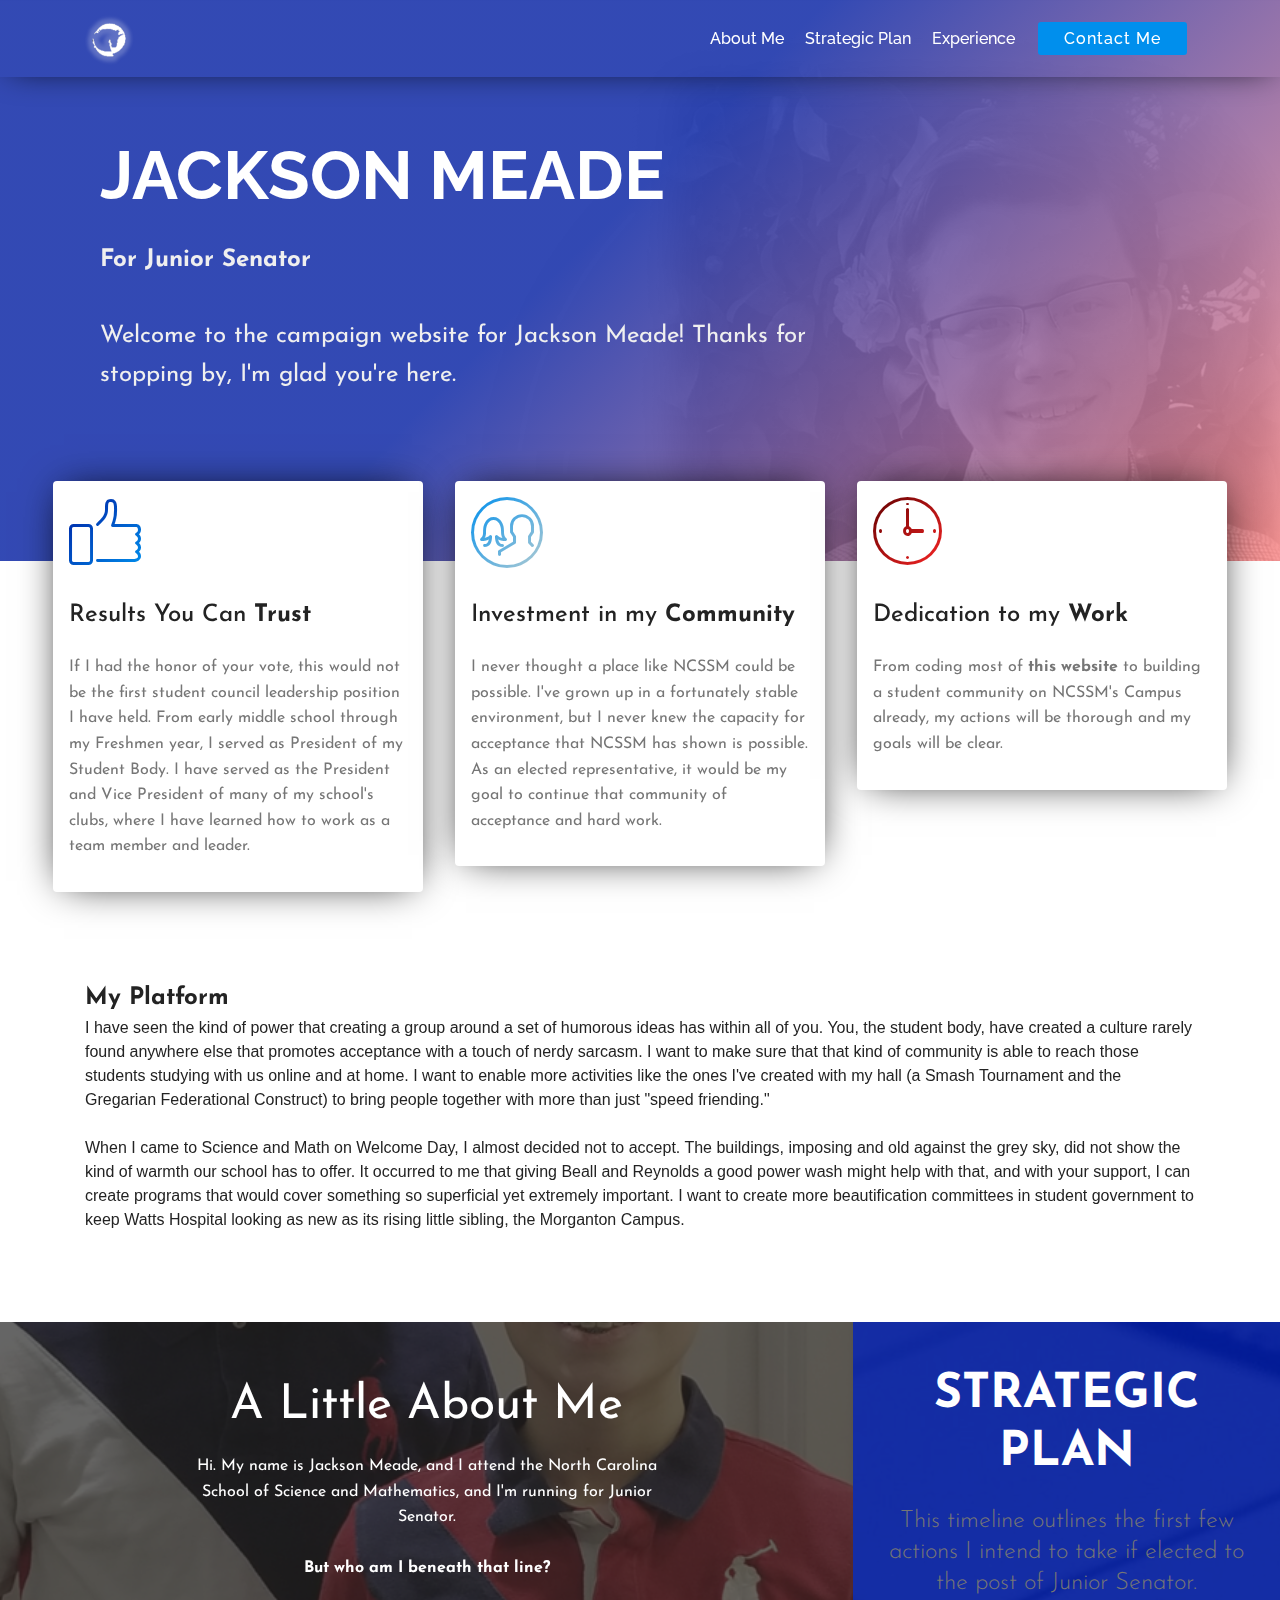
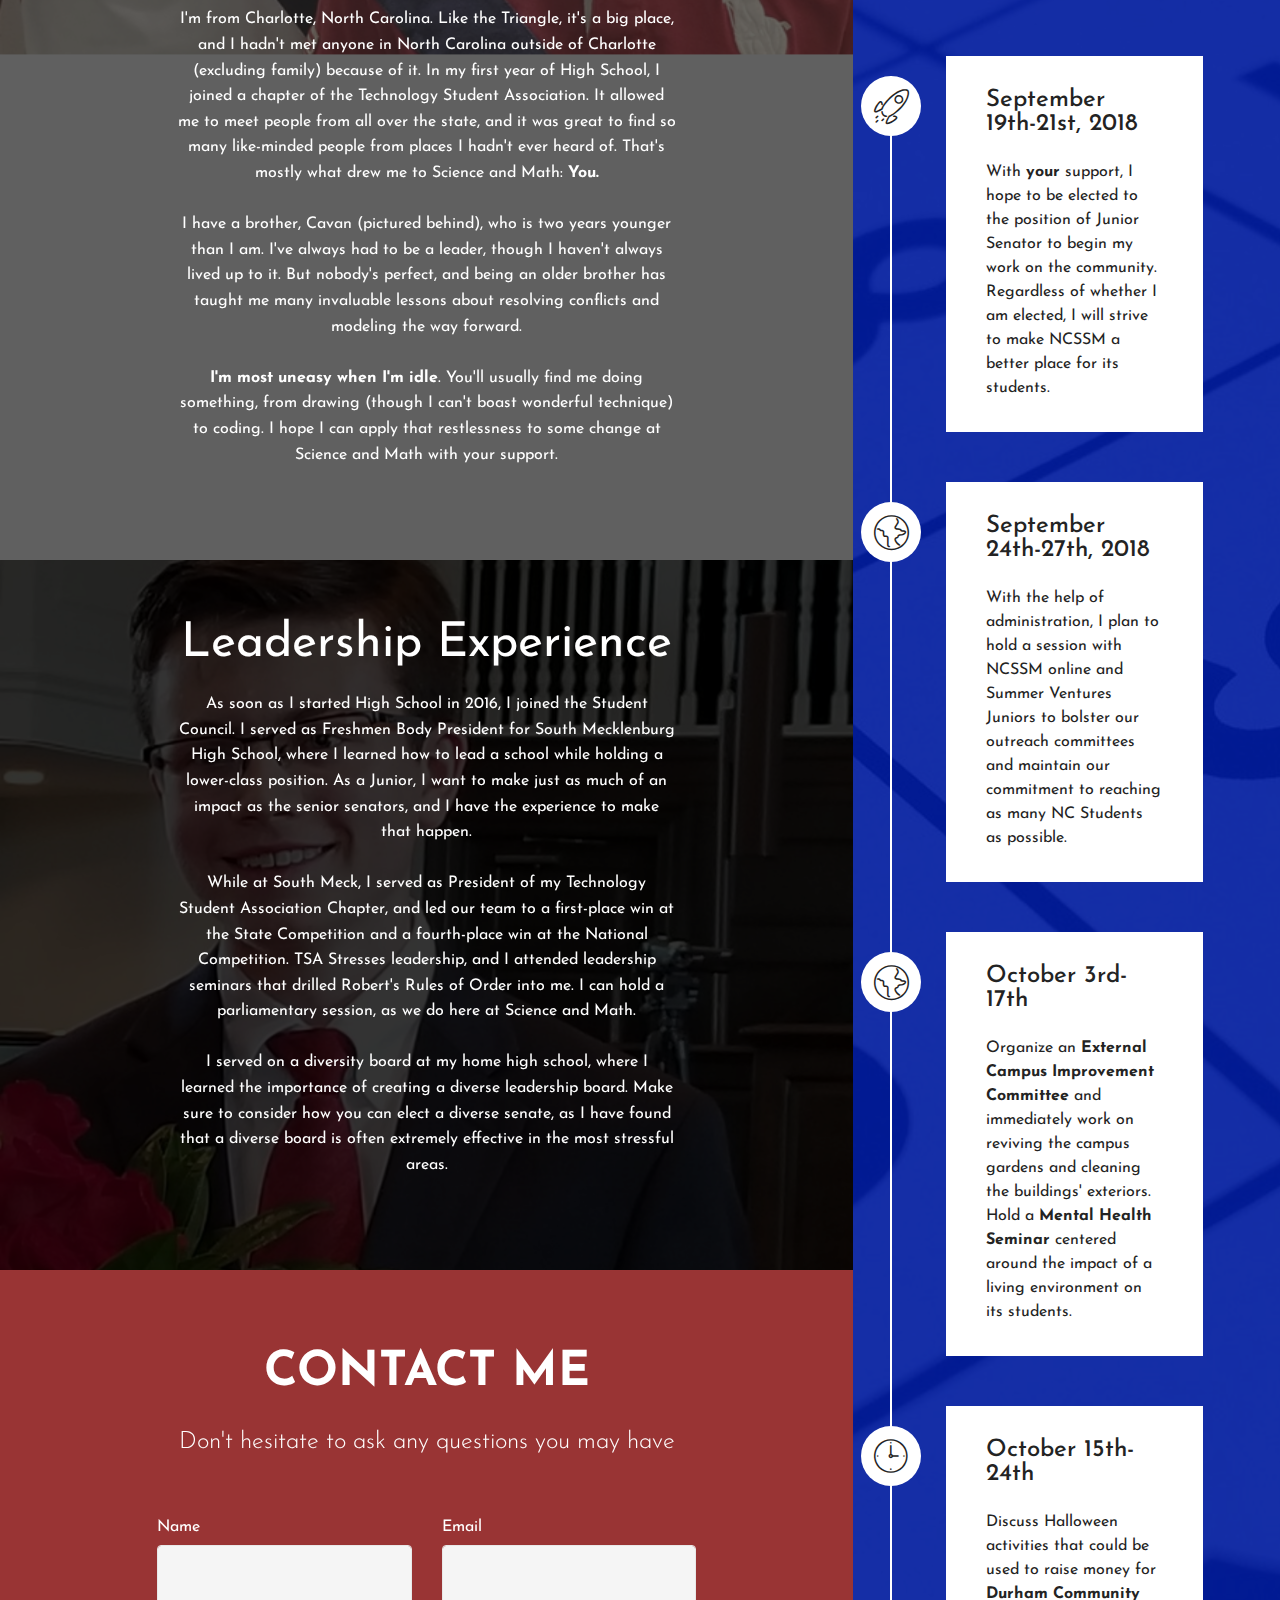
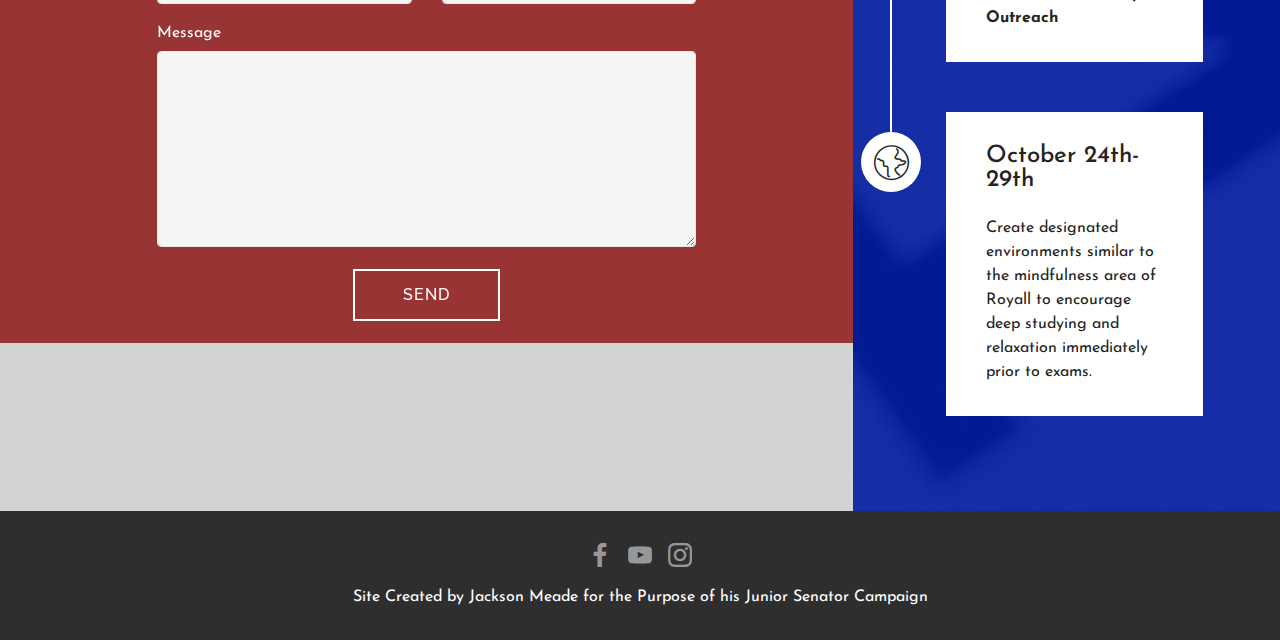
==== Home.html @ d7b5e6e5 "v2.0" ====
<!DOCTYPE html>
<html >
<head>
  <meta charset="UTF-8">
  <meta http-equiv="X-UA-Compatible" content="IE=edge">
  <meta name="viewport" content="width=device-width, initial-scale=1, minimum-scale=1">
  <link rel="shortcut icon" href="assets/images/logo-542x210.png" type="image/x-icon">
  <meta name="description" content="">
  <title>Home</title>
  <link rel="stylesheet" href="assets/web/assets/official-icons-bold/official-icons-bold.css">
  <link rel="stylesheet" href="assets/web/assets/official-icons/official-icons.css">
  <link rel="stylesheet" href="assets/tether/tether.min.css">
  <link rel="stylesheet" href="assets/bootstrap/css/bootstrap.min.css">
  <link rel="stylesheet" href="assets/bootstrap/css/bootstrap-grid.min.css">
  <link rel="stylesheet" href="assets/bootstrap/css/bootstrap-reboot.min.css">
  <link rel="stylesheet" href="assets/dropdown/css/style.css">
    <link rel="stylesheet" href="assets/socicon/css/styles.css">
  <link rel="stylesheet" href="assets/theme/css/style.css">
  <link rel="stylesheet" href="assets/official/css/custom-additional.css" type="text/css">



</head>
<body>
  <section class="menu cid-r3PsNDSDsz" once="menu" id="menu1-1">



    <nav class="navbar navbar-expand beta-menu navbar-dropdown align-items-center navbar-fixed-top navbar-toggleable-sm bg-color transparent">
        <button class="navbar-toggler navbar-toggler-right" type="button" data-toggle="collapse" data-target="#navbarSupportedContent" aria-controls="navbarSupportedContent" aria-expanded="false" aria-label="Toggle navigation">
            <div class="hamburger">
                <span></span>
                <span></span>
                <span></span>
                <span></span>
            </div>
        </button>
        <div class="menu-logo">
            <div class="navbar-brand">
                <span class="navbar-logo">
                    <a href="#header9-2">
                         <img src="assets/images/logo-542x210.png" alt="official" title="" style="height: 3.8rem;">
                    </a>
                </span>

            </div>
        </div>
        <div class="collapse navbar-collapse" id="navbarSupportedContent">
            <ul class="navbar-nav nav-dropdown" data-app-modern-menu="true"><li class="nav-item">
                    <a class="nav-link link display-4" href="#content5-c">

                        About Me</a>
                </li>
                <li class="nav-item">
                    <a class="nav-link link display-4" href="#timeline2-d">

                        Strategic Plan</a>
                </li><li class="nav-item"><a class="nav-link link display-4" href="#content5-i">

                        Experience</a></li></ul>
            <div class="navbar-buttons custom-section-btn"><a class="btn btn-sm btn-warning display-4" href="#form1-t">

                    Contact Me</a></div>
        </div>
    </nav>
</section>

<section class="header9 cid-r3Pu1Hg8G1 custom-parallax-background" id="header9-2">



    <div class="custom-overlay custom-overlay-1" style="opacity: 0.8;">
    </div>

    <div class="container">
        <div class="media-container-column custom-white col-md-8">
            <h1 class="custom-section-title align-left custom-bold pb-3 custom-fonts-style display-1">
                JACKSON MEADE</h1>

            <p class="custom-text align-left pb-3 custom-fonts-style display-5">
                <strong>For Junior Senator</strong><br><br>Welcome to the campaign website for Jackson Meade! Thanks for stopping by, I'm glad you're here.</p>

        </div>
    </div>


</section>

<section class="features5 cid-r3PwPk6s3Q" id="features5-3">




    <div class="container">
        <div class="media-container-row">

            <div class="card p-3 col-12 col-md-6 col-lg-4">
                <div class="card-img pb-3">
                    <span class="gradient-blue custom-iconfont customi-like"></span>
                </div>
                <div class="card-box">
                    <h4 class="card-title py-3 custom-fonts-style display-5">
                      Results You Can <strong>Trust</strong></h4>
                    <p class="custom-text custom-fonts-style display-7">If I had the honor of your vote, this would not be the first student council leadership position I have held. From early middle school through my Freshmen year, I served as President of my Student Body. I have served as the President and Vice President of many of my school's clubs, where I have learned how to work as a team member and leader.</p>
                </div>
            </div>

            <div class="card p-3 col-12 col-md-6 col-lg-4">
                <div class="card-img pb-3">
                    <span class="gradient-lightBlue custom-iconfont customi-users"></span>
                </div>
                <div class="card-box">
                    <h4 class="card-title py-3 custom-fonts-style display-5">
                      Investment in my <strong>Community</strong></h4>
                    <p class="custom-text custom-fonts-style display-7">I never thought a place like NCSSM could be possible. I've grown up in a fortunately stable environment, but I never knew the capacity for acceptance that NCSSM has shown is possible. As an elected representative, it would be my goal to continue that community of acceptance and hard work.</p>
                </div>
            </div>

            <div class="card p-3 col-12 col-md-6 col-lg-4">
                <div class="card-img pb-3">
                    <span class="gradient-red custom-iconfont customi-clock"></span>
                </div>
                <div class="card-box">
                    <h4 class="card-title py-3 custom-fonts-style display-5">Dedication to my <strong>Work</strong></h4>
                    <p class="custom-text custom-fonts-style display-7">From coding most of <strong>this website</strong> to building a student community on NCSSM's Campus already, my actions will be thorough and my goals will be clear.</p>
                </div>
            </div>
        </div>
        <br>
        <br>
        <br>
        <span class="display-5"><strong>My Platform</strong></span><br>
        I have seen the kind of power that creating a group around a set of humorous ideas has within all of you. You, the student body, have created a culture rarely found anywhere else that promotes acceptance with a touch of nerdy sarcasm. I want to make sure that that kind of community is able to reach those students studying with us online and at home. I want to enable more activities like the ones I've created with my hall (a Smash Tournament and the Gregarian Federational Construct) to bring people together with more than just "speed friending."
        <br><br>
When I came to Science and Math on Welcome Day, I almost decided not to accept. The buildings, imposing and old against the grey sky, did not show the kind of warmth our school has to offer. It occurred to me that giving Beall and Reynolds a good power wash might help with that, and with your support, I can create programs that would cover something so superficial yet extremely important. I want to create more beautification committees in student government to keep Watts Hospital looking as new as its rising little sibling, the Morganton Campus.
    </div>

</section>
<div class="container-fluid">
  <div class="row"style="padding:0px !important">
    <div class="col-md-8"style="padding:0px !important; background:lightgrey;">
<section class="col-12 custom-section content5 cid-r3PW5hYK15 custom-parallax-background" id="content5-c">



    <div class="custom-overlay" style="opacity: 0.7; background-color: rgb(35, 35, 35);">
    </div>

    <div class="container">
        <div class="media-container-row">
            <div class="title col-12 col-md-8">
                <h2 class="align-center custom-bold custom-white pb-3 custom-fonts-style display-2"><span style="font-weight: normal;">A Little About Me</span></h2>

                <p class="custom-text align-center custom-white pb-3 custom-fonts-style display-7">
                  Hi. My name is Jackson Meade, and I attend the North Carolina School of Science and Mathematics, and I'm running for Junior Senator.
                  <br><br>
                  <strong>But who am I beneath that line?</strong>
                  <br><br>
                  I'm from Charlotte, North Carolina. Like the Triangle, it's a big place, and I hadn't met anyone in North Carolina outside of Charlotte (excluding family) because of it. In my first year of High School, I joined a chapter of the Technology Student Association. It allowed me to meet people from all over the state, and it was great to find so many like-minded people from places I hadn't ever heard of. That's mostly what drew me to Science and Math: <strong>You.</strong>
                  <br>
                  <br>
                  I have a brother, Cavan (pictured behind), who is two years younger than I am. I've always had to be a leader, though I haven't always lived up to it. But nobody's perfect, and being an older brother has taught me many invaluable lessons about resolving conflicts and modeling the way forward.
                  <br><br>
                  <strong>I'm most uneasy when I'm idle</strong>. You'll usually find me doing something, from drawing (though I can't boast wonderful technique) to coding. I hope I can apply that restlessness to some change at Science and Math with your support.
                </p>
            </div>
        </div>
    </div>
</section>
<section class="col-12 custom-section content5 cid-r3Q4b3JKTt" id="content5-i">



    <div class="custom-overlay" style="opacity: 0.8; background-color: rgb(0, 0, 0);">
    </div>

    <div class="container">
        <div class="media-container-row">
            <div class="title col-12 col-md-8">
                <h2 class="align-center custom-bold custom-white pb-3 custom-fonts-style display-2"><span style="font-weight: normal;">Leadership Experience</span></h2>

                <p class="custom-text align-center custom-white pb-3 custom-fonts-style display-7">
                  As soon as I started High School in 2016, I joined the Student Council. I served as Freshmen Body President for South Mecklenburg High School, where I learned how to lead a school while holding a lower-class position. As a Junior, I want to make just as much of an impact as the senior senators, and I have the experience to make that happen.
                  <br>
                  <br>
                  While at South Meck, I served as President of my Technology Student Association Chapter, and led our team to a first-place win at the State Competition and a fourth-place win at the National Competition. TSA Stresses leadership, and I attended leadership seminars that drilled Robert's Rules of Order into me. I can hold a parliamentary session, as we do here at Science and Math.
                  <br>
                  <br>
                  I served on a diversity board at my home high school, where I learned the importance of creating a diverse leadership board. Make sure to consider how you can elect a diverse senate, as I have found that a diverse board is often extremely effective in the most stressful areas.
                </div>
            </div>
        </div>
      </section>
      <section class="custom-section form1 cid-r3QLMLl5AB" id="form1-t">




          <div class="container">
              <div class="row justify-content-center">
                  <div class="title col-12 col-lg-8">
                      <h2 class="custom-section-title align-center pb-3 custom-fonts-style display-2"><strong>
                          CONTACT ME</strong></h2>
                      <h3 class="custom-section-subtitle align-center custom-light pb-3 custom-fonts-style display-5">
                          Don't hesitate to ask any questions you may have</h3>
                  </div>
              </div>
          </div>
          <div class="container">
              <div class="row justify-content-center">
                  <div class="media-container-column col-lg-8" data-form-type="formoid">
                          <div data-form-alert="" hidden="">Thanks for filling out the form!</div>

                          <form class="custom-form" action="https://mobirise.com/" method="post" data-form-title="Mobirise Form"><input type="hidden" name="email" data-form-email="true" value="nly0s4oRYbdobIfjZiezH60PXOmCwBo6HXaFeFxw3pXVhUcbueJJjcOhKHwHW/87IPSmUHu2YwKt+MqK/f9PVl+bdZy1MzFA0D85CZcSHKjW5mTBRbVblHbEnR4yTn7C" data-form-field="Email">
                              <div class="row row-sm-offset">
                                  <div class="col-md-4 multi-horizontal" data-for="name">
                                      <div class="form-group">
                                          <label class="form-control-label custom-fonts-style display-7" for="name-form1-t">Name</label>
                                          <input type="text" class="form-control" name="name" data-form-field="Name" required="" id="name-form1-t">
                                      </div>
                                  </div>
                                  <div class="col-md-4 multi-horizontal" data-for="email">
                                      <div class="form-group">
                                          <label class="form-control-label custom-fonts-style display-7" for="email-form1-t">Email</label>
                                          <input type="email" class="form-control" name="email" data-form-field="Email" required="" id="email-form1-t">
                                      </div>
                                  </div>

                              </div>
                              <div class="form-group" data-for="message">
                                  <label class="form-control-label custom-fonts-style display-7" for="message-form1-t">Message</label>
                                  <textarea type="text" class="form-control" name="message" rows="7" data-form-field="Message" id="message-form1-t"></textarea>
                              </div>

                              <span class="input-group-btn"><button href="" type="submit" class="btn btn-form btn-white-outline display-4">SEND</button></span>
                          </form>
                  </div>
              </div>
          </div>
      </section>
    </div>

<section class="col-12 col-md-4 timeline2 cid-r3PWBNhg6j" id="timeline2-d">



    <div class="custom-overlay" style="opacity: 0.9; background-color: rgb(0, 28, 161);">
    </div>

    <div class="container align-center">
        <h2 class="custom-section-title pb-3 custom-fonts-style display-2"><strong>
            STRATEGIC PLAN</strong></h2>
        <h3 class="custom-section-subtitle pb-5 custom-fonts-style display-5">
            This timeline outlines the first few actions I intend to take if elected to the post of Junior Senator.</h3>

        <div class="container timelines-container" customi-timelines="">
            <div class="row timeline-element separline">
                <span class="iconsBackground">
                    <span class="custom-iconfont customi-rocket"></span>
                </span>
                <div class="col-12 align-left">
                    <div class="timeline-text-content">
                        <h4 class="custom-timeline-title pb-3 custom-fonts-style display-5">
                            September 19th-21st, 2018</h4>
                        <p class="custom-timeline-text custom-fonts-style display-7">
                            With <strong>your</strong> support, I hope to be elected to the position of Junior Senator to begin my work on the community. Regardless of whether I am elected, I will strive to make NCSSM a better place for its students.
                        </p>
                     </div>
                </div>
            </div>

            <div class="row timeline-element separline">
                <span class="iconsBackground">
                    <span class="custom-iconfont customi-globe"></span>
                </span>
                <div class="col-12 align-left ">
                    <div class="timeline-text-content">
                        <h4 class="custom-timeline-title pb-3 custom-fonts-style display-5">
                            September 24th-27th, 2018</h4>
                        <p class="custom-timeline-text custom-fonts-style display-7">
                             With the help of administration, I plan to hold a session with NCSSM online and Summer Ventures Juniors to bolster our outreach committees and maintain our commitment to reaching as many NC Students as possible.
                        </p>
                    </div>
                </div>
            </div>

            <div class="row timeline-element separline">
                <span class="iconsBackground">
                    <span class="custom-iconfont customi-globe"></span>
                </span>
                <div class="col-12 align-left">
                    <div class="timeline-text-content">
                        <h4 class="custom-timeline-title pb-3 custom-fonts-style display-5">
                            October 3rd-17th</h4>
                        <p class="custom-timeline-text custom-fonts-style display-7">
                            Organize an <strong>External Campus Improvement Committee</strong> and immediately work on reviving the campus gardens and cleaning the buildings' exteriors. Hold a <strong>Mental Health Seminar</strong> centered around the impact of a living environment on its students.
                        </p>
                    </div>
                </div>
            </div>

            <div class="row timeline-element separline">
                <span class="iconsBackground">
                    <span class="custom-iconfont customi-clock"></span>
                </span>
                <div class="col-12 align-left ">
                    <div class="timeline-text-content">
                        <h4 class="custom-timeline-title pb-3 custom-fonts-style display-5">
                            October 15th-24th</h4>
                        <p class="custom-timeline-text custom-fonts-style display-7">
                            Discuss Halloween activities that could be used to raise money for <strong>Durham Community Outreach</strong>
                        </p>
                    </div>
                </div>
            </div>

            <div class="row timeline-element">
                <span class="iconsBackground">
                    <span class="custom-iconfont customi-globe"></span>
                </span>
                <div class="col-12 align-left">
                    <div class="timeline-text-content">
                        <h4 class="custom-timeline-title pb-3 custom-fonts-style display-5">
                            October 24th-29th</h4>
                        <p class="custom-timeline-text custom-fonts-style display-7">
                            Create designated environments similar to the mindfulness area of Royall to encourage deep studying and relaxation immediately prior to exams.
                        </p>
                    </div>
                </div>
            </div>

        </div>
    </div>
</section>
</div>
</div>

<section once="" class="cid-r3QLcFwU88" id="footer7-r">





    <div class="container">
        <div class="media-container-row align-center custom-white">
            <div class="row social-row">
                <div class="social-list align-right pb-2">





<div class="soc-item">
                        <a href="https://www.facebook.com/jackson.meade.1293" target="_blank">
                            <span class="socicon-facebook socicon custom-iconfont custom-iconfont-social"></span>
                        </a>
                    </div><div class="soc-item">
                        <a href="https://www.youtube.com/channel/UCILZnYHGYLoYNYP4RJALUyg" target="_blank">
                            <span class="socicon-youtube socicon custom-iconfont custom-iconfont-social"></span>
                        </a>
                    </div><div class="soc-item">
                        <a href="https://www.instagram.com/jacksonmeade/" target="_blank">
                            <span class="socicon-instagram socicon custom-iconfont custom-iconfont-social"></span>
                        </a>
                    </div></div>
            </div>
            <div class="row row-copirayt">
                <p class="custom-text mb-0 custom-fonts-style custom-white align-center display-7">Site Created by Jackson Meade for the Purpose of his Junior Senator Campaign</p>
            </div>
        </div>
    </div>
</section>


  <script src="assets/web/assets/jquery/jquery.min.js"></script>
  <script src="assets/tether/tether.min.js"></script>
  <script src="assets/popper/popper.min.js"></script>
  <script src="assets/bootstrap/js/bootstrap.min.js"></script>
  <script src="assets/dropdown/js/script.min.js"></script>
  <script src="assets/touchswipe/jquery.touch-swipe.min.js"></script>
  <script src="assets/parallax/jarallax.min.js"></script>
  <script src="assets/smoothscroll/smooth-scroll.js"></script>
  <script src="assets/theme/js/script.js"></script>
    <script src="assets/formoid/formoid.min.js"></script>


</body>
</html>
---- assets/web/assets/official-icons-bold/official-icons-bold.css ----
@font-face {
  font-family: 'official-icons-bold';
  src:  url('official-icons-bold.eot?m1l4yr');
  src:  url('official-icons-bold.eot?m1l4yr#iefix') format('embedded-opentype'),
    url('official-icons-bold.ttf?m1l4yr') format('truetype'),
    url('official-icons-bold.woff?m1l4yr') format('woff'),
    url('official-icons-bold.svg?m1l4yr#official-icons-bold') format('svg');
  font-weight: normal;
  font-style: normal;
}

[class^="customib-"], [class*="customib-"] {
  /* use !important to prevent issues with browser extensions that change fonts */
  font-family: 'official-icons-bold' !important;
  speak: none;
  font-style: normal;
  font-weight: normal;
  font-variant: normal;
  text-transform: none;
  line-height: 1;

  /* Better Font Rendering =========== */
  -webkit-font-smoothing: antialiased;
  -moz-osx-font-smoothing: grayscale;
}

.customib-add-submenu:before {
  content: "\e900";
}
.customib-alert:before {
  content: "\e901";
}
.customib-align-center:before {
  content: "\e902";
}
.customib-align-justify:before {
  content: "\e903";
}
.customib-align-left:before {
  content: "\e904";
}
.customib-align-right:before {
  content: "\e905";
}
.customib-android:before {
  content: "\e906";
}
.customib-apple:before {
  content: "\e907";
}
.customib-arrow-down:before {
  content: "\e908";
}
.customib-arrow-next:before {
  content: "\e909";
}
.customib-arrow-prev:before {
  content: "\e90a";
}
.customib-arrow-up:before {
  content: "\e90b";
}
.customib-bold:before {
  content: "\e90c";
}
.customib-bookmark:before {
  content: "\e90d";
}
.customib-bootstrap:before {
  content: "\e90e";
}
.customib-briefcase:before {
  content: "\e90f";
}
.customib-browse:before {
  content: "\e910";
}
.customib-bulleted-list:before {
  content: "\e911";
}
.customib-calendar:before {
  content: "\e912";
}
.customib-camera:before {
  content: "\e913";
}
.customib-cart-add:before {
  content: "\e914";
}
.customib-cart-full:before {
  content: "\e915";
}
.customib-cash:before {
  content: "\e916";
}
.customib-change-style:before {
  content: "\e917";
}
.customib-chat:before {
  content: "\e918";
}
.customib-clock:before {
  content: "\e919";
}
.customib-close:before {
  content: "\e91a";
}
.customib-cloud:before {
  content: "\e91b";
}
.customib-code:before {
  content: "\e91c";
}
.customib-contact-form:before {
  content: "\e91d";
}
.customib-credit-card:before {
  content: "\e91e";
}
.customib-cursor-click:before {
  content: "\e91f";
}
.customib-cust-feedback:before {
  content: "\e920";
}
.customib-database:before {
  content: "\e921";
}
.customib-delivery:before {
  content: "\e922";
}
.customib-desktop:before {
  content: "\e923";
}
.customib-devices:before {
  content: "\e924";
}
.customib-down:before {
  content: "\e925";
}
.customib-download:before {
  content: "\e926";
}
.customib-drag-n-drop:before {
  content: "\e927";
}
.customib-drag-n-drop2:before {
  content: "\e928";
}
.customib-edit:before {
  content: "\e929";
}
.customib-edit2:before {
  content: "\e92a";
}
.customib-error:before {
  content: "\e92b";
}
.customib-extension:before {
  content: "\e92c";
}
.customib-features:before {
  content: "\e92d";
}
.customib-file:before {
  content: "\e92e";
}
.customib-flag:before {
  content: "\e92f";
}
.customib-folder:before {
  content: "\e930";
}
.customib-gift:before {
  content: "\e931";
}
.customib-github:before {
  content: "\e932";
}
.customib-globe-2:before {
  content: "\e933";
}
.customib-globe:before {
  content: "\e934";
}
.customib-growing-chart:before {
  content: "\e935";
}
.customib-hearth:before {
  content: "\e936";
}
.customib-help:before {
  content: "\e937";
}
.customib-home:before {
  content: "\e938";
}
.customib-hot-cup:before {
  content: "\e939";
}
.customib-idea:before {
  content: "\e93a";
}
.customib-image-gallery:before {
  content: "\e93b";
}
.customib-image-slider:before {
  content: "\e93c";
}
.customib-info:before {
  content: "\e93d";
}
.customib-italic:before {
  content: "\e93e";
}
.customib-key:before {
  content: "\e93f";
}
.customib-laptop:before {
  content: "\e940";
}
.customib-layers:before {
  content: "\e941";
}
.customib-left-right:before {
  content: "\e942";
}
.customib-left:before {
  content: "\e943";
}
.customib-letter:before {
  content: "\e944";
}
.customib-like:before {
  content: "\e945";
}
.customib-link:before {
  content: "\e946";
}
.customib-lock:before {
  content: "\e947";
}
.customib-login:before {
  content: "\e948";
}
.customib-logout:before {
  content: "\e949";
}
.customib-magic-stick:before {
  content: "\e94a";
}
.customib-map-pin:before {
  content: "\e94b";
}
.customib-menu:before {
  content: "\e94c";
}
.customib-mobile:before {
  content: "\e94d";
}
.customib-mobile2:before {
  content: "\e94e";
}
.customib-official:before {
  content: "\e94f";
}
.customib-more-horizontal:before {
  content: "\e950";
}
.customib-more-vertical:before {
  content: "\e951";
}
.customib-music:before {
  content: "\e952";
}
.customib-new-file:before {
  content: "\e953";
}
.customib-numbered-list:before {
  content: "\e954";
}
.customib-opened-folder:before {
  content: "\e955";
}
.customib-pages:before {
  content: "\e956";
}
.customib-paper-plane:before {
  content: "\e957";
}
.customib-paperclip:before {
  content: "\e958";
}
.customib-photo:before {
  content: "\e959";
}
.customib-photos:before {
  content: "\e95a";
}
.customib-pin:before {
  content: "\e95b";
}
.customib-play:before {
  content: "\e95c";
}
.customib-plus:before {
  content: "\e95d";
}
.customib-preview:before {
  content: "\e95e";
}
.customib-print:before {
  content: "\e95f";
}
.customib-protect:before {
  content: "\e960";
}
.customib-question:before {
  content: "\e961";
}
.customib-quote-left:before {
  content: "\e962";
}
.customib-quote-right:before {
  content: "\e963";
}
.customib-redo:before {
  content: "\e964";
}
.customib-refresh:before {
  content: "\e965";
}
.customib-responsive:before {
  content: "\e966";
}
.customib-right:before {
  content: "\e967";
}
.customib-rocket:before {
  content: "\e968";
}
.customib-sad-face:before {
  content: "\e969";
}
.customib-sale:before {
  content: "\e96a";
}
.customib-save:before {
  content: "\e96b";
}
.customib-search:before {
  content: "\e96c";
}
.customib-setting:before {
  content: "\e96d";
}
.customib-setting2:before {
  content: "\e96e";
}
.customib-setting3:before {
  content: "\e96f";
}
.customib-share:before {
  content: "\e970";
}
.customib-shopping-bag:before {
  content: "\e971";
}
.customib-shopping-basket:before {
  content: "\e972";
}
.customib-shopping-cart:before {
  content: "\e973";
}
.customib-sites:before {
  content: "\e974";
}
.customib-smile-face:before {
  content: "\e975";
}
.customib-speed:before {
  content: "\e976";
}
.customib-star:before {
  content: "\e977";
}
.customib-success:before {
  content: "\e978";
}
.customib-sun:before {
  content: "\e979";
}
.customib-sun2:before {
  content: "\e97a";
}
.customib-tablet-vertical:before {
  content: "\e97b";
}
.customib-tablet:before {
  content: "\e97c";
}
.customib-target:before {
  content: "\e97d";
}
.customib-timer:before {
  content: "\e97e";
}
.customib-to-ftp:before {
  content: "\e97f";
}
.customib-to-local-drive:before {
  content: "\e980";
}
.customib-touch-swipe:before {
  content: "\e981";
}
.customib-touch:before {
  content: "\e982";
}
.customib-trash:before {
  content: "\e983";
}
.customib-underline:before {
  content: "\e984";
}
.customib-undo:before {
  content: "\e985";
}
.customib-unlink:before {
  content: "\e986";
}
.customib-unlock:before {
  content: "\e987";
}
.customib-up-down:before {
  content: "\e988";
}
.customib-up:before {
  content: "\e989";
}
.customib-update:before {
  content: "\e98a";
}
.customib-upload:before {
  content: "\e98b";
}
.customib-user:before {
  content: "\e98c";
}
.customib-user2:before {
  content: "\e98d";
}
.customib-users:before {
  content: "\e98e";
}
.customib-video-play:before {
  content: "\e98f";
}
.customib-video:before {
  content: "\e990";
}
.customib-watch:before {
  content: "\e991";
}
.customib-website-theme:before {
  content: "\e992";
}
.customib-wifi:before {
  content: "\e993";
}
.customib-windows:before {
  content: "\e994";
}
.customib-zoom-out:before {
  content: "\e995";
}
---- assets/web/assets/official-icons/official-icons.css ----
@font-face {
  font-family: 'officialIcons';
  src:  url('official-icons.eot?spat4u');
  src:  url('official-icons.eot?spat4u#iefix') format('embedded-opentype'),
    url('official-icons.ttf?spat4u') format('truetype'),
    url('official-icons.woff?spat4u') format('woff'),
    url('official-icons.svg?spat4u#officialIcons') format('svg');
  font-weight: normal;
  font-style: normal;
}

[class^="customi-"], [class*=" customi-"] {
  /* use !important to prevent issues with browser extensions that change fonts */
  font-family: officialIcons !important;
  speak: none;
  font-style: normal;
  font-weight: normal;
  font-variant: normal;
  text-transform: none;
  line-height: 1;

  /* Better Font Rendering =========== */
  -webkit-font-smoothing: antialiased;
  -moz-osx-font-smoothing: grayscale;
}

.customi-add-submenu:before {
  content: "\e900";
}
.customi-alert:before {
  content: "\e901";
}
.customi-align-center:before {
  content: "\e902";
}
.customi-align-justify:before {
  content: "\e903";
}
.customi-align-left:before {
  content: "\e904";
}
.customi-align-right:before {
  content: "\e905";
}
.customi-android:before {
  content: "\e906";
}
.customi-apple:before {
  content: "\e907";
}
.customi-arrow-down:before {
  content: "\e908";
}
.customi-arrow-next:before {
  content: "\e909";
}
.customi-arrow-prev:before {
  content: "\e90a";
}
.customi-arrow-up:before {
  content: "\e90b";
}
.customi-bold:before {
  content: "\e90c";
}
.customi-bookmark:before {
  content: "\e90d";
}
.customi-bootstrap:before {
  content: "\e90e";
}
.customi-briefcase:before {
  content: "\e90f";
}
.customi-browse:before {
  content: "\e910";
}
.customi-bulleted-list:before {
  content: "\e911";
}
.customi-calendar:before {
  content: "\e912";
}
.customi-camera:before {
  content: "\e913";
}
.customi-cart-add:before {
  content: "\e914";
}
.customi-cart-full:before {
  content: "\e915";
}
.customi-cash:before {
  content: "\e916";
}
.customi-change-style:before {
  content: "\e917";
}
.customi-chat:before {
  content: "\e918";
}
.customi-clock:before {
  content: "\e919";
}
.customi-close:before {
  content: "\e91a";
}
.customi-cloud:before {
  content: "\e91b";
}
.customi-code:before {
  content: "\e91c";
}
.customi-contact-form:before {
  content: "\e91d";
}
.customi-credit-card:before {
  content: "\e91e";
}
.customi-cursor-click:before {
  content: "\e91f";
}
.customi-cust-feedback:before {
  content: "\e920";
}
.customi-database:before {
  content: "\e921";
}
.customi-delivery:before {
  content: "\e922";
}
.customi-desktop:before {
  content: "\e923";
}
.customi-devices:before {
  content: "\e924";
}
.customi-down:before {
  content: "\e925";
}
.customi-download:before {
  content: "\e989";
}
.customi-drag-n-drop:before {
  content: "\e927";
}
.customi-drag-n-drop2:before {
  content: "\e928";
}
.customi-edit:before {
  content: "\e929";
}
.customi-edit2:before {
  content: "\e92a";
}
.customi-error:before {
  content: "\e92b";
}
.customi-extension:before {
  content: "\e92c";
}
.customi-features:before {
  content: "\e92d";
}
.customi-file:before {
  content: "\e92e";
}
.customi-flag:before {
  content: "\e92f";
}
.customi-folder:before {
  content: "\e930";
}
.customi-gift:before {
  content: "\e931";
}
.customi-github:before {
  content: "\e932";
}
.customi-globe:before {
  content: "\e933";
}
.customi-globe-2:before {
  content: "\e934";
}
.customi-growing-chart:before {
  content: "\e935";
}
.customi-hearth:before {
  content: "\e936";
}
.customi-help:before {
  content: "\e937";
}
.customi-home:before {
  content: "\e938";
}
.customi-hot-cup:before {
  content: "\e939";
}
.customi-idea:before {
  content: "\e93a";
}
.customi-image-gallery:before {
  content: "\e93b";
}
.customi-image-slider:before {
  content: "\e93c";
}
.customi-info:before {
  content: "\e93d";
}
.customi-italic:before {
  content: "\e93e";
}
.customi-key:before {
  content: "\e93f";
}
.customi-laptop:before {
  content: "\e940";
}
.customi-layers:before {
  content: "\e941";
}
.customi-left-right:before {
  content: "\e942";
}
.customi-left:before {
  content: "\e943";
}
.customi-letter:before {
  content: "\e944";
}
.customi-like:before {
  content: "\e945";
}
.customi-link:before {
  content: "\e946";
}
.customi-lock:before {
  content: "\e947";
}
.customi-login:before {
  content: "\e948";
}
.customi-logout:before {
  content: "\e949";
}
.customi-magic-stick:before {
  content: "\e94a";
}
.customi-map-pin:before {
  content: "\e94b";
}
.customi-menu:before {
  content: "\e94c";
}
.customi-mobile:before {
  content: "\e94d";
}
.customi-mobile2:before {
  content: "\e94e";
}
.customi-official:before {
  content: "\e94f";
}
.customi-more-horizontal:before {
  content: "\e950";
}
.customi-more-vertical:before {
  content: "\e951";
}
.customi-music:before {
  content: "\e952";
}
.customi-new-file:before {
  content: "\e953";
}
.customi-numbered-list:before {
  content: "\e954";
}
.customi-opened-folder:before {
  content: "\e955";
}
.customi-pages:before {
  content: "\e956";
}
.customi-paper-plane:before {
  content: "\e957";
}
.customi-paperclip:before {
  content: "\e958";
}
.customi-photo:before {
  content: "\e959";
}
.customi-photos:before {
  content: "\e95a";
}
.customi-pin:before {
  content: "\e95b";
}
.customi-play:before {
  content: "\e95c";
}
.customi-plus:before {
  content: "\e95d";
}
.customi-preview:before {
  content: "\e95e";
}
.customi-print:before {
  content: "\e95f";
}
.customi-protect:before {
  content: "\e960";
}
.customi-question:before {
  content: "\e961";
}
.customi-quote-left:before {
  content: "\e962";
}
.customi-quote-right:before {
  content: "\e963";
}
.customi-refresh:before {
  content: "\e964";
}
.customi-responsive:before {
  content: "\e965";
}
.customi-right:before {
  content: "\e966";
}
.customi-rocket:before {
  content: "\e967";
}
.customi-sad-face:before {
  content: "\e968";
}
.customi-sale:before {
  content: "\e969";
}
.customi-save:before {
  content: "\e96a";
}
.customi-search:before {
  content: "\e96b";
}
.customi-setting:before {
  content: "\e96c";
}
.customi-setting2:before {
  content: "\e96d";
}
.customi-setting3:before {
  content: "\e96e";
}
.customi-share:before {
  content: "\e96f";
}
.customi-shopping-bag:before {
  content: "\e970";
}
.customi-shopping-basket:before {
  content: "\e971";
}
.customi-shopping-cart:before {
  content: "\e972";
}
.customi-sites:before {
  content: "\e973";
}
.customi-smile-face:before {
  content: "\e974";
}
.customi-speed:before {
  content: "\e975";
}
.customi-star:before {
  content: "\e976";
}
.customi-success:before {
  content: "\e977";
}
.customi-sun:before {
  content: "\e978";
}
.customi-sun2:before {
  content: "\e979";
}
.customi-tablet:before {
  content: "\e97a";
}
.customi-tablet-vertical:before {
  content: "\e97b";
}
.customi-target:before {
  content: "\e97c";
}
.customi-timer:before {
  content: "\e97d";
}
.customi-to-ftp:before {
  content: "\e97e";
}
.customi-to-local-drive:before {
  content: "\e97f";
}
.customi-touch-swipe:before {
  content: "\e980";
}
.customi-touch:before {
  content: "\e981";
}
.customi-trash:before {
  content: "\e982";
}
.customi-underline:before {
  content: "\e983";
}
.customi-unlink:before {
  content: "\e984";
}
.customi-unlock:before {
  content: "\e985";
}
.customi-up-down:before {
  content: "\e986";
}
.customi-up:before {
  content: "\e987";
}
.customi-update:before {
  content: "\e988";
}
.customi-upload:before {
 content: "\e926"; 
}
.customi-user:before {
  content: "\e98a";
}
.customi-user2:before {
  content: "\e98b";
}
.customi-users:before {
  content: "\e98c";
}
.customi-video:before {
  content: "\e98d";
}
.customi-video-play:before {
  content: "\e98e";
}
.customi-watch:before {
  content: "\e98f";
}
.customi-website-theme:before {
  content: "\e990";
}
.customi-wifi:before {
  content: "\e991";
}
.customi-windows:before {
  content: "\e992";
}
.customi-zoom-out:before {
  content: "\e993";
}
.customi-redo:before {
  content: "\e994";
}
.customi-undo:before {
  content: "\e995";
}
---- assets/dropdown/css/style.css ----
.navbar-dropdown {
  left: 0;
  padding: 0;
  position: absolute;
  right: 0;
  top: 0;
  transition: all 0.45s ease;
  z-index: 1030;
  background: #282828; }
  .navbar-dropdown .navbar-logo {
    margin-right: 0.8rem;
    transition: margin 0.3s ease-in-out;
    vertical-align: middle; }
    .navbar-dropdown .navbar-logo img {
      height: 3.125rem;
      transition: all 0.3s ease-in-out, filter 1ms; }
    .navbar-dropdown .navbar-logo.custom-iconfont {
      font-size: 3.125rem;
      line-height: 3.125rem; }
  .navbar-dropdown .navbar-caption {
    font-weight: 700;
    white-space: normal;
    vertical-align: -4px;
    line-height: 3.125rem !important; }
    .navbar-dropdown .navbar-caption, .navbar-dropdown .navbar-caption:hover {
      color: inherit;
      text-decoration: none; }
  .navbar-dropdown .custom-iconfont + .navbar-caption {
    vertical-align: -1px; }
  .navbar-dropdown.navbar-fixed-top {
    position: fixed; }
  .navbar-dropdown .navbar-brand span {
    vertical-align: -4px; }
  .navbar-dropdown.bg-color.transparent {
    background: none; }
  .navbar-dropdown.navbar-short .navbar-brand {
    padding: 0.625rem 0; }
    .navbar-dropdown.navbar-short .navbar-brand span {
      vertical-align: -1px; }
  .navbar-dropdown.navbar-short .navbar-caption {
    line-height: 2.375rem !important;
    vertical-align: -2px; }
  .navbar-dropdown.navbar-short .navbar-logo {
    margin-right: 0.5rem; }
    .navbar-dropdown.navbar-short .navbar-logo img {
      height: 2.375rem; }
    .navbar-dropdown.navbar-short .navbar-logo.custom-iconfont {
      font-size: 2.375rem;
      line-height: 2.375rem; }
  .navbar-dropdown.navbar-short .custom-table-cell {
    height: 3.625rem; }
  .navbar-dropdown .navbar-close {
    left: 0.6875rem;
    position: fixed;
    top: 0.75rem;
    z-index: 1000; }
  .navbar-dropdown .hamburger-icon {
    content: "";
    display: inline-block;
    vertical-align: middle;
    width: 16px;
    -webkit-box-shadow: 0 -6px 0 1px #282828,0 0 0 1px #282828,0 6px 0 1px #282828;
    -moz-box-shadow: 0 -6px 0 1px #282828,0 0 0 1px #282828,0 6px 0 1px #282828;
    box-shadow: 0 -6px 0 1px #282828,0 0 0 1px #282828,0 6px 0 1px #282828; }

.dropdown-menu .dropdown-toggle[data-toggle="dropdown-submenu"]::after {
  border-bottom: 0.35em solid transparent;
  border-left: 0.35em solid;
  border-right: 0;
  border-top: 0.35em solid transparent;
  margin-left: 0.3rem; }

.dropdown-menu .dropdown-item:focus {
  outline: 0; }

.nav-dropdown {
  font-size: 0.75rem;
  font-weight: 500;
  height: auto !important; }
  .nav-dropdown .nav-btn {
    padding-left: 1rem; }
  .nav-dropdown .link {
    margin: .667em 1.667em;
    font-weight: 500;
    padding: 0;
    transition: color .2s ease-in-out; }
    .nav-dropdown .link.dropdown-toggle {
      margin-right: 2.583em; }
      .nav-dropdown .link.dropdown-toggle::after {
        margin-left: .25rem;
        border-top: 0.35em solid;
        border-right: 0.35em solid transparent;
        border-left: 0.35em solid transparent;
        border-bottom: 0; }
      .nav-dropdown .link.dropdown-toggle[aria-expanded="true"] {
        margin: 0;
        padding: 0.667em 3.263em  0.667em 1.667em; }
  .nav-dropdown .link::after,
  .nav-dropdown .dropdown-item::after {
    color: inherit; }
  .nav-dropdown .btn {
    font-size: 0.75rem;
    font-weight: 700;
    letter-spacing: 0;
    margin-bottom: 0;
    padding-left: 1.25rem;
    padding-right: 1.25rem; }
  .nav-dropdown .dropdown-menu {
    border-radius: 0;
    border: 0;
    left: 0;
    margin: 0;
    padding-bottom: 1.25rem;
    padding-top: 1.25rem;
    position: relative; }
  .nav-dropdown .dropdown-submenu {
    margin-left: 0.125rem;
    top: 0; }
  .nav-dropdown .dropdown-item {
    font-weight: 500;
    line-height: 2;
    padding: 0.3846em 4.615em 0.3846em 1.5385em;
    position: relative;
    transition: color .2s ease-in-out, background-color .2s ease-in-out; }
    .nav-dropdown .dropdown-item::after {
      margin-top: -0.3077em;
      position: absolute;
      right: 1.1538em;
      top: 50%; }
    .nav-dropdown .dropdown-item:focus, .nav-dropdown .dropdown-item:hover {
      background: none; }

@media (max-width: 767px) {
  .nav-dropdown.navbar-toggleable-sm {
    bottom: 0;
    display: none;
    left: 0;
    overflow-x: hidden;
    position: fixed;
    top: 0;
    transform: translateX(-100%);
    -ms-transform: translateX(-100%);
    -webkit-transform: translateX(-100%);
    width: 18.75rem;
    z-index: 999; } }
.nav-dropdown.navbar-toggleable-xl {
  bottom: 0;
  display: none;
  left: 0;
  overflow-x: hidden;
  position: fixed;
  top: 0;
  transform: translateX(-100%);
  -ms-transform: translateX(-100%);
  -webkit-transform: translateX(-100%);
  width: 18.75rem;
  z-index: 999; }

.nav-dropdown-sm {
  display: block !important;
  overflow-x: hidden;
  overflow: auto;
  padding-top: 3.875rem; }
  .nav-dropdown-sm::after {
    content: "";
    display: block;
    height: 3rem;
    width: 100%; }
  .nav-dropdown-sm.collapse.in ~ .navbar-close {
    display: block !important; }
  .nav-dropdown-sm.collapsing, .nav-dropdown-sm.collapse.in {
    transform: translateX(0);
    -ms-transform: translateX(0);
    -webkit-transform: translateX(0);
    transition: all 0.25s ease-out;
    -webkit-transition: all 0.25s ease-out;
    background: #282828; }
  .nav-dropdown-sm.collapsing[aria-expanded="false"] {
    transform: translateX(-100%);
    -ms-transform: translateX(-100%);
    -webkit-transform: translateX(-100%); }
  .nav-dropdown-sm .nav-item {
    display: block;
    margin-left: 0 !important;
    padding-left: 0; }
  .nav-dropdown-sm .link,
  .nav-dropdown-sm .dropdown-item {
    border-top: 1px dotted rgba(255, 255, 255, 0.1);
    font-size: 0.8125rem;
    line-height: 1.6;
    margin: 0 !important;
    padding: 0.875rem 2.4rem 0.875rem 1.5625rem !important;
    position: relative;
    white-space: normal; }
    .nav-dropdown-sm .link:focus, .nav-dropdown-sm .link:hover,
    .nav-dropdown-sm .dropdown-item:focus,
    .nav-dropdown-sm .dropdown-item:hover {
      background: rgba(0, 0, 0, 0.2) !important;
      color: #c0a375; }
  .nav-dropdown-sm .nav-btn {
    position: relative;
    padding: 1.5625rem 1.5625rem 0 1.5625rem; }
    .nav-dropdown-sm .nav-btn::before {
      border-top: 1px dotted rgba(255, 255, 255, 0.1);
      content: "";
      left: 0;
      position: absolute;
      top: 0;
      width: 100%; }
    .nav-dropdown-sm .nav-btn + .nav-btn {
      padding-top: 0.625rem; }
      .nav-dropdown-sm .nav-btn + .nav-btn::before {
        display: none; }
  .nav-dropdown-sm .btn {
    padding: 0.625rem 0; }
  .nav-dropdown-sm .dropdown-toggle[data-toggle="dropdown-submenu"]::after {
    margin-left: .25rem;
    border-top: 0.35em solid;
    border-right: 0.35em solid transparent;
    border-left: 0.35em solid transparent;
    border-bottom: 0; }
  .nav-dropdown-sm .dropdown-toggle[data-toggle="dropdown-submenu"][aria-expanded="true"]::after {
    border-top: 0;
    border-right: 0.35em solid transparent;
    border-left: 0.35em solid transparent;
    border-bottom: 0.35em solid; }
  .nav-dropdown-sm .dropdown-menu {
    margin: 0;
    padding: 0;
    position: relative;
    top: 0;
    left: 0;
    width: 100%;
    border: 0;
    float: none;
    border-radius: 0;
    background: none; }
  .nav-dropdown-sm .dropdown-submenu {
    left: 100%;
    margin-left: 0.125rem;
    margin-top: -1.25rem;
    top: 0; }

.navbar-toggleable-sm .nav-dropdown .dropdown-menu {
  position: absolute; }

.navbar-toggleable-sm .nav-dropdown .dropdown-submenu {
  left: 100%;
  margin-left: 0.125rem;
  margin-top: -1.25rem;
  top: 0; }

.navbar-toggleable-sm.opened .nav-dropdown .dropdown-menu {
  position: relative; }

.navbar-toggleable-sm.opened .nav-dropdown .dropdown-submenu {
  left: 0;
  margin-left: 00rem;
  margin-top: 0rem;
  top: 0; }

.is-builder .nav-dropdown.collapsing {
  transition: none !important; }

/*# sourceMappingURL=style.css.map */
---- assets/socicon/css/styles.css ----
@charset "UTF-8";

@font-face {
  font-family: "socicon";
  src:url("../fonts/socicon.eot");
  src:url("../fonts/socicon.eot?#iefix") format("embedded-opentype"),
    url("../fonts/socicon.woff") format("woff"),
    url("../fonts/socicon.ttf") format("truetype"),
    url("../fonts/socicon.svg#socicon") format("svg");
  font-weight: normal;
  font-style: normal;

}

[data-icon]:before {
  font-family: "socicon" !important;
  content: attr(data-icon);
  font-style: normal !important;
  font-weight: normal !important;
  font-variant: normal !important;
  text-transform: none !important;
  speak: none;
  line-height: 1;
  -webkit-font-smoothing: antialiased;
  -moz-osx-font-smoothing: grayscale;
}

[class^="socicon-"]:before,
[class*=" socicon-"]:before {
  font-family: "socicon" !important;
  font-style: normal !important;
  font-weight: normal !important;
  font-variant: normal !important;
  text-transform: none !important;
  speak: none;
  line-height: 1;
  -webkit-font-smoothing: antialiased;
  -moz-osx-font-smoothing: grayscale;
}

.socicon-modelmayhem:before {
  content: "\e000";
}
.socicon-mixcloud:before {
  content: "\e001";
}
.socicon-drupal:before {
  content: "\e002";
}
.socicon-swarm:before {
  content: "\e003";
}
.socicon-istock:before {
  content: "\e004";
}
.socicon-yammer:before {
  content: "\e005";
}
.socicon-ello:before {
  content: "\e006";
}
.socicon-stackoverflow:before {
  content: "\e007";
}
.socicon-persona:before {
  content: "\e008";
}
.socicon-triplej:before {
  content: "\e009";
}
.socicon-houzz:before {
  content: "\e00a";
}
.socicon-rss:before {
  content: "\e00b";
}
.socicon-paypal:before {
  content: "\e00c";
}
.socicon-odnoklassniki:before {
  content: "\e00d";
}
.socicon-airbnb:before {
  content: "\e00e";
}
.socicon-periscope:before {
  content: "\e00f";
}
.socicon-outlook:before {
  content: "\e010";
}
.socicon-coderwall:before {
  content: "\e011";
}
.socicon-tripadvisor:before {
  content: "\e012";
}
.socicon-appnet:before {
  content: "\e013";
}
.socicon-goodreads:before {
  content: "\e014";
}
.socicon-tripit:before {
  content: "\e015";
}
.socicon-lanyrd:before {
  content: "\e016";
}
.socicon-slideshare:before {
  content: "\e017";
}
.socicon-buffer:before {
  content: "\e018";
}
.socicon-disqus:before {
  content: "\e019";
}
.socicon-vkontakte:before {
  content: "\e01a";
}
.socicon-whatsapp:before {
  content: "\e01b";
}
.socicon-patreon:before {
  content: "\e01c";
}
.socicon-storehouse:before {
  content: "\e01d";
}
.socicon-pocket:before {
  content: "\e01e";
}
.socicon-mail:before {
  content: "\e01f";
}
.socicon-blogger:before {
  content: "\e020";
}
.socicon-technorati:before {
  content: "\e021";
}
.socicon-reddit:before {
  content: "\e022";
}
.socicon-dribbble:before {
  content: "\e023";
}
.socicon-stumbleupon:before {
  content: "\e024";
}
.socicon-digg:before {
  content: "\e025";
}
.socicon-envato:before {
  content: "\e026";
}
.socicon-behance:before {
  content: "\e027";
}
.socicon-delicious:before {
  content: "\e028";
}
.socicon-deviantart:before {
  content: "\e029";
}
.socicon-forrst:before {
  content: "\e02a";
}
.socicon-play:before {
  content: "\e02b";
}
.socicon-zerply:before {
  content: "\e02c";
}
.socicon-wikipedia:before {
  content: "\e02d";
}
.socicon-apple:before {
  content: "\e02e";
}
.socicon-flattr:before {
  content: "\e02f";
}
.socicon-github:before {
  content: "\e030";
}
.socicon-renren:before {
  content: "\e031";
}
.socicon-friendfeed:before {
  content: "\e032";
}
.socicon-newsvine:before {
  content: "\e033";
}
.socicon-identica:before {
  content: "\e034";
}
.socicon-bebo:before {
  content: "\e035";
}
.socicon-zynga:before {
  content: "\e036";
}
.socicon-steam:before {
  content: "\e037";
}
.socicon-xbox:before {
  content: "\e038";
}
.socicon-windows:before {
  content: "\e039";
}
.socicon-qq:before {
  content: "\e03a";
}
.socicon-douban:before {
  content: "\e03b";
}
.socicon-meetup:before {
  content: "\e03c";
}
.socicon-playstation:before {
  content: "\e03d";
}
.socicon-android:before {
  content: "\e03e";
}
.socicon-snapchat:before {
  content: "\e03f";
}
.socicon-twitter:before {
  content: "\e040";
}
.socicon-facebook:before {
  content: "\e041";
}
.socicon-googleplus:before {
  content: "\e042";
}
.socicon-pinterest:before {
  content: "\e043";
}
.socicon-foursquare:before {
  content: "\e044";
}
.socicon-yahoo:before {
  content: "\e045";
}
.socicon-skype:before {
  content: "\e046";
}
.socicon-yelp:before {
  content: "\e047";
}
.socicon-feedburner:before {
  content: "\e048";
}
.socicon-linkedin:before {
  content: "\e049";
}
.socicon-viadeo:before {
  content: "\e04a";
}
.socicon-xing:before {
  content: "\e04b";
}
.socicon-myspace:before {
  content: "\e04c";
}
.socicon-soundcloud:before {
  content: "\e04d";
}
.socicon-spotify:before {
  content: "\e04e";
}
.socicon-grooveshark:before {
  content: "\e04f";
}
.socicon-lastfm:before {
  content: "\e050";
}
.socicon-youtube:before {
  content: "\e051";
}
.socicon-vimeo:before {
  content: "\e052";
}
.socicon-dailymotion:before {
  content: "\e053";
}
.socicon-vine:before {
  content: "\e054";
}
.socicon-flickr:before {
  content: "\e055";
}
.socicon-500px:before {
  content: "\e056";
}
.socicon-wordpress:before {
  content: "\e058";
}
.socicon-tumblr:before {
  content: "\e059";
}
.socicon-twitch:before {
  content: "\e05a";
}
.socicon-8tracks:before {
  content: "\e05b";
}
.socicon-amazon:before {
  content: "\e05c";
}
.socicon-icq:before {
  content: "\e05d";
}
.socicon-smugmug:before {
  content: "\e05e";
}
.socicon-ravelry:before {
  content: "\e05f";
}
.socicon-weibo:before {
  content: "\e060";
}
.socicon-baidu:before {
  content: "\e061";
}
.socicon-angellist:before {
  content: "\e062";
}
.socicon-ebay:before {
  content: "\e063";
}
.socicon-imdb:before {
  content: "\e064";
}
.socicon-stayfriends:before {
  content: "\e065";
}
.socicon-residentadvisor:before {
  content: "\e066";
}
.socicon-google:before {
  content: "\e067";
}
.socicon-yandex:before {
  content: "\e068";
}
.socicon-sharethis:before {
  content: "\e069";
}
.socicon-bandcamp:before {
  content: "\e06a";
}
.socicon-itunes:before {
  content: "\e06b";
}
.socicon-deezer:before {
  content: "\e06c";
}
.socicon-telegram:before {
  content: "\e06e";
}
.socicon-openid:before {
  content: "\e06f";
}
.socicon-amplement:before {
  content: "\e070";
}
.socicon-viber:before {
  content: "\e071";
}
.socicon-zomato:before {
  content: "\e072";
}
.socicon-draugiem:before {
  content: "\e074";
}
.socicon-endomodo:before {
  content: "\e075";
}
.socicon-filmweb:before {
  content: "\e076";
}
.socicon-stackexchange:before {
  content: "\e077";
}
.socicon-wykop:before {
  content: "\e078";
}
.socicon-teamspeak:before {
  content: "\e079";
}
.socicon-teamviewer:before {
  content: "\e07a";
}
.socicon-ventrilo:before {
  content: "\e07b";
}
.socicon-younow:before {
  content: "\e07c";
}
.socicon-raidcall:before {
  content: "\e07d";
}
.socicon-mumble:before {
  content: "\e07e";
}
.socicon-medium:before {
  content: "\e06d";
}
.socicon-bebee:before {
  content: "\e07f";
}
.socicon-hitbox:before {
  content: "\e080";
}
.socicon-reverbnation:before {
  content: "\e081";
}
.socicon-formulr:before {
  content: "\e082";
}
.socicon-instagram:before {
  content: "\e057";
}
.socicon-battlenet:before {
  content: "\e083";
}
.socicon-chrome:before {
  content: "\e084";
}
.socicon-discord:before {
  content: "\e086";
}
.socicon-issuu:before {
  content: "\e087";
}
.socicon-macos:before {
  content: "\e088";
}
.socicon-firefox:before {
  content: "\e089";
}
.socicon-opera:before {
  content: "\e08d";
}
.socicon-keybase:before {
  content: "\e090";
}
.socicon-alliance:before {
  content: "\e091";
}
.socicon-livejournal:before {
  content: "\e092";
}
.socicon-googlephotos:before {
  content: "\e093";
}
.socicon-horde:before {
  content: "\e094";
}
.socicon-etsy:before {
  content: "\e095";
}
.socicon-zapier:before {
  content: "\e096";
}
.socicon-google-scholar:before {
  content: "\e097";
}
.socicon-researchgate:before {
  content: "\e098";
}
.socicon-wechat:before {
  content: "\e099";
}
.socicon-strava:before {
  content: "\e09a";
}
.socicon-line:before {
  content: "\e09b";
}
.socicon-lyft:before {
  content: "\e09c";
}
.socicon-uber:before {
  content: "\e09d";
}
.socicon-songkick:before {
  content: "\e09e";
}
.socicon-viewbug:before {
  content: "\e09f";
}
.socicon-googlegroups:before {
  content: "\e0a0";
}
.socicon-quora:before {
  content: "\e073";
}
.socicon-diablo:before {
  content: "\e085";
}
.socicon-blizzard:before {
  content: "\e0a1";
}
.socicon-hearthstone:before {
  content: "\e08b";
}
.socicon-heroes:before {
  content: "\e08a";
}
.socicon-overwatch:before {
  content: "\e08c";
}
.socicon-warcraft:before {
  content: "\e08e";
}
.socicon-starcraft:before {
  content: "\e08f";
}
.socicon-beam:before {
  content: "\e0a2";
}
.socicon-curse:before {
  content: "\e0a3";
}
.socicon-player:before {
  content: "\e0a4";
}
.socicon-streamjar:before {
  content: "\e0a5";
}
.socicon-nintendo:before {
  content: "\e0a6";
}
.socicon-hellocoton:before {
  content: "\e0a7";
}
---- assets/theme/css/style.css ----
/*!
 * official v4 theme (https://official.com/)
 * Copyright 2017 official
 */
section {
  background-color: #eeeeee; }

section,
.container,
.container-fluid {
  position: relative;
  word-wrap: break-word; }

a.custom-iconfont:hover {
  text-decoration: none; }

.article .lead p, .article .lead ul, .article .lead ol, .article .lead pre, .article .lead blockquote {
  margin-bottom: 0; }

a {
  font-style: normal;
  font-weight: 400;
  cursor: pointer; }
  a, a:hover {
    text-decoration: none; }

figure {
  margin-bottom: 0; }

body {
  color: #232323; }

h1, h2, h3, h4, h5, h6,
.h1, .h2, .h3, .h4, .h5, .h6,
.display-1, .display-2, .display-3, .display-4 {
  line-height: 1;
  word-break: break-word;
  word-wrap: break-word; }

b, strong {
  font-weight: bold; }

blockquote {
  padding: 10px 0 10px 20px;
  position: relative;
  border-left: 2px solid;
  border-color: #ff3366; }

input:-webkit-autofill, input:-webkit-autofill:hover, input:-webkit-autofill:focus, input:-webkit-autofill:active {
  transition-delay: 9999s;
  transition-property: background-color, color; }

textarea[type="hidden"] {
  display: none; }

body {
  position: relative; }

section {
  background-position: 50% 50%;
  background-repeat: no-repeat;
  background-size: cover; }
  section .custom-background-video,
  section .custom-background-video-preview {
    position: absolute;
    bottom: 0;
    left: 0;
    right: 0;
    top: 0; }

.hidden {
  visibility: hidden; }

.custom-z-index20 {
  z-index: 20; }

/*! Base colors */
.custom-white {
  color: #ffffff; }

.custom-black {
  color: #000000; }

.custom-bg-white {
  background-color: #ffffff; }

.custom-bg-black {
  background-color: #000000; }

/*! Text-aligns */
.align-left {
  text-align: left; }

.align-center {
  text-align: center; }

.align-right {
  text-align: right; }

@media (max-width: 767px) {
  .align-left, .align-center, .align-right, .custom-section-btn, .custom-section-title {
    text-align: center; } }
/*! Font-weight  */
.custom-light {
  font-weight: 300; }

.custom-regular {
  font-weight: 400; }

.custom-semibold {
  font-weight: 500; }

.custom-bold {
  font-weight: 700; }

/*! Media  */
.media-size-item {
  -webkit-flex: 1 1 auto;
  -moz-flex: 1 1 auto;
  -ms-flex: 1 1 auto;
  -o-flex: 1 1 auto;
  flex: 1 1 auto; }

.media-content {
  -webkit-flex-basis: 100%;
  flex-basis: 100%; }

.media-container-row {
  display: -ms-flexbox;
  display: -webkit-flex;
  display: flex;
  -webkit-flex-direction: row;
  -ms-flex-direction: row;
  flex-direction: row;
  -webkit-flex-wrap: wrap;
  -ms-flex-wrap: wrap;
  flex-wrap: wrap;
  -webkit-justify-content: center;
  -ms-flex-pack: center;
  justify-content: center;
  -webkit-align-content: center;
  -ms-flex-line-pack: center;
  align-content: center;
  -webkit-align-items: start;
  -ms-flex-align: start;
  align-items: start; }
  .media-container-row .media-size-item {
    width: 400px; }

.media-container-column {
  display: -ms-flexbox;
  display: -webkit-flex;
  display: flex;
  -webkit-flex-direction: column;
  -ms-flex-direction: column;
  flex-direction: column;
  -webkit-flex-wrap: wrap;
  -ms-flex-wrap: wrap;
  flex-wrap: wrap;
  -webkit-justify-content: center;
  -ms-flex-pack: center;
  justify-content: center;
  -webkit-align-content: center;
  -ms-flex-line-pack: center;
  align-content: center;
  -webkit-align-items: stretch;
  -ms-flex-align: stretch;
  align-items: stretch; }
  .media-container-column > * {
    width: 100%; }

@media (min-width: 992px) {
  .media-container-row {
    -webkit-flex-wrap: nowrap;
    -ms-flex-wrap: nowrap;
    flex-wrap: nowrap; } }
figure {
  overflow: hidden; }

figure[custom-media-size] {
  transition: width 0.1s; }

.custom-figure img, .custom-figure iframe {
  display: block;
  width: 100%; }

.card {
  background-color: white;
  border: none;
  -webkit-box-shadow: 0px 0px 39px -11px rgba(0,0,0,1);
-moz-box-shadow: 0px 0px 39px -11px rgba(0,0,0,1);
box-shadow: 0px 0px 39px -11px rgba(0,0,0,1);
margin: 1rem;
}

.card-img {
  text-align: center;
  flex-shrink: 0; }

.media {
  max-width: 100%;
  margin: 0 auto; }

.custom-figure {
  -ms-flex-item-align: center;
  -ms-grid-row-align: center;
  -webkit-align-self: center;
  align-self: center; }

.media-container > div {
  max-width: 100%; }

.custom-figure img, .card-img img {
  width: 100%; }

@media (max-width: 991px) {
  .media-size-item {
    width: auto !important; }

  .media {
    width: auto; }

  .custom-figure {
    width: 100% !important; } }
/*! Buttons */
.custom-section-btn {
  margin-left: -.25rem;
  margin-right: -.25rem;
  font-size: 0; }

nav .custom-section-btn {
  margin-left: 0rem;
  margin-right: 0rem; }

/*! Btn icon margin */
.btn .custom-iconfont, .btn.btn-sm .custom-iconfont {
  cursor: pointer;
  margin-right: 0.5rem; }

.btn.btn-md .custom-iconfont, .btn.btn-md .custom-iconfont {
  margin-right: 0.8rem; }

.custom-regular {
  font-weight: 400; }

.custom-semibold {
  font-weight: 500; }

.custom-bold {
  font-weight: 700; }

[type="submit"] {
  -webkit-appearance: none; }

/*! Full-screen */
.custom-fullscreen .custom-overlay {
  min-height: 100vh; }

.custom-fullscreen {
  display: flex;
  display: -webkit-flex;
  display: -moz-flex;
  display: -ms-flex;
  display: -o-flex;
  align-items: center;
  -webkit-align-items: center;
  min-height: 100vh;
  padding-top: 3rem;
  padding-bottom: 3rem; }

/*! Map */
.map {
  height: 25rem;
  position: relative; }
  .map iframe {
    width: 100%;
    height: 100%; }

/* Form */
.form-asterisk {
  font-family: initial;
  position: absolute;
  top: -2px;
  font-weight: normal; }

/*! Scroll to top arrow */
.custom-arrow-up {
  bottom: 25px;
  right: 90px;
  position: fixed;
  text-align: right;
  z-index: 5000;
  color: #ffffff;
  font-size: 32px;
  transform: rotate(180deg);
  -webkit-transform: rotate(180deg); }

.custom-arrow-up a {
  background: rgba(0, 0, 0, 0.2);
  border-radius: 3px;
  color: #fff;
  display: inline-block;
  height: 60px;
  width: 60px;
  outline-style: none !important;
  position: relative;
  text-decoration: none;
  transition: all .3s ease-in-out;
  cursor: pointer;
  text-align: center; }
  .custom-arrow-up a:hover {
    background-color: rgba(0, 0, 0, 0.4); }
  .custom-arrow-up a i {
    line-height: 60px; }

.custom-arrow-up-icon {
  display: block;
  color: #fff; }

.custom-arrow-up-icon::before {
  content: "\203a";
  display: inline-block;
  font-family: serif;
  font-size: 32px;
  line-height: 1;
  font-style: normal;
  position: relative;
  top: 6px;
  left: -4px;
  -webkit-transform: rotate(-90deg);
  transform: rotate(-90deg); }

/*! Arrow Down */
.custom-arrow {
  position: absolute;
  bottom: 45px;
  left: 50%;
  width: 60px;
  height: 60px;
  cursor: pointer;
  background-color: rgba(80, 80, 80, 0.5);
  border-radius: 50%;
  -webkit-transform: translateX(-50%);
  transform: translateX(-50%); }
  .custom-arrow > a {
    display: inline-block;
    text-decoration: none;
    outline-style: none;
    -webkit-animation: arrowdown 1.7s ease-in-out infinite;
    animation: arrowdown 1.7s ease-in-out infinite; }
    .custom-arrow > a > i {
      position: absolute;
      top: -2px;
      left: 15px;
      font-size: 2rem; }

@keyframes arrowdown {
  0% {
    transform: translateY(0px);
    -webkit-transform: translateY(0px); }
  50% {
    transform: translateY(-5px);
    -webkit-transform: translateY(-5px); }
  100% {
    transform: translateY(0px);
    -webkit-transform: translateY(0px); } }
@-webkit-keyframes arrowdown {
  0% {
    transform: translateY(0px);
    -webkit-transform: translateY(0px); }
  50% {
    transform: translateY(-5px);
    -webkit-transform: translateY(-5px); }
  100% {
    transform: translateY(0px);
    -webkit-transform: translateY(0px); } }
@media (max-width: 500px) {
  .custom-arrow-up {
    left: 50%;
    right: auto;
    transform: translateX(-50%) rotate(180deg);
    -webkit-transform: translateX(-50%) rotate(180deg); } }
/*Gradients animation*/
@keyframes gradient-animation {
  from {
    background-position: 0% 100%;
    animation-timing-function: ease-in-out; }
  to {
    background-position: 100% 0%;
    animation-timing-function: ease-in-out; } }
@-webkit-keyframes gradient-animation {
  from {
    background-position: 0% 100%;
    animation-timing-function: ease-in-out; }
  to {
    background-position: 100% 0%;
    animation-timing-function: ease-in-out; } }
.bg-gradient {
  background-size: 200% 200%;
  animation: gradient-animation 5s infinite alternate;
  -webkit-animation: gradient-animation 5s infinite alternate; }

.menu .navbar-brand {
  display: -webkit-flex; }
  .menu .navbar-brand span {
    display: flex;
    display: -webkit-flex; }
  .menu .navbar-brand .navbar-caption-wrap {
    display: -webkit-flex; }
  .menu .navbar-brand .navbar-logo img {
    display: -webkit-flex; }
@media (min-width: 768px) and (max-width: 991px) {
  .menu .navbar-toggleable-sm .navbar-nav {
    display: -webkit-box;
    display: -webkit-flex;
    display: -ms-flexbox; } }
@media (min-width: 992px) {
  .menu .navbar-nav.nav-dropdown {
    display: -webkit-flex; }
  .menu .navbar-toggleable-sm .navbar-collapse {
    display: -webkit-flex !important; } }

/*# sourceMappingURL=style.css.map */
.engine {
	position: absolute;
	text-indent: -2400px;
	text-align: center;
	padding: 0;
	top: 0;
	left: -2400px;
}
---- assets/official/css/custom-additional.css ----
@import url(https://fonts.googleapis.com/css?family=Raleway:100,100i,200,200i,300,300i,400,400i,500,500i,600,600i,700,700i,800,800i,900,900i);
@import url(https://fonts.googleapis.com/css?family=Josefin+Sans:100,100i,300,300i,400,400i,600,600i,700,700i);


.gradient-blue {
  background: -webkit-linear-gradient(-45deg, #001ca1, #008fed);
  -webkit-background-clip: text;
  -webkit-text-fill-color: transparent;
}

.gradient-red {
  background: -webkit-linear-gradient(-45deg, #620000, #fe2626);
  -webkit-background-clip: text;
  -webkit-text-fill-color: transparent;
}

.gradient-lightBlue {
    background: -webkit-linear-gradient(-45deg, #008fed, #b2ccd2);
    -webkit-background-clip: text;
    -webkit-text-fill-color: transparent;
}


body {
  font-style: normal;
  line-height: 1.5;
}
.custom-section-title {
  font-style: normal;
  line-height: 1.2;
}
.custom-section-subtitle {
  line-height: 1.3;
}
.custom-text {
  font-style: normal;
  line-height: 1.6;
}
.display-1 {
  font-family: 'Raleway', sans-serif;
  font-size: 4.25rem;
}
.display-1 > .custom-iconfont {
  font-size: 6.8rem;
}
.display-2 {
  font-family: 'Josefin Sans', sans-serif;
  font-size: 3rem;
}
.display-2 > .custom-iconfont {
  font-size: 4.8rem;
}
.display-4 {
  font-family: 'Raleway', sans-serif;
  font-size: 1rem;
}
.display-4 > .custom-iconfont {
  font-size: 1.6rem;
}
.display-5 {
  font-family: 'Josefin Sans', sans-serif;
  font-size: 1.5rem;
}
.display-5 > .custom-iconfont {
  font-size: 2.4rem;
}
.display-7 {
  font-family: 'Josefin Sans', sans-serif;
  font-size: 1rem;
}
.display-7 > .custom-iconfont {
  font-size: 1.6rem;
}
/* ---- Fluid typography for mobile devices ---- */
/* 1.4 - font scale ratio ( bootstrap == 1.42857 ) */
/* 100vw - current viewport width */
/* (48 - 20)  48 == 48rem == 768px, 20 == 20rem == 320px(minimal supported viewport) */
/* 0.65 - min scale variable, may vary */
@media (max-width: 768px) {
  .display-1 {
    font-size: 3.4rem;
    font-size: calc( 2.1374999999999997rem + (4.25 - 2.1374999999999997) * ((100vw - 20rem) / (48 - 20)));
    line-height: calc( 1.4 * (2.1374999999999997rem + (4.25 - 2.1374999999999997) * ((100vw - 20rem) / (48 - 20))));
  }
  .display-2 {
    font-size: 2.4rem;
    font-size: calc( 1.7rem + (3 - 1.7) * ((100vw - 20rem) / (48 - 20)));
    line-height: calc( 1.4 * (1.7rem + (3 - 1.7) * ((100vw - 20rem) / (48 - 20))));
  }
  .display-4 {
    font-size: 0.8rem;
    font-size: calc( 1rem + (1 - 1) * ((100vw - 20rem) / (48 - 20)));
    line-height: calc( 1.4 * (1rem + (1 - 1) * ((100vw - 20rem) / (48 - 20))));
  }
  .display-5 {
    font-size: 1.2rem;
    font-size: calc( 1.175rem + (1.5 - 1.175) * ((100vw - 20rem) / (48 - 20)));
    line-height: calc( 1.4 * (1.175rem + (1.5 - 1.175) * ((100vw - 20rem) / (48 - 20))));
  }
}
/* Buttons */
.btn {
  font-weight: 500;
  border-width: 2px;
  font-style: normal;
  letter-spacing: 1px;
  margin: .4rem .8rem;
  white-space: normal;
  -webkit-transition: all 0.3s ease-in-out;
  -moz-transition: all 0.3s ease-in-out;
  transition: all 0.3s ease-in-out;
  padding: 1rem 3rem;
  border-radius: 3px;
  display: inline-flex;
  align-items: center;
  justify-content: center;
  word-break: break-word;
}
.btn-sm {
  font-weight: 500;
  letter-spacing: 1px;
  -webkit-transition: all 0.3s ease-in-out;
  -moz-transition: all 0.3s ease-in-out;
  transition: all 0.3s ease-in-out;
  padding: 0.6rem 1.5rem;
  border-radius: 3px;
}
.btn-md {
  font-weight: 500;
  letter-spacing: 1px;
  margin: .4rem .8rem !important;
  -webkit-transition: all 0.3s ease-in-out;
  -moz-transition: all 0.3s ease-in-out;
  transition: all 0.3s ease-in-out;
  padding: 1rem 3rem;
  border-radius: 3px;
}
.btn-lg {
  font-weight: 500;
  letter-spacing: 1px;
  margin: .4rem .8rem !important;
  -webkit-transition: all 0.3s ease-in-out;
  -moz-transition: all 0.3s ease-in-out;
  transition: all 0.3s ease-in-out;
  padding: 1.2rem 3.2rem;
  border-radius: 3px;
}
.bg-primary {
  background-color: #001ca1 !important;
}
.bg-success {
  background-color: #232323 !important;
}
.bg-info {
  background-color: #ffffff !important;
}
.bg-warning {
  background-color: #008fed !important;
}
.bg-danger {
  background-color: #b2ccd2 !important;
}
.btn-primary,
.btn-primary:active {
  background-color: #001ca1 !important;
  border-color: #001ca1 !important;
  color: #ffffff !important;
}
.btn-primary:hover,
.btn-primary:focus,
.btn-primary.focus,
.btn-primary.active {
  color: #ffffff !important;
  background-color: #000f55 !important;
  border-color: #000f55 !important;
}
.btn-primary.disabled,
.btn-primary:disabled {
  color: #ffffff !important;
  background-color: #000f55 !important;
  border-color: #000f55 !important;
}
.cid-r3QLMLl5AB {
  padding-top: 75px;
  padding-bottom: 15px;
  background-color: #993434;
}
.cid-r3QLMLl5AB .title {
  margin-bottom: 2rem;
}
.cid-r3QLMLl5AB .custom-section-subtitle {
  color: #ffffff;
}
.cid-r3QLMLl5AB a:not([href]):not([tabindex]) {
  color: #fff;
  border-radius: 3px;
}
.cid-r3QLMLl5AB a.btn-white:not([href]):not([tabindex]) {
  color: #333;
}
.cid-r3QLMLl5AB .multi-horizontal {
  flex-grow: 1;
  -webkit-flex-grow: 1;
  max-width: 100%;
}
.cid-r3QLcFwU88 {
  padding-top: 30px;
  padding-bottom: 30px;
  background-color: #2e2e2e;
}
.cid-r3QLcFwU88 .row-links {
  width: 100%;
  justify-content: center;
}
.cid-r3QLcFwU88 .social-row {
  width: 100%;
  justify-content: center;
}
.cid-r3QLcFwU88 .media-container-row {
  flex-direction: column;
  justify-content: center;
  align-items: center;
}
.cid-r3QLcFwU88 .media-container-row .foot-menu {
  list-style: none;
  display: flex;
  justify-content: center;
  flex-wrap: wrap;
  padding: 0;
  margin-bottom: 0;
}
.cid-r3QLcFwU88 .media-container-row .foot-menu li {
  padding: 0 1rem 1rem 1rem;
}
.cid-r3QLcFwU88 .media-container-row .foot-menu li p {
  margin: 0;
}
.cid-r3QLcFwU88 .media-container-row .social-list {
  padding-left: 0;
  margin-bottom: 0;
  list-style: none;
  display: flex;
  flex-wrap: wrap;
  justify-content: flex-end;
  -webkit-justify-content: flex-end;
}
.cid-r3QLcFwU88 .media-container-row .social-list .custom-iconfont-social {
  font-size: 1.5rem;
  color: #ffffff;
}
.cid-r3QLcFwU88 .media-container-row .social-list .soc-item {
  margin: 0 .5rem;
}
.cid-r3QLcFwU88 .media-container-row .social-list a {
  margin: 0;
  opacity: .5;
  -webkit-transition: .2s linear;
  transition: .2s linear;
}
.cid-r3QLcFwU88 .media-container-row .social-list a:hover {
  opacity: 1;
}
@media (max-width: 767px) {
  .cid-r3QLcFwU88 .media-container-row .social-list {
    justify-content: center;
    -webkit-justify-content: center;
  }
}
.cid-r3QLcFwU88 .media-container-row .row-copirayt {
  word-break: break-word;
  width: 100%;
}
.cid-r3QLcFwU88 .media-container-row .row-copirayt p {
  width: 100%;
}

.cid-r3QLMLl5AB .input-group-btn {
  display: block;
  text-align: center;
}
.cid-r3QLMLl5AB H2 {
  color: #ffffff;
}
.cid-r3QLMLl5AB LABEL {
  color: #ffffff;
}
.btn-secondary,
.btn-secondary:active {
  background-color: #fe2626 !important;
  border-color: #fe2626 !important;
  color: #ffffff !important;
}
.btn-secondary:hover,
.btn-secondary:focus,
.btn-secondary.focus,
.btn-secondary.active {
  color: #ffffff !important;
  background-color: #d70101 !important;
  border-color: #d70101 !important;
}
.btn-secondary.disabled,
.btn-secondary:disabled {
  color: #ffffff !important;
  background-color: #d70101 !important;
  border-color: #d70101 !important;
}
.btn-info,
.btn-info:active {
  background-color: #ffffff !important;
  border-color: #ffffff !important;
  color: #808080 !important;
}
.btn-info:hover,
.btn-info:focus,
.btn-info.focus,
.btn-info.active {
  color: #808080 !important;
  background-color: #d9d9d9 !important;
  border-color: #d9d9d9 !important;
}
.btn-info.disabled,
.btn-info:disabled {
  color: #808080 !important;
  background-color: #d9d9d9 !important;
  border-color: #d9d9d9 !important;
}
.btn-success,
.btn-success:active {
  background-color: #232323 !important;
  border-color: #232323 !important;
  color: #ffffff !important;
}
.btn-success:hover,
.btn-success:focus,
.btn-success.focus,
.btn-success.active {
  color: #ffffff !important;
  background-color: #000000 !important;
  border-color: #000000 !important;
}
.btn-success.disabled,
.btn-success:disabled {
  color: #ffffff !important;
  background-color: #000000 !important;
  border-color: #000000 !important;
}
.btn-warning,
.btn-warning:active {
  background-color: #008fed !important;
  border-color: #008fed !important;
  color: #ffffff !important;
}
.btn-warning:hover,
.btn-warning:focus,
.btn-warning.focus,
.btn-warning.active {
  color: #ffffff !important;
  background-color: #0061a1 !important;
  border-color: #0061a1 !important;
}
.btn-warning.disabled,
.btn-warning:disabled {
  color: #ffffff !important;
  background-color: #0061a1 !important;
  border-color: #0061a1 !important;
}
.btn-danger,
.btn-danger:active {
  background-color: #b2ccd2 !important;
  border-color: #b2ccd2 !important;
  color: #ffffff !important;
}
.btn-danger:hover,
.btn-danger:focus,
.btn-danger.focus,
.btn-danger.active {
  color: #ffffff !important;
  background-color: #82acb6 !important;
  border-color: #82acb6 !important;
}
.btn-danger.disabled,
.btn-danger:disabled {
  color: #ffffff !important;
  background-color: #82acb6 !important;
  border-color: #82acb6 !important;
}
.btn-white {
  color: #333333 !important;
}
.btn-white,
.btn-white:active {
  background-color: #ffffff !important;
  border-color: #ffffff !important;
  color: #808080 !important;
}
.btn-white:hover,
.btn-white:focus,
.btn-white.focus,
.btn-white.active {
  color: #808080 !important;
  background-color: #d9d9d9 !important;
  border-color: #d9d9d9 !important;
}
.btn-white.disabled,
.btn-white:disabled {
  color: #808080 !important;
  background-color: #d9d9d9 !important;
  border-color: #d9d9d9 !important;
}
.btn-black,
.btn-black:active {
  background-color: #333333 !important;
  border-color: #333333 !important;
  color: #ffffff !important;
}
.btn-black:hover,
.btn-black:focus,
.btn-black.focus,
.btn-black.active {
  color: #ffffff !important;
  background-color: #0d0d0d !important;
  border-color: #0d0d0d !important;
}
.btn-black.disabled,
.btn-black:disabled {
  color: #ffffff !important;
  background-color: #0d0d0d !important;
  border-color: #0d0d0d !important;
}
.btn-primary-outline,
.btn-primary-outline:active {
  background: none;
  border-color: #000a3b;
  color: #000a3b;
}
.btn-primary-outline:hover,
.btn-primary-outline:focus,
.btn-primary-outline.focus,
.btn-primary-outline.active {
  color: #ffffff;
  background-color: #001ca1;
  border-color: #001ca1;
}
.btn-primary-outline.disabled,
.btn-primary-outline:disabled {
  color: #ffffff !important;
  background-color: #001ca1 !important;
  border-color: #001ca1 !important;
}
.btn-secondary-outline,
.btn-secondary-outline:active {
  background: none;
  border-color: #bd0101;
  color: #bd0101;
}
.btn-secondary-outline:hover,
.btn-secondary-outline:focus,
.btn-secondary-outline.focus,
.btn-secondary-outline.active {
  color: #ffffff;
  background-color: #fe2626;
  border-color: #fe2626;
}
.btn-secondary-outline.disabled,
.btn-secondary-outline:disabled {
  color: #ffffff !important;
  background-color: #fe2626 !important;
  border-color: #fe2626 !important;
}
.btn-info-outline,
.btn-info-outline:active {
  background: none;
  border-color: #cccccc;
  color: #cccccc;
}
.btn-info-outline:hover,
.btn-info-outline:focus,
.btn-info-outline.focus,
.btn-info-outline.active {
  color: #808080;
  background-color: #ffffff;
  border-color: #ffffff;
}
.btn-info-outline.disabled,
.btn-info-outline:disabled {
  color: #808080 !important;
  background-color: #ffffff !important;
  border-color: #ffffff !important;
}
.btn-success-outline,
.btn-success-outline:active {
  background: none;
  border-color: #000000;
  color: #000000;
}
.btn-success-outline:hover,
.btn-success-outline:focus,
.btn-success-outline.focus,
.btn-success-outline.active {
  color: #ffffff;
  background-color: #232323;
  border-color: #232323;
}
.btn-success-outline.disabled,
.btn-success-outline:disabled {
  color: #ffffff !important;
  background-color: #232323 !important;
  border-color: #232323 !important;
}
.btn-warning-outline,
.btn-warning-outline:active {
  background: none;
  border-color: #005187;
  color: #005187;
}
.btn-warning-outline:hover,
.btn-warning-outline:focus,
.btn-warning-outline.focus,
.btn-warning-outline.active {
  color: #ffffff;
  background-color: #008fed;
  border-color: #008fed;
}
.btn-warning-outline.disabled,
.btn-warning-outline:disabled {
  color: #ffffff !important;
  background-color: #008fed !important;
  border-color: #008fed !important;
}
.btn-danger-outline,
.btn-danger-outline:active {
  background: none;
  border-color: #72a1ac;
  color: #72a1ac;
}
.btn-danger-outline:hover,
.btn-danger-outline:focus,
.btn-danger-outline.focus,
.btn-danger-outline.active {
  color: #ffffff;
  background-color: #b2ccd2;
  border-color: #b2ccd2;
}
.btn-danger-outline.disabled,
.btn-danger-outline:disabled {
  color: #ffffff !important;
  background-color: #b2ccd2 !important;
  border-color: #b2ccd2 !important;
}
.btn-black-outline,
.btn-black-outline:active {
  background: none;
  border-color: #000000;
  color: #000000;
}
.btn-black-outline:hover,
.btn-black-outline:focus,
.btn-black-outline.focus,
.btn-black-outline.active {
  color: #ffffff;
  background-color: #333333;
  border-color: #333333;
}
.btn-black-outline.disabled,
.btn-black-outline:disabled {
  color: #ffffff !important;
  background-color: #333333 !important;
  border-color: #333333 !important;
}
.btn-white-outline,
.btn-white-outline:active,
.btn-white-outline.active {
  background: none;
  border-color: #ffffff;
  color: #ffffff;
}
.btn-white-outline:hover,
.btn-white-outline:focus,
.btn-white-outline.focus {
  color: #333333;
  background-color: #ffffff;
  border-color: #ffffff;
}
.text-primary {
  color: #001ca1 !important;
}
.text-secondary {
  color: #fe2626 !important;
}
.text-success {
  color: #232323 !important;
}
.text-info {
  color: #ffffff !important;
}
.text-warning {
  color: #008fed !important;
}
.text-danger {
  color: #b2ccd2 !important;
}
.text-white {
  color: #ffffff !important;
}
.text-black {
  color: #000000 !important;
}
a.text-primary:hover,
a.text-primary:focus {
  color: #000a3b !important;
}
a.text-secondary:hover,
a.text-secondary:focus {
  color: #bd0101 !important;
}
a.text-success:hover,
a.text-success:focus {
  color: #000000 !important;
}
a.text-info:hover,
a.text-info:focus {
  color: #cccccc !important;
}
a.text-warning:hover,
a.text-warning:focus {
  color: #005187 !important;
}
a.text-danger:hover,
a.text-danger:focus {
  color: #72a1ac !important;
}
a.text-white:hover,
a.text-white:focus {
  color: #b3b3b3 !important;
}
a.text-black:hover,
a.text-black:focus {
  color: #4d4d4d !important;
}
.alert-success {
  background-color: #70c770;
}
.alert-info {
  background-color: #ffffff;
}
.alert-warning {
  background-color: #008fed;
}
.alert-danger {
  background-color: #b2ccd2;
}
.custom-section-btn a.btn:not(.btn-form):hover,
.custom-section-btn a.btn:not(.btn-form):focus {
  box-shadow: none !important;
}
.custom-gallery-filter li.active .btn {
  background-color: #001ca1;
  border-color: #001ca1;
  color: #ffffff;
}
.custom-gallery-filter li.active .btn:focus {
  box-shadow: none;
}
.btn-form {
  border-radius: 0;
}
.btn-form:hover {
  cursor: pointer;
}
a,
a:hover {
  color: #001ca1;
}
.transparent > .navbar-collapse > .navbar-nav > .nav-item > a {
  color:white;
}

.opened > .navbar-collapse > .navbar-nav > .nav-item > a {
  color:#001ca1;
}

.navbar-short > .navbar-collapse > .navbar-nav > .nav-item > a {
  color:#001ca1;
}

.show > ul > li > a {
      color: #001ca1;
}

.custom-plan-header.bg-primary .custom-plan-subtitle,
.custom-plan-header.bg-primary .custom-plan-price-desc {
  color: #2148ff;
}
.custom-plan-header.bg-success .custom-plan-subtitle,
.custom-plan-header.bg-success .custom-plan-price-desc {
  color: #d5d5d5;
}
.custom-plan-header.bg-info .custom-plan-subtitle,
.custom-plan-header.bg-info .custom-plan-price-desc {
  color: #ffffff;
}
.custom-plan-header.bg-warning .custom-plan-subtitle,
.custom-plan-header.bg-warning .custom-plan-price-desc {
  color: #bae4ff;
}
.custom-plan-header.bg-danger .custom-plan-subtitle,
.custom-plan-header.bg-danger .custom-plan-price-desc {
  color: #ffffff;
}
/* Scroll to top button*/
.scrollToTop_wraper {
  display: none;
}
#scrollToTop a i:before {
  content: '';
  position: absolute;
  height: 40%;
  top: 25%;
  background: #fff;
  width: 2px;
  left: calc(50% - 1px);
}
#scrollToTop a i:after {
  content: '';
  position: absolute;
  display: block;
  border-top: 2px solid #fff;
  border-right: 2px solid #fff;
  width: 40%;
  height: 40%;
  left: 30%;
  bottom: 30%;
  transform: rotate(135deg);
}
/* Others*/
.note-check a[data-value=Rubik] {
  font-style: normal;
}
.custom-arrow a {
  color: #ffffff;
}
@media (max-width: 767px) {
  .custom-arrow {
    display: none;
  }
}
.form-control-label {
  position: relative;
  cursor: pointer;
  margin-bottom: .357em;
  padding: 0;
}
.alert {
  color: #ffffff;
  border-radius: 0;
  border: 0;
  font-size: .875rem;
  line-height: 1.5;
  margin-bottom: 1.875rem;
  padding: 1.25rem;
  position: relative;
}
.alert.alert-form::after {
  background-color: inherit;
  bottom: -7px;
  content: "";
  display: block;
  height: 14px;
  left: 50%;
  margin-left: -7px;
  position: absolute;
  transform: rotate(45deg);
  width: 14px;
}
.form-control {
  background-color: #f5f5f5;
  box-shadow: none;
  color: #565656;
  font-family: 'Josefin Sans', sans-serif;
  font-size: 1rem;
  line-height: 1.43;
  min-height: 3.5em;
  padding: 1.07em .5em;
}
.form-control > .custom-iconfont {
  font-size: 1.6rem;
}
.form-control,
.form-control:focus {
  border: 1px solid #e8e8e8;
}
.form-active .form-control:invalid {
  border-color: red;
}
.custom-overlay {
  background-color: #000;
  bottom: 0;
  left: 0;
  opacity: .5;
  position: absolute;
  right: 0;
  top: 0;
  z-index: 0;
}
blockquote {
  font-style: italic;
  padding: 10px 0 10px 20px;
  font-size: 1.09rem;
  position: relative;
  border-color: #001ca1;
  border-width: 3px;
}
ul,
ol,
pre,
blockquote {
  margin-bottom: 2.3125rem;
}
pre {
  background: #f4f4f4;
  padding: 10px 24px;
  white-space: pre-wrap;
}
.inactive {
  -webkit-user-select: none;
  -moz-user-select: none;
  -ms-user-select: none;
  user-select: none;
  pointer-events: none;
  -webkit-user-drag: none;
  user-drag: none;
}
.custom-section__comments .row {
  justify-content: center;
}
/* Forms */
.custom-form .btn {
  margin: .4rem 0;
}
@media (max-width: 767px) {
  .btn {
    font-size: .75rem !important;
  }
  .btn .custom-iconfont {
    font-size: 1rem !important;
  }
}
/* Social block */
.btn-social {
  font-size: 20px;
  border-radius: 50%;
  padding: 0;
  width: 44px;
  height: 44px;
  line-height: 44px;
  text-align: center;
  position: relative;
  border: 2px solid #c0a375;
  border-color: #001ca1;
  color: #232323;
  cursor: pointer;
}
.btn-social i {
  top: 0;
  line-height: 44px;
  width: 44px;
}
.btn-social:hover {
  color: #fff;
  background: #001ca1;
}
.btn-social + .btn {
  margin-left: .1rem;
}
/* Footer */
.custom-footer-content li::before,
.custom-footer .custom-contacts li::before {
  background: #001ca1;
}
.custom-footer-content li a:hover,
.custom-footer .custom-contacts li a:hover {
  color: #001ca1;
}
/* Headers*/
.offset-1 {
  margin-left: 8.33333%;
}
.offset-2 {
  margin-left: 16.66667%;
}
.offset-3 {
  margin-left: 25%;
}
.offset-4 {
  margin-left: 33.33333%;
}
.offset-5 {
  margin-left: 41.66667%;
}
.offset-6 {
  margin-left: 50%;
}
.offset-7 {
  margin-left: 58.33333%;
}
.offset-8 {
  margin-left: 66.66667%;
}
.offset-9 {
  margin-left: 75%;
}
.offset-10 {
  margin-left: 83.33333%;
}
.offset-11 {
  margin-left: 91.66667%;
}
@media (min-width: 576px) {
  .offset-sm-0 {
    margin-left: 0%;
  }
  .offset-sm-1 {
    margin-left: 8.33333%;
  }
  .offset-sm-2 {
    margin-left: 16.66667%;
  }
  .offset-sm-3 {
    margin-left: 25%;
  }
  .offset-sm-4 {
    margin-left: 33.33333%;
  }
  .offset-sm-5 {
    margin-left: 41.66667%;
  }
  .offset-sm-6 {
    margin-left: 50%;
  }
  .offset-sm-7 {
    margin-left: 58.33333%;
  }
  .offset-sm-8 {
    margin-left: 66.66667%;
  }
  .offset-sm-9 {
    margin-left: 75%;
  }
  .offset-sm-10 {
    margin-left: 83.33333%;
  }
  .offset-sm-11 {
    margin-left: 91.66667%;
  }
}
@media (min-width: 768px) {
  .offset-md-0 {
    margin-left: 0%;
  }
  .offset-md-1 {
    margin-left: 8.33333%;
  }
  .offset-md-2 {
    margin-left: 16.66667%;
  }
  .offset-md-3 {
    margin-left: 25%;
  }
  .offset-md-4 {
    margin-left: 33.33333%;
  }
  .offset-md-5 {
    margin-left: 41.66667%;
  }
  .offset-md-6 {
    margin-left: 50%;
  }
  .offset-md-7 {
    margin-left: 58.33333%;
  }
  .offset-md-8 {
    margin-left: 66.66667%;
  }
  .offset-md-9 {
    margin-left: 75%;
  }
  .offset-md-10 {
    margin-left: 83.33333%;
  }
  .offset-md-11 {
    margin-left: 91.66667%;
  }
}
@media (min-width: 992px) {
  .offset-lg-0 {
    margin-left: 0%;
  }
  .offset-lg-1 {
    margin-left: 8.33333%;
  }
  .offset-lg-2 {
    margin-left: 16.66667%;
  }
  .offset-lg-3 {
    margin-left: 25%;
  }
  .offset-lg-4 {
    margin-left: 33.33333%;
  }
  .offset-lg-5 {
    margin-left: 41.66667%;
  }
  .offset-lg-6 {
    margin-left: 50%;
  }
  .offset-lg-7 {
    margin-left: 58.33333%;
  }
  .offset-lg-8 {
    margin-left: 66.66667%;
  }
  .offset-lg-9 {
    margin-left: 75%;
  }
  .offset-lg-10 {
    margin-left: 83.33333%;
  }
  .offset-lg-11 {
    margin-left: 91.66667%;
  }
}
@media (min-width: 1200px) {
  .offset-xl-0 {
    margin-left: 0%;
  }
  .offset-xl-1 {
    margin-left: 8.33333%;
  }
  .offset-xl-2 {
    margin-left: 16.66667%;
  }
  .offset-xl-3 {
    margin-left: 25%;
  }
  .offset-xl-4 {
    margin-left: 33.33333%;
  }
  .offset-xl-5 {
    margin-left: 41.66667%;
  }
  .offset-xl-6 {
    margin-left: 50%;
  }
  .offset-xl-7 {
    margin-left: 58.33333%;
  }
  .offset-xl-8 {
    margin-left: 66.66667%;
  }
  .offset-xl-9 {
    margin-left: 75%;
  }
  .offset-xl-10 {
    margin-left: 83.33333%;
  }
  .offset-xl-11 {
    margin-left: 91.66667%;
  }
}
.navbar-toggler {
  -webkit-align-self: flex-start;
  -ms-flex-item-align: start;
  align-self: flex-start;
  padding: 0.25rem 0.75rem;
  font-size: 1.25rem;
  line-height: 1;
  background: transparent;
  border: 1px solid transparent;
  -webkit-border-radius: 0.25rem;
  border-radius: 0.25rem;
}
.navbar-toggler:focus,
.navbar-toggler:hover {
  text-decoration: none;
}
.navbar-toggler-icon {
  display: inline-block;
  width: 1.5em;
  height: 1.5em;
  vertical-align: middle;
  content: "";
  background: no-repeat center center;
  -webkit-background-size: 100% 100%;
  -o-background-size: 100% 100%;
  background-size: 100% 100%;
}
.navbar-toggler-left {
  position: absolute;
  left: 1rem;
}
.navbar-toggler-right {
  position: absolute;
  right: 1rem;
}
@media (max-width: 575px) {
  .navbar-toggleable .navbar-nav .dropdown-menu {
    position: static;
    float: none;
  }
  .navbar-toggleable > .container {
    padding-right: 0;
    padding-left: 0;
  }
}
@media (min-width: 576px) {
  .navbar-toggleable {
    -webkit-box-orient: horizontal;
    -webkit-box-direction: normal;
    -webkit-flex-direction: row;
    -ms-flex-direction: row;
    flex-direction: row;
    -webkit-flex-wrap: nowrap;
    -ms-flex-wrap: nowrap;
    flex-wrap: nowrap;
    -webkit-box-align: center;
    -webkit-align-items: center;
    -ms-flex-align: center;
    align-items: center;
  }
  .navbar-toggleable .navbar-nav {
    -webkit-box-orient: horizontal;
    -webkit-box-direction: normal;
    -webkit-flex-direction: row;
    -ms-flex-direction: row;
    flex-direction: row;
  }
  .navbar-toggleable .navbar-nav .nav-link {
    padding-right: .5rem;
    padding-left: .5rem;
  }
  .navbar-toggleable > .container {
    display: -webkit-box;
    display: -webkit-flex;
    display: -ms-flexbox;
    display: flex;
    -webkit-flex-wrap: nowrap;
    -ms-flex-wrap: nowrap;
    flex-wrap: nowrap;
    -webkit-box-align: center;
    -webkit-align-items: center;
    -ms-flex-align: center;
    align-items: center;
  }
  .navbar-toggleable .navbar-collapse {
    display: -webkit-box !important;
    display: -webkit-flex !important;
    display: -ms-flexbox !important;
    display: flex !important;
    width: 100%;
  }
  .navbar-toggleable .navbar-toggler {
    display: none;
  }
}
@media (max-width: 767px) {
  .navbar-toggleable-sm .navbar-nav .dropdown-menu {
    position: static;
    float: none;
  }
  .navbar-toggleable-sm > .container {
    padding-right: 0;
    padding-left: 0;
  }
}
@media (min-width: 768px) {
  .navbar-toggleable-sm {
    -webkit-box-orient: horizontal;
    -webkit-box-direction: normal;
    -webkit-flex-direction: row;
    -ms-flex-direction: row;
    flex-direction: row;
    -webkit-flex-wrap: nowrap;
    -ms-flex-wrap: nowrap;
    flex-wrap: nowrap;
    -webkit-box-align: center;
    -webkit-align-items: center;
    -ms-flex-align: center;
    align-items: center;
  }
  .navbar-toggleable-sm .navbar-nav {
    -webkit-box-orient: horizontal;
    -webkit-box-direction: normal;
    -webkit-flex-direction: row;
    -ms-flex-direction: row;
    flex-direction: row;
  }
  .navbar-toggleable-sm .navbar-nav .nav-link {
    padding-right: .5rem;
    padding-left: .5rem;
  }
  .navbar-toggleable-sm > .container {
    display: -webkit-box;
    display: -webkit-flex;
    display: -ms-flexbox;
    display: flex;
    -webkit-flex-wrap: nowrap;
    -ms-flex-wrap: nowrap;
    flex-wrap: nowrap;
    -webkit-box-align: center;
    -webkit-align-items: center;
    -ms-flex-align: center;
    align-items: center;
  }
  .navbar-toggleable-sm .navbar-collapse {
    display: -webkit-box !important;
    display: -webkit-flex !important;
    display: -ms-flexbox !important;
    display: flex !important;
    width: 100%;
  }
  .navbar-toggleable-sm .navbar-toggler {
    display: none;
  }
}
@media (max-width: 991px) {
  .navbar-toggleable-md .navbar-nav .dropdown-menu {
    position: static;
    float: none;
  }
  .navbar-toggleable-md > .container {
    padding-right: 0;
    padding-left: 0;
  }
}
@media (min-width: 992px) {
  .navbar-toggleable-md {
    -webkit-box-orient: horizontal;
    -webkit-box-direction: normal;
    -webkit-flex-direction: row;
    -ms-flex-direction: row;
    flex-direction: row;
    -webkit-flex-wrap: nowrap;
    -ms-flex-wrap: nowrap;
    flex-wrap: nowrap;
    -webkit-box-align: center;
    -webkit-align-items: center;
    -ms-flex-align: center;
    align-items: center;
  }
  .navbar-toggleable-md .navbar-nav {
    -webkit-box-orient: horizontal;
    -webkit-box-direction: normal;
    -webkit-flex-direction: row;
    -ms-flex-direction: row;
    flex-direction: row;
  }
  .navbar-toggleable-md .navbar-nav .nav-link {
    padding-right: .5rem;
    padding-left: .5rem;
  }
  .navbar-toggleable-md > .container {
    display: -webkit-box;
    display: -webkit-flex;
    display: -ms-flexbox;
    display: flex;
    -webkit-flex-wrap: nowrap;
    -ms-flex-wrap: nowrap;
    flex-wrap: nowrap;
    -webkit-box-align: center;
    -webkit-align-items: center;
    -ms-flex-align: center;
    align-items: center;
  }
  .navbar-toggleable-md .navbar-collapse {
    display: -webkit-box !important;
    display: -webkit-flex !important;
    display: -ms-flexbox !important;
    display: flex !important;
    width: 100%;
  }
  .navbar-toggleable-md .navbar-toggler {
    display: none;
  }
}
@media (max-width: 1199px) {
  .navbar-toggleable-lg .navbar-nav .dropdown-menu {
    position: static;
    float: none;
  }
  .navbar-toggleable-lg > .container {
    padding-right: 0;
    padding-left: 0;
  }
}
@media (min-width: 1200px) {
  .navbar-toggleable-lg {
    -webkit-box-orient: horizontal;
    -webkit-box-direction: normal;
    -webkit-flex-direction: row;
    -ms-flex-direction: row;
    flex-direction: row;
    -webkit-flex-wrap: nowrap;
    -ms-flex-wrap: nowrap;
    flex-wrap: nowrap;
    -webkit-box-align: center;
    -webkit-align-items: center;
    -ms-flex-align: center;
    align-items: center;
  }
  .navbar-toggleable-lg .navbar-nav {
    -webkit-box-orient: horizontal;
    -webkit-box-direction: normal;
    -webkit-flex-direction: row;
    -ms-flex-direction: row;
    flex-direction: row;
  }
  .navbar-toggleable-lg .navbar-nav .nav-link {
    padding-right: .5rem;
    padding-left: .5rem;
  }
  .navbar-toggleable-lg > .container {
    display: -webkit-box;
    display: -webkit-flex;
    display: -ms-flexbox;
    display: flex;
    -webkit-flex-wrap: nowrap;
    -ms-flex-wrap: nowrap;
    flex-wrap: nowrap;
    -webkit-box-align: center;
    -webkit-align-items: center;
    -ms-flex-align: center;
    align-items: center;
  }
  .navbar-toggleable-lg .navbar-collapse {
    display: -webkit-box !important;
    display: -webkit-flex !important;
    display: -ms-flexbox !important;
    display: flex !important;
    width: 100%;
  }
  .navbar-toggleable-lg .navbar-toggler {
    display: none;
  }
}
.navbar-toggleable-xl {
  -webkit-box-orient: horizontal;
  -webkit-box-direction: normal;
  -webkit-flex-direction: row;
  -ms-flex-direction: row;
  flex-direction: row;
  -webkit-flex-wrap: nowrap;
  -ms-flex-wrap: nowrap;
  flex-wrap: nowrap;
  -webkit-box-align: center;
  -webkit-align-items: center;
  -ms-flex-align: center;
  align-items: center;
}
.navbar-toggleable-xl .navbar-nav .dropdown-menu {
  position: static;
  float: none;
}
.navbar-toggleable-xl > .container {
  padding-right: 0;
  padding-left: 0;
}
.navbar-toggleable-xl .navbar-nav {
  -webkit-box-orient: horizontal;
  -webkit-box-direction: normal;
  -webkit-flex-direction: row;
  -ms-flex-direction: row;
  flex-direction: row;
}
.navbar-toggleable-xl .navbar-nav .nav-link {
  padding-right: .5rem;
  padding-left: .5rem;
}
.navbar-toggleable-xl > .container {
  display: -webkit-box;
  display: -webkit-flex;
  display: -ms-flexbox;
  display: flex;
  -webkit-flex-wrap: nowrap;
  -ms-flex-wrap: nowrap;
  flex-wrap: nowrap;
  -webkit-box-align: center;
  -webkit-align-items: center;
  -ms-flex-align: center;
  align-items: center;
}
.navbar-toggleable-xl .navbar-collapse {
  display: -webkit-box !important;
  display: -webkit-flex !important;
  display: -ms-flexbox !important;
  display: flex !important;
  width: 100%;
}
.navbar-toggleable-xl .navbar-toggler {
  display: none;
}
.card-img {
  width: auto;
}
.menu .navbar.collapsed:not(.beta-menu) {
  flex-direction: column;
}
.carousel-item.active,
.carousel-item-next,
.carousel-item-prev {
  display: -webkit-box;
  display: -webkit-flex;
  display: -ms-flexbox;
  display: flex;
}
.note-air-layout .dropup .dropdown-menu,
.note-air-layout .navbar-fixed-bottom .dropdown .dropdown-menu {
  bottom: initial !important;
}
html,
body {
  height: auto;
  min-height: 100vh;
}
.cid-r3PW5hYK15 {
  padding-top: 60px;
  padding-bottom: 60px;
  background-image: url("../../../assets/images/backtoschool-760x565.png");
}
.cid-r3PWBNhg6j {
  padding-top: 45px;
  padding-bottom: 45px;
  background-image: url("../../../assets/images/custom-1920x1440.jpg");
}
.cid-r3PWBNhg6j .custom-section-subtitle {
  color: #767676;
  text-align: center;
  font-weight: 300;
}
.cid-r3PWBNhg6j .timeline-text-content {
  padding: 2rem 2.5rem;
  background: #ffffff;
  margin-right: 2rem;
  margin-left: 3rem;
  transition: all .4s;
}
.cid-r3PWBNhg6j .timeline-text-content p {
  margin-bottom: 0;
}
.cid-r3PWBNhg6j .timeline-element {
  margin-bottom: 50px;
  position: relative;
  word-wrap: break-word;
  word-break: break-word;
  display: -webkit-flex;
  flex-direction: row;
  -webkit-flex-direction: row;
}
.cid-r3Qc3IkVL1 {
  padding-top: 60px;
  padding-bottom: 60px;
  background-color: lightgrey;
}
.cid-r3Q88Htxnk .main {
  flex-direction: row-reverse;
}
.cid-r3Q88Htxnk .main .custom-section-btn {
  text-align: right;
}
.cid-r3Q88Htxnk .btn {
  margin: 0 0 .5rem 0;
}
.cid-r3PWBNhg6j .timeline-element:hover .timeline-text-content {
  box-shadow: 0 7px 20px 0px rgba(0, 0, 0, 0.08);
  transition: all .4s;
}
.cid-r3Q4b3JKTt {
  padding-top: 60px;
  padding-bottom: 60px;
  background-image: url("../../../assets/images/sample-2000x747.jpg");
}
.cid-r3PWBNhg6j .reverse {
  flex-direction: row-reverse;
  -webkit-flex-direction: row-reverse;
}
.cid-r3PWBNhg6j .reverse .timeline-text-content {
  margin-left: 2rem;
  margin-right: 0;
}
.cid-r3PWBNhg6j .iconsBackground {
  position: absolute;
  left: 2%;
  width: 60px;
  height: 60px;
  line-height: 30px;
  text-align: center;
  border-radius: 50%;
  display: inline-block;
  background-color: #ffffff;
  top: 20px;
  margin-left: -30px;
}
.cid-r3PWBNhg6j .custom-iconfont {
  position: absolute;
  text-align: center;
  font-size: 35px;
  display: inline-block;
  z-index: 3;
  top: 13px;
  left: 13px;
}
.cid-r3PWBNhg6j .separline:before {
  top: 20px;
  bottom: 0;
  position: absolute;
  content: "";
  width: 2px;
  background-color: #ffffff;
  left: calc(2% - 1px);
  height: calc(100% + 4rem);
}
@media (max-width: 768px) {
  .cid-r3PWBNhg6j .iconsBackground {
    left: 1.5rem;
  }
  .cid-r3PWBNhg6j .separline:before {
    left: calc(1.5rem - 1px);
  }
  .cid-r3PWBNhg6j .timeline-text-content {
    margin-left: 3rem !important;
    margin-right: 0 !important;
  }
  .cid-r3PWBNhg6j .reverse .timeline-text-content {
    margin-right: 0 !important;
  }
}
.cid-r3PWBNhg6j .custom-section-title {
  color: #ffffff;
}

.dropup .dropdown-toggle::after {
  display: none;
}
.cid-r3PsNDSDsz .navbar {
  padding: .5rem 0;
  background: #ffffff;
  -webkit-box-shadow: 0px 0px 34px -11px rgba(0,0,0,1);
-moz-box-shadow: 0px 0px 34px -11px rgba(0,0,0,1);
box-shadow: 0px 0px 34px -11px rgba(0,0,0,1);
  color:black !important;
  transition: none;
  min-height: 77px;
}
.cid-r3PsNDSDsz .navbar-dropdown.bg-color.transparent.opened {
  background: #ffffff;
    color:black !important;
}
.cid-r3PsNDSDsz a {
  font-style: normal;
}
.cid-r3PsNDSDsz .nav-item span {
  padding-right: 0.4em;
  line-height: 0.5em;
  vertical-align: text-bottom;
  position: relative;
  text-decoration: none;
}
.cid-r3PsNDSDsz .nav-item a {
  display: flex;
  align-items: center;
  justify-content: center;
  padding: 0.7rem 0 !important;
  margin: 0rem .65rem !important;
}
.cid-r3PsNDSDsz .nav-item:focus,
.cid-r3PsNDSDsz .nav-link:focus {
  outline: none;
}
.cid-r3PsNDSDsz .btn {
  padding: 0.4rem 1.5rem;
  display: inline-flex;
  align-items: center;
}
.cid-r3PsNDSDsz .btn .custom-iconfont {
  font-size: 1.6rem;
}
.cid-r3PsNDSDsz .menu-logo {
  margin-right: auto;
}
.cid-r3PsNDSDsz .menu-logo .navbar-brand {
  display: flex;
  margin-left: 5rem;
  padding: 0;
  transition: padding .2s;
  min-height: 3.8rem;
  align-items: center;
}
.cid-r3PsNDSDsz .menu-logo .navbar-brand .navbar-caption-wrap {
  display: -webkit-flex;
  -webkit-align-items: center;
  align-items: center;
  word-break: break-word;
  min-width: 7rem;
  margin: .3rem 0;
}
.cid-r3PsNDSDsz .menu-logo .navbar-brand .navbar-caption-wrap .navbar-caption {
  line-height: 1.2rem !important;
  padding-right: 2rem;
}
.cid-r3PsNDSDsz .menu-logo .navbar-brand .navbar-logo {
  font-size: 4rem;
  transition: font-size 0.25s;
}
.cid-r3PsNDSDsz .menu-logo .navbar-brand .navbar-logo img {
  display: flex;
}
.cid-r3PsNDSDsz .menu-logo .navbar-brand .navbar-logo .custom-iconfont {
  transition: font-size 0.25s;
}
.cid-r3PsNDSDsz .navbar-toggleable-sm .navbar-collapse {
  justify-content: flex-end;
  -webkit-justify-content: flex-end;
  padding-right: 5rem;
  width: auto;
}
.cid-r3PsNDSDsz .navbar-toggleable-sm .navbar-collapse .navbar-nav {
  flex-wrap: wrap;
  -webkit-flex-wrap: wrap;
  padding-left: 0;
}
.cid-r3PsNDSDsz .navbar-toggleable-sm .navbar-collapse .navbar-nav .nav-item {
  -webkit-align-self: center;
  align-self: center;
}
.cid-r3PsNDSDsz .navbar-toggleable-sm .navbar-collapse .navbar-buttons {
  padding-left: 0;
  padding-bottom: 0;
}
.cid-r3PsNDSDsz .dropdown .dropdown-menu {
  background: #ffffff;
  display: none;
  position: absolute;
  min-width: 5rem;
  padding-top: 1.4rem;
  padding-bottom: 1.4rem;
  text-align: left;
}
.cid-r3PsNDSDsz .dropdown .dropdown-menu .dropdown-item {
  width: auto;
  padding: 0.235em 1.5385em 0.235em 1.5385em !important;
}
.cid-r3PsNDSDsz .dropdown .dropdown-menu .dropdown-item::after {
  right: 0.5rem;
}
.cid-r3PsNDSDsz .dropdown .dropdown-menu .dropdown-submenu {
  margin: 0;
}
.cid-r3PsNDSDsz .dropdown.open > .dropdown-menu {
  display: block;
}
.cid-r3PsNDSDsz .navbar-toggleable-sm.opened:after {
  position: absolute;
  width: 100vw;
  height: 100vh;
  content: '';
  background-color: rgba(0, 0, 0, 0.1);
  left: 0;
  bottom: 0;
  transform: translateY(100%);
  -webkit-transform: translateY(100%);
  z-index: 1000;
}
.cid-r3PsNDSDsz .navbar.navbar-short {
  min-height: 60px;
  transition: all .2s;
}
.cid-r3PsNDSDsz .navbar.navbar-short .navbar-toggler-right {
  top: 20px;
}
.cid-r3PsNDSDsz .navbar.navbar-short .navbar-logo a {
  font-size: 2.5rem !important;
  color:black !important;
  line-height: 2.5rem;
  transition: font-size 0.25s;
}
.cid-r3PsNDSDsz .navbar.navbar-short .navbar-logo a .custom-iconfont {
  font-size: 2.5rem !important;
}
.opened > .menu-logo > .navbar-brand > span > a > img {
    filter: invert(70%) sepia(100%) hue-rotate(190deg) saturate(400%);
}
.cid-r3PsNDSDsz .navbar.navbar-short .navbar-logo a img {
  height: 3rem !important;
    filter: invert(70%) sepia(100%) hue-rotate(190deg) saturate(400%);
}
.cid-r3PsNDSDsz .navbar.navbar-short .navbar-brand {
  min-height: 3rem;
}
.cid-r3PsNDSDsz button.navbar-toggler {
  width: 31px;
  height: 18px;
  cursor: pointer;
  transition: all .2s;
  top: 1.5rem;
  right: 1rem;
}
.cid-r3PsNDSDsz button.navbar-toggler:focus {
  outline: none;
}
.cid-r3Qe3yhmZ9 {
  padding-top: 30px;
  padding-bottom: 0px;
  background-color: white;
}
.cid-r3Qe3yhmZ9 .custom-section-subtitle {
  color: #767676;
}
.cid-r3Qe3yhmZ9 .media-row {
  display: flex;
  justify-content: center;
}
.cid-r3Qe3yhmZ9 .team-item {
  transition: all .2s;
  margin-bottom: 2rem;
  padding:0px;
  margin-right:7.5px;
  margin-left:7.5px;
  border-radius:5px;
}
.cid-r3Qe3yhmZ9 .team-item:hover {
  -webkit-box-shadow: 0px 0px 58px -3px rgba(0,0,0,0.75);
  -moz-box-shadow: 0px 0px 58px -3px rgba(0,0,0,0.75);
  box-shadow: 0px 0px 58px -3px rgba(0,0,0,0.75);
}
.cid-r3Qe3yhmZ9 .team-item .item-image img {
  width: 100%;
  border-radius:5px 5px 0px 0px;
}
.cid-r3Qe3yhmZ9 .team-item .item-name p {
  margin-bottom: 0;
}
.cid-r3Qe3yhmZ9 .team-item .item-role p {
  margin-bottom: 0;
}
.cid-r3Qe3yhmZ9 .team-item .item-social {
  display: flex;
  flex-wrap: wrap;
  justify-content: center;
}
.cid-r3Qe3yhmZ9 .team-item .item-social .socicon {
  color: #232323;
  font-size: 17px;
}
.cid-r3Qe3yhmZ9 .team-item .item-caption {
  background: #3248ad;
  border-radius: 0px 0px 5px 5px;

}
@media(min-width:798px) {
.cid-r3Qe3yhmZ9 .team-item .item-caption {
  height:50%;
  margin-bottom:2rem;
}
}
.cid-r3Qe3yhmZ9 .item-name {
  color: #ffffff;
}
.cid-r3Qe3yhmZ9 .item-role P {
  color: #ffffff;
}
.cid-r3QdixmzC9 {
  padding-top: 0px;
  padding-bottom: 90px;
  background-color: #ffffff;
}
.cid-r3QdixmzC9 .custom-section-subtitle {
  color: #767676;
}
.cid-r3QdixmzC9 .media-row {
  display: flex;
  justify-content: center;
}
.cid-r3QdixmzC9 .team-item {
  transition: all .2s;
  margin-bottom: 2rem;
}
.cid-r3QdixmzC9 .team-item .item-image img {
  width: 100%;
}
.cid-r3QdixmzC9 .team-item .item-name p {
  margin-bottom: 0;
}
.cid-r3QdixmzC9 .team-item .item-role p {
  margin-bottom: 0;
}
.cid-r3QdixmzC9 .team-item .item-social {
  display: flex;
  flex-wrap: wrap;
  justify-content: center;
}
.cid-r3QdixmzC9 .team-item .item-social .socicon {
  color: #232323;
  font-size: 17px;
}
.cid-r3QdixmzC9 .team-item .item-caption {
  background: #3248ad;
}
.cid-r3QdixmzC9 .item-name {
  color: #ffffff;
}
.cid-r3QdixmzC9 .item-role P {
  color: #ffffff;
}
.cid-r3PsNDSDsz button.navbar-toggler .hamburger span {
  position: absolute;
  right: 0;
  width: 30px;
  height: 2px;
  border-right: 5px;
  background-color: #ffffff;
}
.opened button.navbar-toggler .hamburger span {
background-color: #001ca1;
}
.navbar-short button.navbar-toggler .hamburger span {
background-color: #001ca1;
}
.cid-r3PsNDSDsz button.navbar-toggler .hamburger span:nth-child(1) {
  top: 0;
  transition: all .2s;
}
.cid-r3PsNDSDsz button.navbar-toggler .hamburger span:nth-child(2) {
  top: 8px;
  transition: all .15s;
}
.cid-r3PsNDSDsz button.navbar-toggler .hamburger span:nth-child(3) {
  top: 8px;
  transition: all .15s;
}
.cid-r3PsNDSDsz button.navbar-toggler .hamburger span:nth-child(4) {
  top: 16px;
  transition: all .2s;
}
.cid-r3PsNDSDsz nav.opened .hamburger span:nth-child(1) {
  top: 8px;
  width: 0;
  opacity: 0;
  right: 50%;
  transition: all .2s;
}
.cid-r3PsNDSDsz nav.opened .hamburger span:nth-child(2) {
  -webkit-transform: rotate(45deg);
  transform: rotate(45deg);
  transition: all .25s;
}
.cid-r3PsNDSDsz nav.opened .hamburger span:nth-child(3) {
  -webkit-transform: rotate(-45deg);
  transform: rotate(-45deg);
  transition: all .25s;
}
.cid-r3PsNDSDsz nav.opened .hamburger span:nth-child(4) {
  top: 8px;
  width: 0;
  opacity: 0;
  right: 50%;
  transition: all .2s;
}
.cid-r3PsNDSDsz .collapsed.navbar-expand {
  flex-direction: column;
}
.cid-r3PsNDSDsz .collapsed .btn {
  display: flex;
}
.cid-r3PsNDSDsz .collapsed .navbar-collapse {
  display: none !important;
  padding-right: 0 !important;
}
.cid-r3PsNDSDsz .collapsed .navbar-collapse.collapsing,
.cid-r3PsNDSDsz .collapsed .navbar-collapse.show {
  display: block !important;
}
.cid-r3PsNDSDsz .collapsed .navbar-collapse.collapsing .navbar-nav,
.cid-r3PsNDSDsz .collapsed .navbar-collapse.show .navbar-nav {
  display: block;
  text-align: center;
}
.cid-r3PsNDSDsz .collapsed .navbar-collapse.collapsing .navbar-nav .nav-item,
.cid-r3PsNDSDsz .collapsed .navbar-collapse.show .navbar-nav .nav-item {
  clear: both;
}
.cid-r3PsNDSDsz .collapsed .navbar-collapse.collapsing .navbar-buttons,
.cid-r3PsNDSDsz .collapsed .navbar-collapse.show .navbar-buttons {
  text-align: center;
}
.cid-r3PsNDSDsz .collapsed .navbar-collapse.collapsing .navbar-buttons:last-child,
.cid-r3PsNDSDsz .collapsed .navbar-collapse.show .navbar-buttons:last-child {
  margin-bottom: 1rem;
}
.cid-r3PsNDSDsz .collapsed button.navbar-toggler {
  display: block;
}
.cid-r3PsNDSDsz .collapsed .navbar-brand {
  margin-left: 1rem !important;
}
.cid-r3PsNDSDsz .collapsed .navbar-toggleable-sm {
  flex-direction: column;
  -webkit-flex-direction: column;
}
.cid-r3PsNDSDsz .collapsed .dropdown .dropdown-menu {
  width: 100%;
  text-align: center;
  position: relative;
  opacity: 0;
  display: block;
  height: 0;
  visibility: hidden;
  padding: 0;
  transition-duration: .5s;
  transition-property: opacity,padding,height;
}
.cid-r3PsNDSDsz .collapsed .dropdown.open > .dropdown-menu {
  position: relative;
  opacity: 1;
  height: auto;
  padding: 1.4rem 0;
  visibility: visible;
}
.cid-r3PsNDSDsz .collapsed .dropdown .dropdown-submenu {
  left: 0;
  text-align: center;
  width: 100%;
}
.cid-r3PsNDSDsz .collapsed .dropdown .dropdown-toggle[data-toggle="dropdown-submenu"]::after {
  margin-top: 0;
  position: inherit;
  right: 0;
  top: 50%;
  display: inline-block;
  width: 0;
  height: 0;
  margin-left: .3em;
  vertical-align: middle;
  content: "";
  border-top: .30em solid;
  border-right: .30em solid transparent;
  border-left: .30em solid transparent;
}
@media (max-width: 991px) {
  .cid-r3PsNDSDsz .navbar-expand {
    flex-direction: column;
  }
  .cid-r3PsNDSDsz img {
    height: 3.8rem !important;
  }
  .cid-r3PsNDSDsz .btn {
    display: flex;
  }
  .cid-r3PsNDSDsz button.navbar-toggler {
    display: block;
  }
  .cid-r3PsNDSDsz .navbar-brand {
    margin-left: 1rem !important;
  }
  .cid-r3PsNDSDsz .navbar-toggleable-sm {
    flex-direction: column;
    -webkit-flex-direction: column;
  }
  .cid-r3PsNDSDsz .navbar-collapse {
    display: none !important;
    padding-right: 0 !important;
  }
  .cid-r3PsNDSDsz .navbar-collapse.collapsing,
  .cid-r3PsNDSDsz .navbar-collapse.show {
    display: block !important;
  }
  .cid-r3PsNDSDsz .navbar-collapse.collapsing .navbar-nav,
  .cid-r3PsNDSDsz .navbar-collapse.show .navbar-nav {
    display: block;
    text-align: center;
  }
  .cid-r3PsNDSDsz .navbar-collapse.collapsing .navbar-nav .nav-item,
  .cid-r3PsNDSDsz .navbar-collapse.show .navbar-nav .nav-item {
    clear: both;
  }
  .cid-r3PsNDSDsz .navbar-collapse.collapsing .navbar-buttons,
  .cid-r3PsNDSDsz .navbar-collapse.show .navbar-buttons {
    text-align: center;
  }
  .cid-r3PsNDSDsz .navbar-collapse.collapsing .navbar-buttons:last-child,
  .cid-r3PsNDSDsz .navbar-collapse.show .navbar-buttons:last-child {
    margin-bottom: 1rem;
  }
  .cid-r3PsNDSDsz .dropdown .dropdown-menu {
    width: 100%;
    text-align: center;
    position: relative;
    opacity: 0;
    display: block;
    height: 0;
    visibility: hidden;
    padding: 0;
    transition-duration: .5s;
    transition-property: opacity,padding,height;
  }
  .cid-r3PsNDSDsz .dropdown.open > .dropdown-menu {
    position: relative;
    opacity: 1;
    height: auto;
    padding: 1.4rem 0;
    visibility: visible;
  }
  .cid-r3PsNDSDsz .dropdown .dropdown-submenu {
    left: 0;
    text-align: center;
    width: 100%;
  }
  .cid-r3PsNDSDsz .dropdown .dropdown-toggle[data-toggle="dropdown-submenu"]::after {
    margin-top: 0;
    position: inherit;
    right: 0;
    top: 50%;
    display: inline-block;
    width: 0;
    height: 0;
    margin-left: .3em;
    vertical-align: middle;
    content: "";
    border-top: .30em solid;
    border-right: .30em solid transparent;
    border-left: .30em solid transparent;
  }
}
@media (min-width: 767px) {
  .cid-r3PsNDSDsz .menu-logo {
    flex-shrink: 0;
  }
}
.cid-r3PsNDSDsz .navbar-collapse {
  flex-basis: auto;
}
.cid-r3PsNDSDsz .nav-link:hover,
.cid-r3PsNDSDsz .dropdown-item:hover {
  color: #c1c1c1 !important;
}
.cid-r3Pu1Hg8G1 {
  padding-top: 135px;
  padding-bottom: 135px;
  background-image: url("../../../assets/images/bkgd-2000x896.png");
}
.cid-r3Pu1Hg8G1 h1 {
  color: #616161;
}
.cid-r3Pu1Hg8G1 h2,
.cid-r3Pu1Hg8G1 h3,
.cid-r3Pu1Hg8G1 p {
  color: #767676;
}
.cid-r3Pu1Hg8G1 .custom-section-subtitle {
  font-style: italic;
}
.cid-r3Pu1Hg8G1 H1 {
  color: #ffffff;
}
.cid-r3Pu1Hg8G1 P {
  color: #efefef;
}
.cid-r3PwPk6s3Q {
  padding-bottom: 90px;
  background-color: #ffffff;
}
.cid-r3PwPk6s3Q h4 {
  text-align: left;
  font-weight: 500;
}
.cid-r3PwPk6s3Q p {
  color: #767676;
  text-align: left;
}
.cid-r3PwPk6s3Q a {
  padding: 0.7rem 1.5rem 0.7rem 1.5rem;
  margin: 0.2rem;
  border-radius: 3px;
  transition: 0.2s ease-in-out;
  background: #f5f5f5;
}
.cid-r3PwPk6s3Q a:hover {
  -ms-transform: scale(1.5,1.5); /* IE 9 */
  -webkit-transform: scale(1.5, 1.5); /* Safari */
  transform: scale(1.5,1.5);
  background:#f2f2f2;
  -webkit-box-shadow: 0px 0px 5px -1px rgba(0,0,0,1);
-moz-box-shadow: 0px 0px 5px -1px rgba(0,0,0,1);
box-shadow: 0px 0px 5px -1px rgba(0,0,0,1);
  text-align: left;
  z-index: 2000;
}
.cid-r3PwPk6s3Q .card-img {
  text-align: left;
}

.custom-overlay-1 {
  /* Permalink - use to edit and share this gradient: http://colorzilla.com/gradient-editor/#001ca1+45,001ca1+45,ff8989+99 */
  background: #001ca1; /* Old browsers */
  background: -moz-linear-gradient(-45deg,  #001ca1 45%, #001ca1 45%, #ff8989 99%); /* FF3.6-15 */
  background: -webkit-linear-gradient(-45deg,  #001ca1 45%,#001ca1 45%,#ff8989 99%); /* Chrome10-25,Safari5.1-6 */
  background: linear-gradient(135deg,  #001ca1 45%,#001ca1 45%,#ff8989 99%); /* W3C, IE10+, FF16+, Chrome26+, Opera12+, Safari7+ */
  filter: progid:DXImageTransform.Microsoft.gradient( startColorstr='#001ca1', endColorstr='#ff8989',GradientType=1 ); /* IE6-9 fallback on horizontal gradient */

}
.cid-r3PwPk6s3Q .card-img span {
  font-size: 72px;
  color: #707070;
}
@media(min-width:1008px) {
.cid-r3PwPk6s3Q .card {
  margin-top: -5rem;
}
}
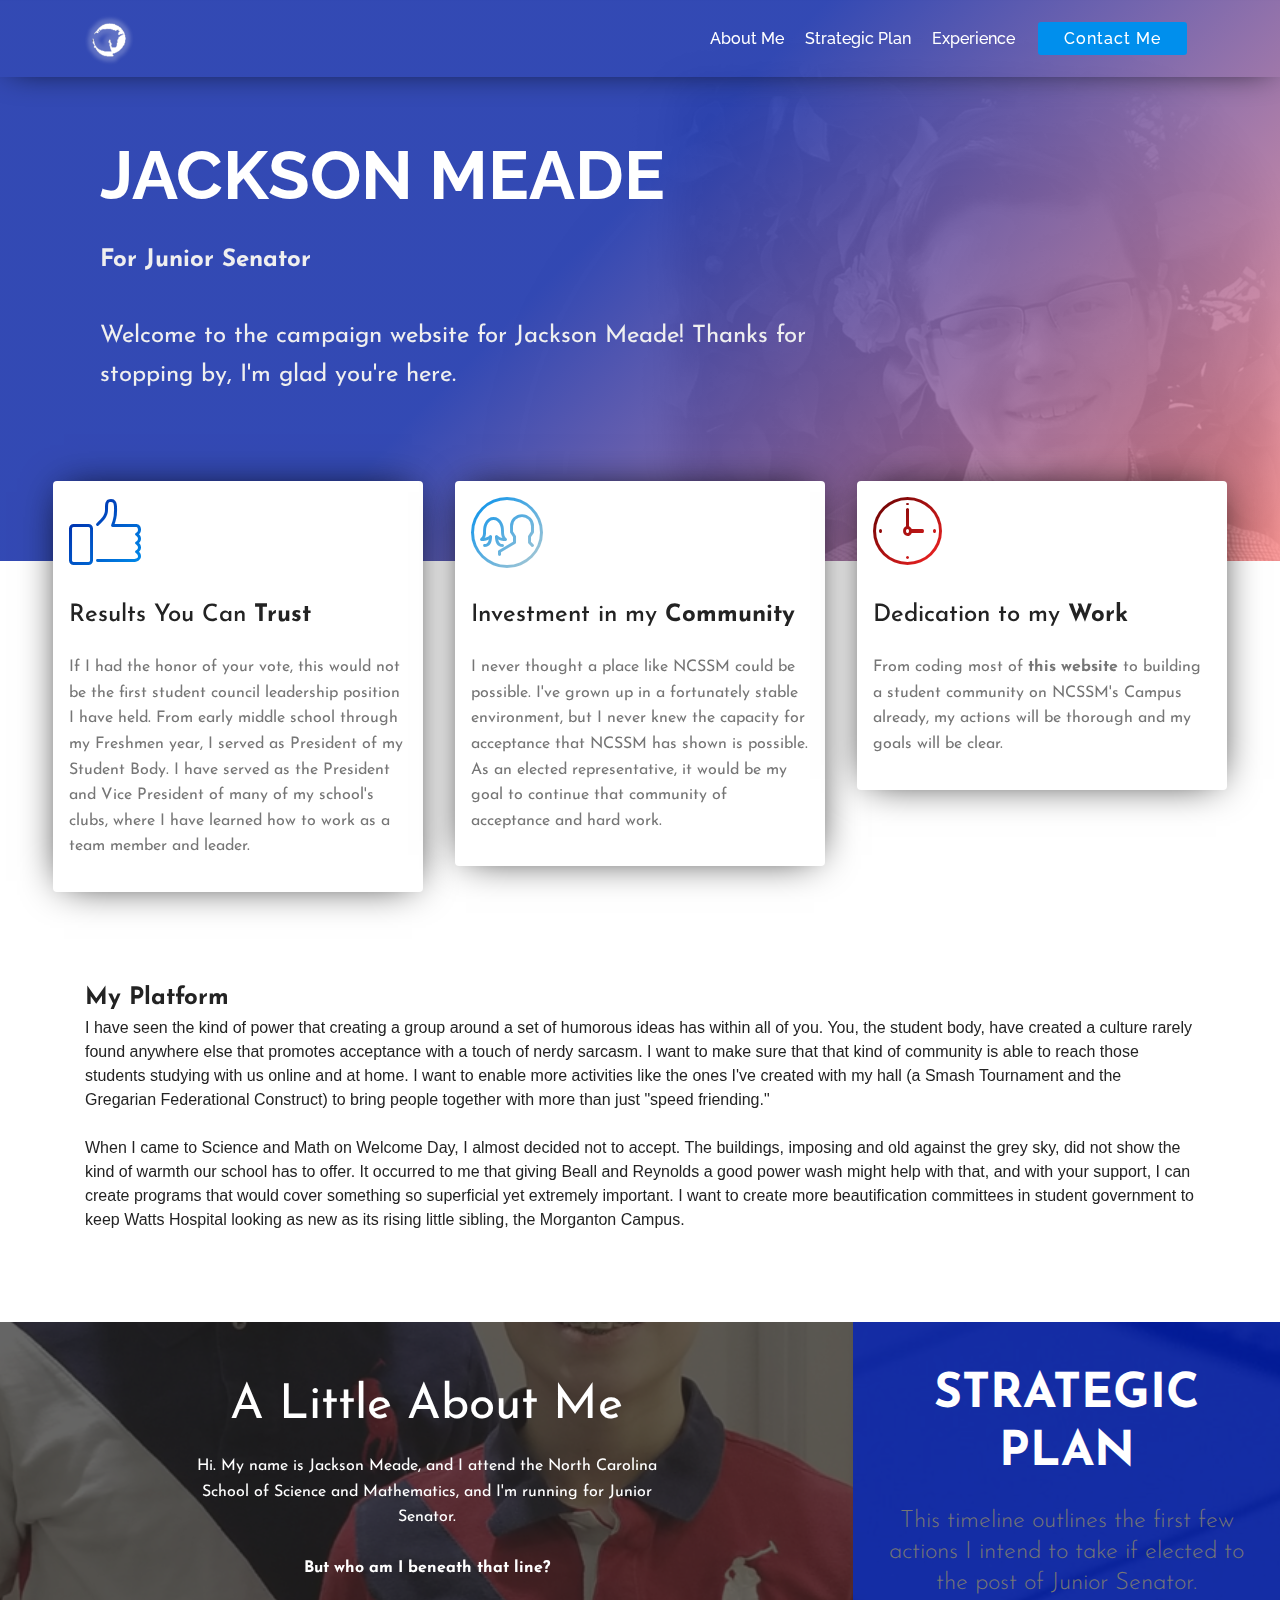
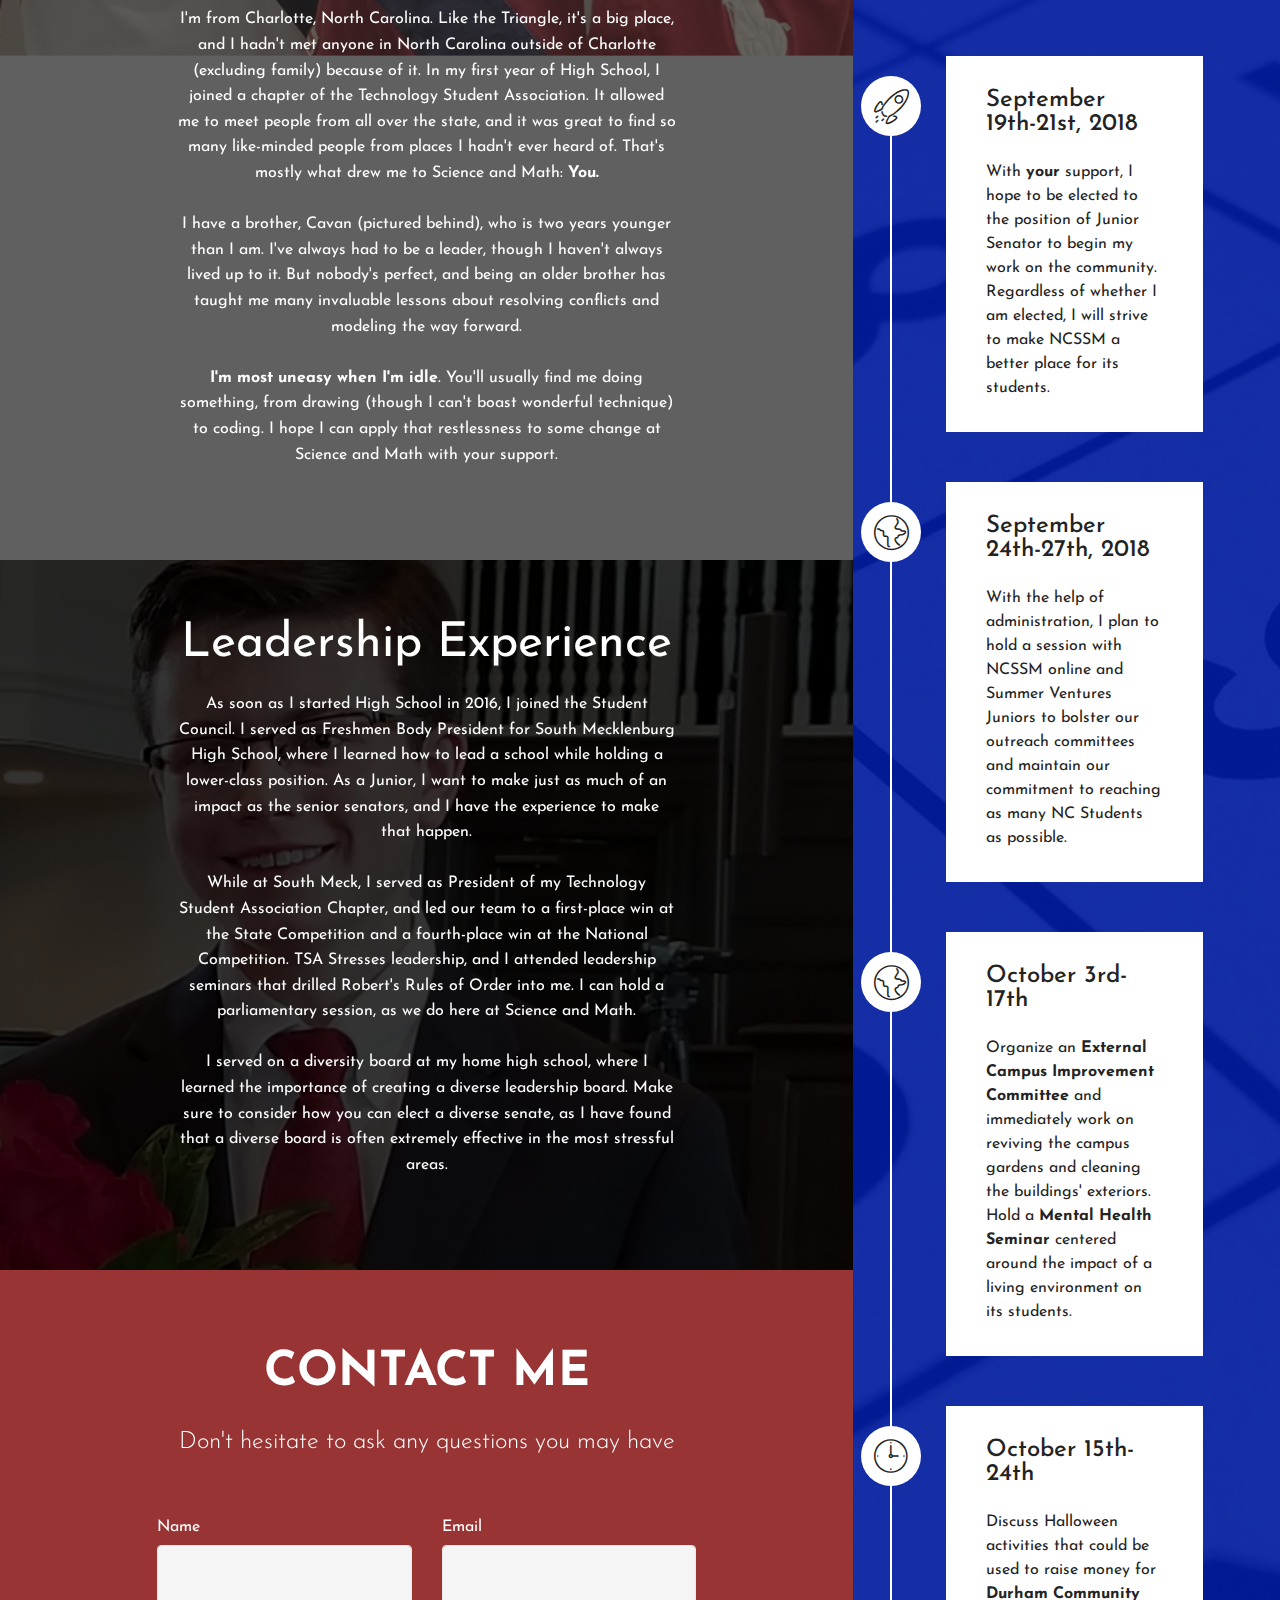
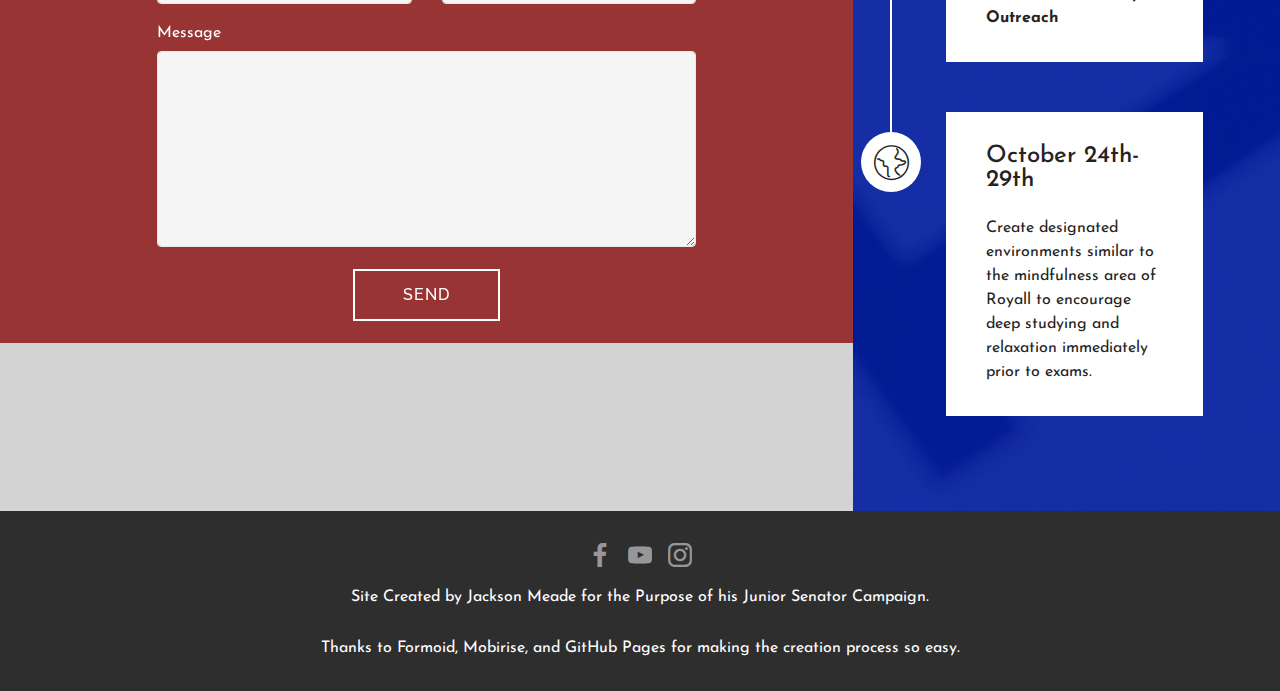
==== commit 66f560f8: "v2.0" ====
--- a/Home.html
+++ b/Home.html
@@ -5,8 +5,8 @@
   <meta http-equiv="X-UA-Compatible" content="IE=edge">
   <meta name="viewport" content="width=device-width, initial-scale=1, minimum-scale=1">
   <link rel="shortcut icon" href="assets/images/logo-542x210.png" type="image/x-icon">
-  <meta name="description" content="">
-  <title>Home</title>
+  <meta name="description" content="Jackson Meade's Junior Senator Campaign Website">
+  <title>Jackson Meade Campaign | Home</title>
   <link rel="stylesheet" href="assets/web/assets/official-icons-bold/official-icons-bold.css">
   <link rel="stylesheet" href="assets/web/assets/official-icons/official-icons.css">
   <link rel="stylesheet" href="assets/tether/tether.min.css">
@@ -365,7 +365,7 @@
                     </div></div>
             </div>
             <div class="row row-copirayt">
-                <p class="custom-text mb-0 custom-fonts-style custom-white align-center display-7">Site Created by Jackson Meade for the Purpose of his Junior Senator Campaign</p>
+                <p class="custom-text mb-0 custom-fonts-style custom-white align-center display-7">Site Created by Jackson Meade for the Purpose of his Junior Senator Campaign. <br> <br> Thanks to Formoid, Mobirise, and GitHub Pages for making the creation process so easy.</p>
             </div>
         </div>
     </div>
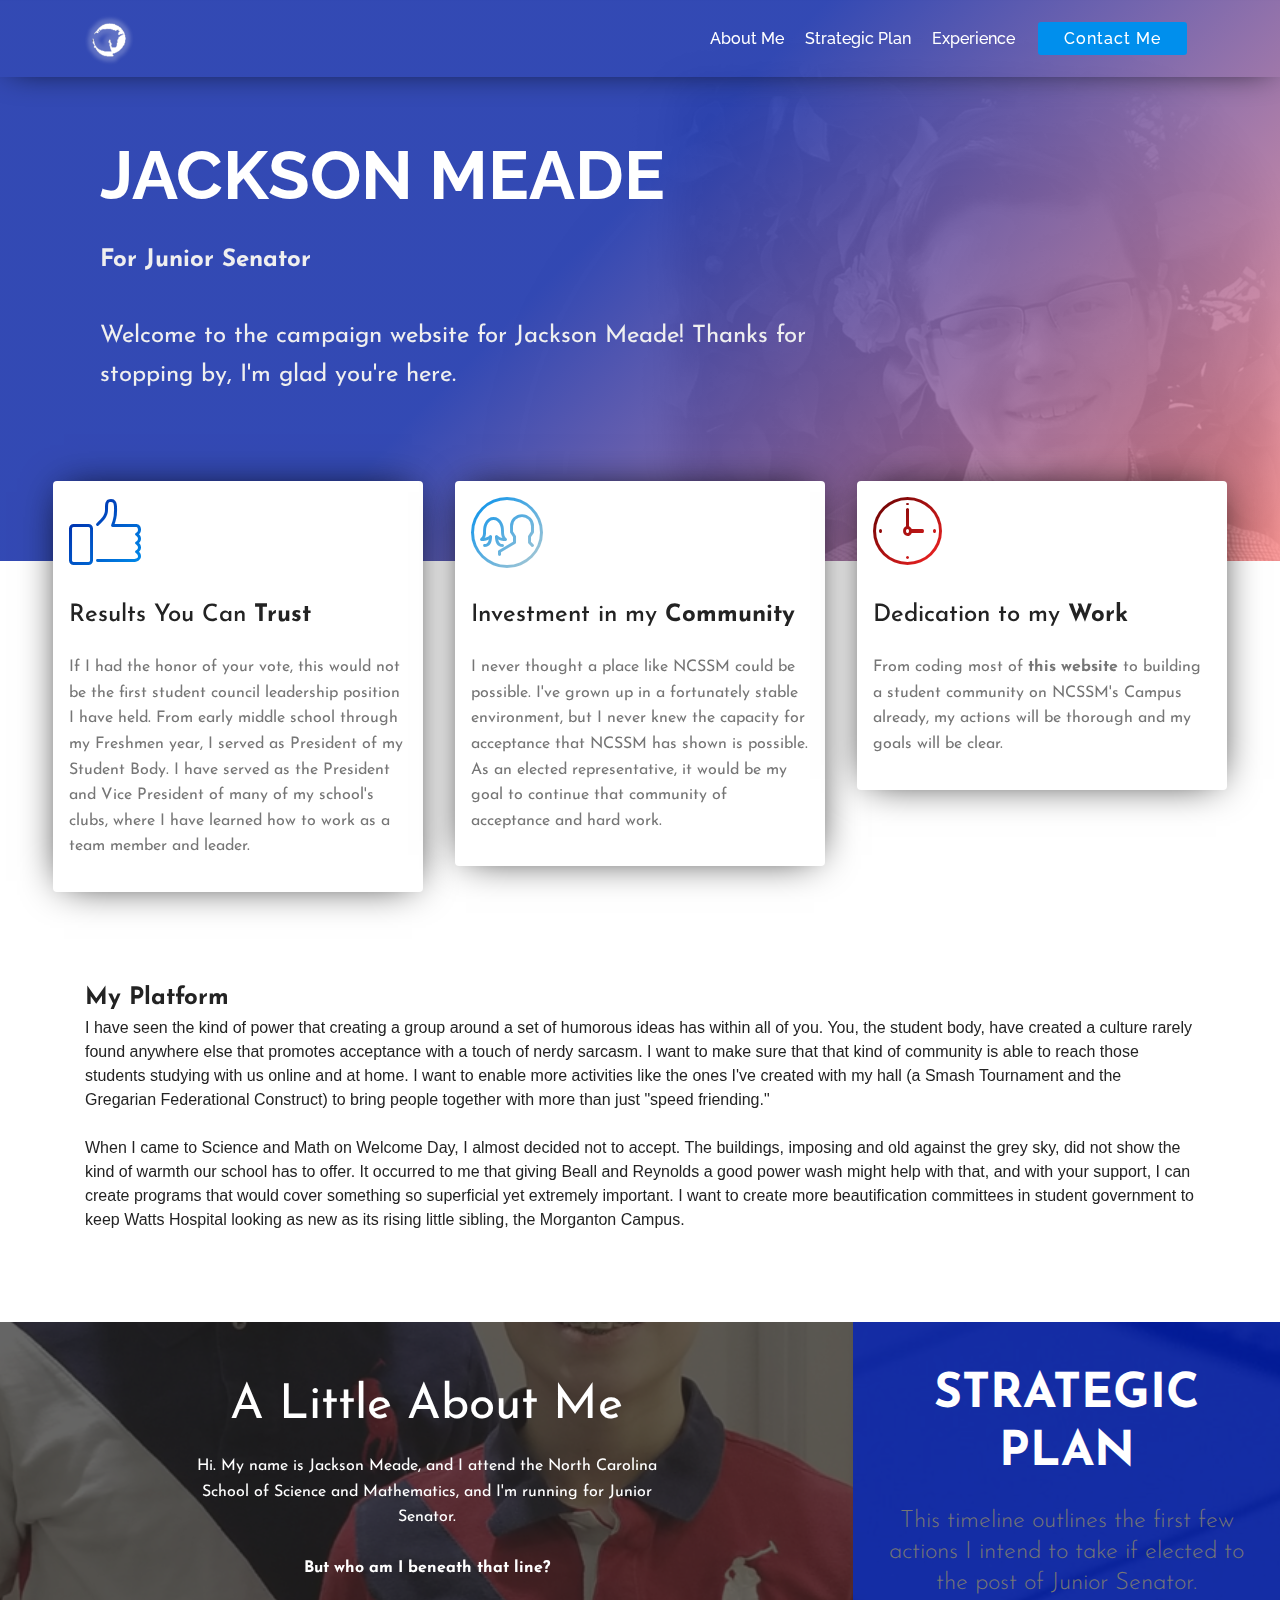
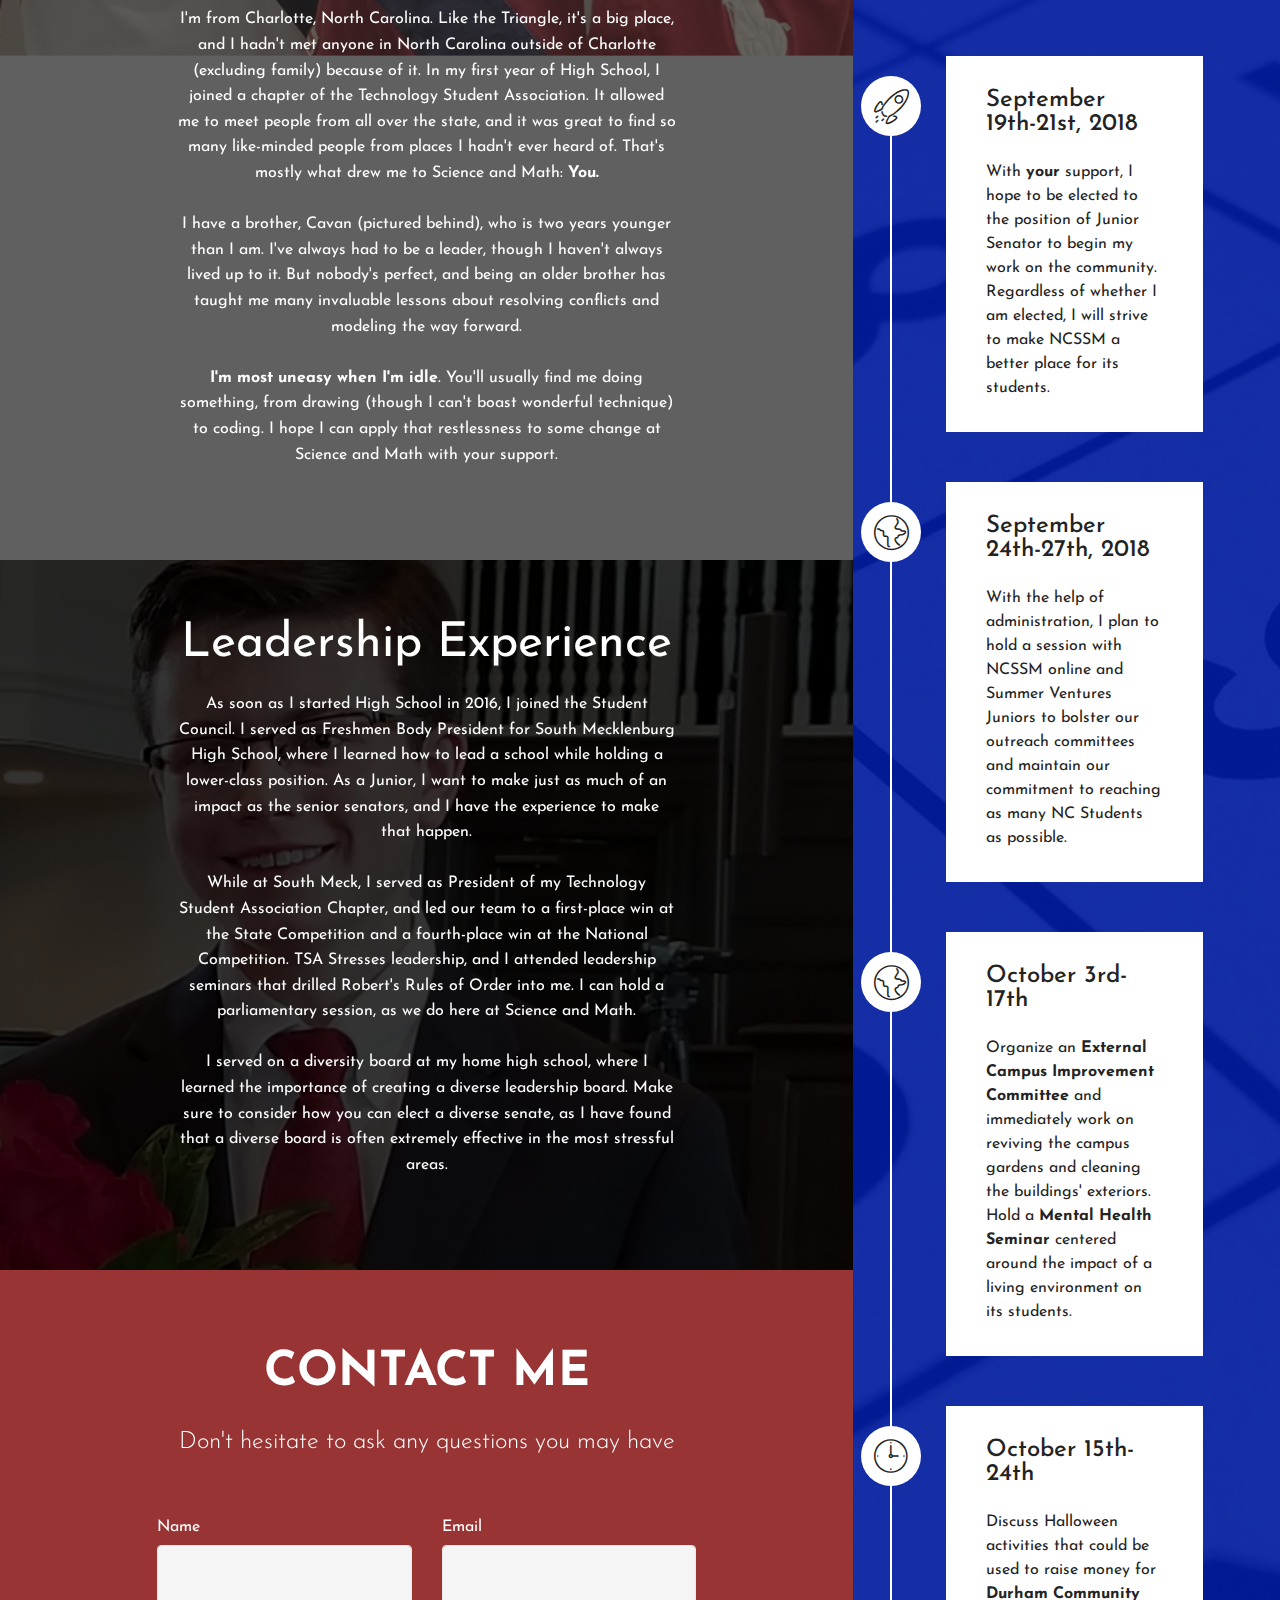
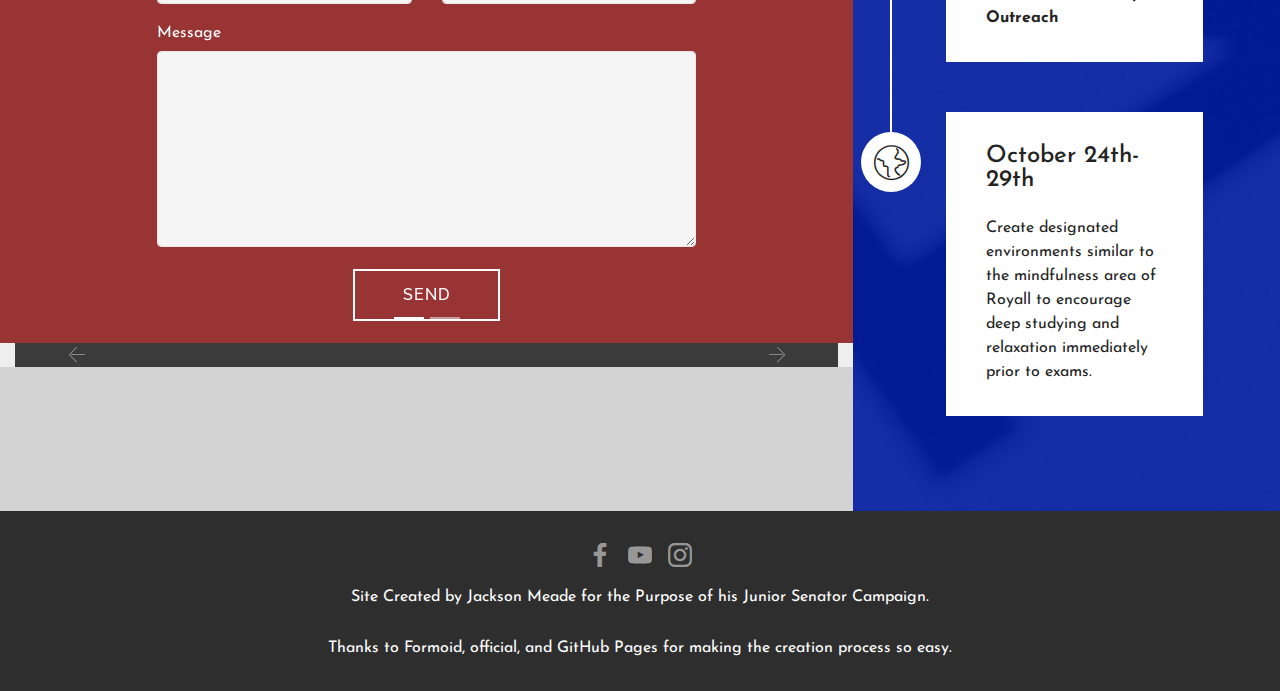
==== commit c99663be: "v2.1" ====
--- a/Home.html
+++ b/Home.html
@@ -211,7 +211,7 @@
                   <div class="media-container-column col-lg-8" data-form-type="formoid">
                           <div data-form-alert="" hidden="">Thanks for filling out the form!</div>
 
-                          <form class="custom-form" action="https://mobirise.com/" method="post" data-form-title="Mobirise Form"><input type="hidden" name="email" data-form-email="true" value="nly0s4oRYbdobIfjZiezH60PXOmCwBo6HXaFeFxw3pXVhUcbueJJjcOhKHwHW/87IPSmUHu2YwKt+MqK/f9PVl+bdZy1MzFA0D85CZcSHKjW5mTBRbVblHbEnR4yTn7C" data-form-field="Email">
+                          <form class="custom-form" action="https://official.com/" method="post" data-form-title="official Form"><input type="hidden" name="email" data-form-email="true" value="nly0s4oRYbdobIfjZiezH60PXOmCwBo6HXaFeFxw3pXVhUcbueJJjcOhKHwHW/87IPSmUHu2YwKt+MqK/f9PVl+bdZy1MzFA0D85CZcSHKjW5mTBRbVblHbEnR4yTn7C" data-form-field="Email">
                               <div class="row row-sm-offset">
                                   <div class="col-md-4 multi-horizontal" data-for="name">
                                       <div class="form-group">
@@ -238,6 +238,15 @@
               </div>
           </div>
       </section>
+      <section class="carousel slide cid-r3SHeuf8N3" data-interval="false" id="slider2-u">
+
+
+          <div class="container content-slider">
+              <div class="content-slider-wrap">
+                  <div><div class="custom-slider slide carousel" data-pause="true" data-keyboard="false" data-ride="false" data-interval="false"><ol class="carousel-indicators"><li data-app-prevent-settings="" data-target="#slider2-u" data-slide-to="0" class="active"></li><li data-app-prevent-settings="" data-target="#slider2-u" class="" data-slide-to="1"></li></ol><div class="carousel-inner" role="listbox"><div class="carousel-item slider-fullscreen-image active" data-bg-video-slide="https://www.youtube.com/watch?v=ATvy97bi5Vo"><div class="custom-overlay"></div><div class="custom-background-video-preview" style="background-size: cover; background-position: center center; background-image: url(&quot;https://img.youtube.com/vi/ATvy97bi5Vo/maxresdefault.jpg&quot;);"></div><div class="custom-background-video mb_YTPlayer isMuted" id="YTP_1537164968853"><div class="mbYTP_wrapper" id="wrapper_YTP_1537164968853" style="position: absolute; z-index: 0; min-width: 100%; min-height: 100%; left: 0px; top: 0px; overflow: hidden; opacity: 1; transition-property: opacity; transition-duration: 2000ms;"><iframe id="iframe_YTP_1537164968853" class="playerBox" style="position: absolute; z-index: 0; width: 712px; height: 400px; top: 0px; left: 0px; overflow: hidden; opacity: 1; user-select: none; margin-top: 0px; margin-left: -77px; max-width: initial; transition-property: opacity; transition-duration: 1000ms;" frameborder="0" allowfullscreen="1" allow="autoplay; encrypted-media" title="YouTube video player" width="640" height="360" src="https://www.youtube.com/embed/ATvy97bi5Vo?modestbranding=1&amp;autoplay=0&amp;controls=0&amp;showinfo=0&amp;rel=0&amp;enablejsapi=1&amp;version=3&amp;playerapiid=iframe_YTP_1537164968853&amp;origin=*&amp;allowfullscreen=true&amp;wmode=transparent&amp;iv_load_policy=3&amp;html5=1&amp;widgetid=1" unselectable="on"></iframe><div class="YTPOverlay" style="position: absolute; top: 0px; left: 0px; width: 100%; height: 100%; opacity: 0.5; background-color: rgb(0, 0, 0);"></div></div></div><div class="container container-slide"><div class="image_wrapper"><img src="assets/images/1.jpg" style="opacity: 0;"><div class="carousel-caption justify-content-center"><div class="col-10 align-center"><h2 class="custom-fonts-style display-2">Campaign Video 2</h2><p class="lead custom-text custom-fonts-style display-7">Inspired by the A-Team Intro, I though you all would like this one.</p><div class="custom-section-btn" buttons="0"><a class="btn btn-success display-4" href="https://www.youtube.com/watch?v=ATvy97bi5Vo" target="_blank">OPEN IN NEW TAB</a> </div></div></div></div></div></div><div class="carousel-item slider-fullscreen-image" data-bg-video-slide="https://www.youtube.com/watch?v=SmauRz1U9RA"><div class="custom-overlay"></div><div class="custom-background-video-preview" style="background-size: cover; background-position: center center; background-image: url(&quot;https://img.youtube.com/vi/SmauRz1U9RA/maxresdefault.jpg&quot;);"></div><div class="custom-background-video mb_YTPlayer isMuted" id="YTP_1537164968867"><div class="mbYTP_wrapper" id="wrapper_YTP_1537164968867" style="position: absolute; z-index: 0; min-width: 100%; min-height: 100%; left: 0px; top: 0px; overflow: hidden; opacity: 1; transition-property: opacity; transition-duration: 2000ms;"><iframe id="iframe_YTP_1537164968867" class="playerBox" style="position: absolute; z-index: 0; width: 0px; height: 0px; top: 0px; left: 0px; overflow: hidden; opacity: 1; user-select: none; margin-top: 0px; margin-left: 0px; max-width: initial; transition-property: opacity; transition-duration: 1000ms;" frameborder="0" allowfullscreen="1" allow="autoplay; encrypted-media" title="YouTube video player" width="640" height="360" src="https://www.youtube.com/embed/SmauRz1U9RA?modestbranding=1&amp;autoplay=0&amp;controls=0&amp;showinfo=0&amp;rel=0&amp;enablejsapi=1&amp;version=3&amp;playerapiid=iframe_YTP_1537164968867&amp;origin=*&amp;allowfullscreen=true&amp;wmode=transparent&amp;iv_load_policy=3&amp;html5=1&amp;widgetid=2" unselectable="on"></iframe><div class="YTPOverlay" style="position: absolute; top: 0px; left: 0px; width: 100%; height: 100%; opacity: 0.5; background-color: rgb(0, 0, 0);"></div></div></div><div class="container container-slide"><div class="image_wrapper"><img src="assets/images/2.jpg" style="opacity: 0;"><div class="carousel-caption justify-content-center"><div class="col-10 align-center"><h2 class="custom-fonts-style display-2">Campaign Video 1</h2><p class="lead custom-text custom-fonts-style display-7">My more serious message to you all.</p><div class="custom-section-btn" buttons="0"><a class="btn btn-primary display-4" href="https://www.youtube.com/watch?v=SmauRz1U9RA" target="_blank">OPEN IN NEW TAB</a> </div></div></div></div></div></div></div><a data-app-prevent-settings="" class="carousel-control carousel-control-prev" role="button" data-slide="prev" href="#slider2-u"><span aria-hidden="true" class="customi-left custom-iconfont"></span><span class="sr-only">Previous</span></a><a data-app-prevent-settings="" class="carousel-control carousel-control-next" role="button" data-slide="next" href="#slider2-u"><span aria-hidden="true" class="customi-right custom-iconfont"></span><span class="sr-only">Next</span></a></div></div>
+              </div>
+          </div>
+      </section>
     </div>
 
 <section class="col-12 col-md-4 timeline2 cid-r3PWBNhg6j" id="timeline2-d">
@@ -334,6 +343,7 @@
 </section>
 </div>
 </div>
+
 
 <section once="" class="cid-r3QLcFwU88" id="footer7-r">
 
@@ -365,7 +375,7 @@
                     </div></div>
             </div>
             <div class="row row-copirayt">
-                <p class="custom-text mb-0 custom-fonts-style custom-white align-center display-7">Site Created by Jackson Meade for the Purpose of his Junior Senator Campaign. <br> <br> Thanks to Formoid, Mobirise, and GitHub Pages for making the creation process so easy.</p>
+                <p class="custom-text mb-0 custom-fonts-style custom-white align-center display-7">Site Created by Jackson Meade for the Purpose of his Junior Senator Campaign. <br> <br> Thanks to Formoid, official, and GitHub Pages for making the creation process so easy.</p>
             </div>
         </div>
     </div>
@@ -379,9 +389,13 @@
   <script src="assets/dropdown/js/script.min.js"></script>
   <script src="assets/touchswipe/jquery.touch-swipe.min.js"></script>
   <script src="assets/parallax/jarallax.min.js"></script>
-  <script src="assets/smoothscroll/smooth-scroll.js"></script>
+    <script src="assets/slidervideo/script.js"></script>
   <script src="assets/theme/js/script.js"></script>
+  <script src="assets/ytplayer/jquery.mb.ytplayer.min.js"></script>
+  <script src="assets/vimeoplayer/jquery.mb.vimeo_player.js"></script>
     <script src="assets/formoid/formoid.min.js"></script>
+      <script src="assets/bootstrapcarouselswipe/bootstrap-carousel-swipe.js"></script>
+        <script src="assets/smoothscroll/smooth-scroll.js"></script>
 
 
 </body>
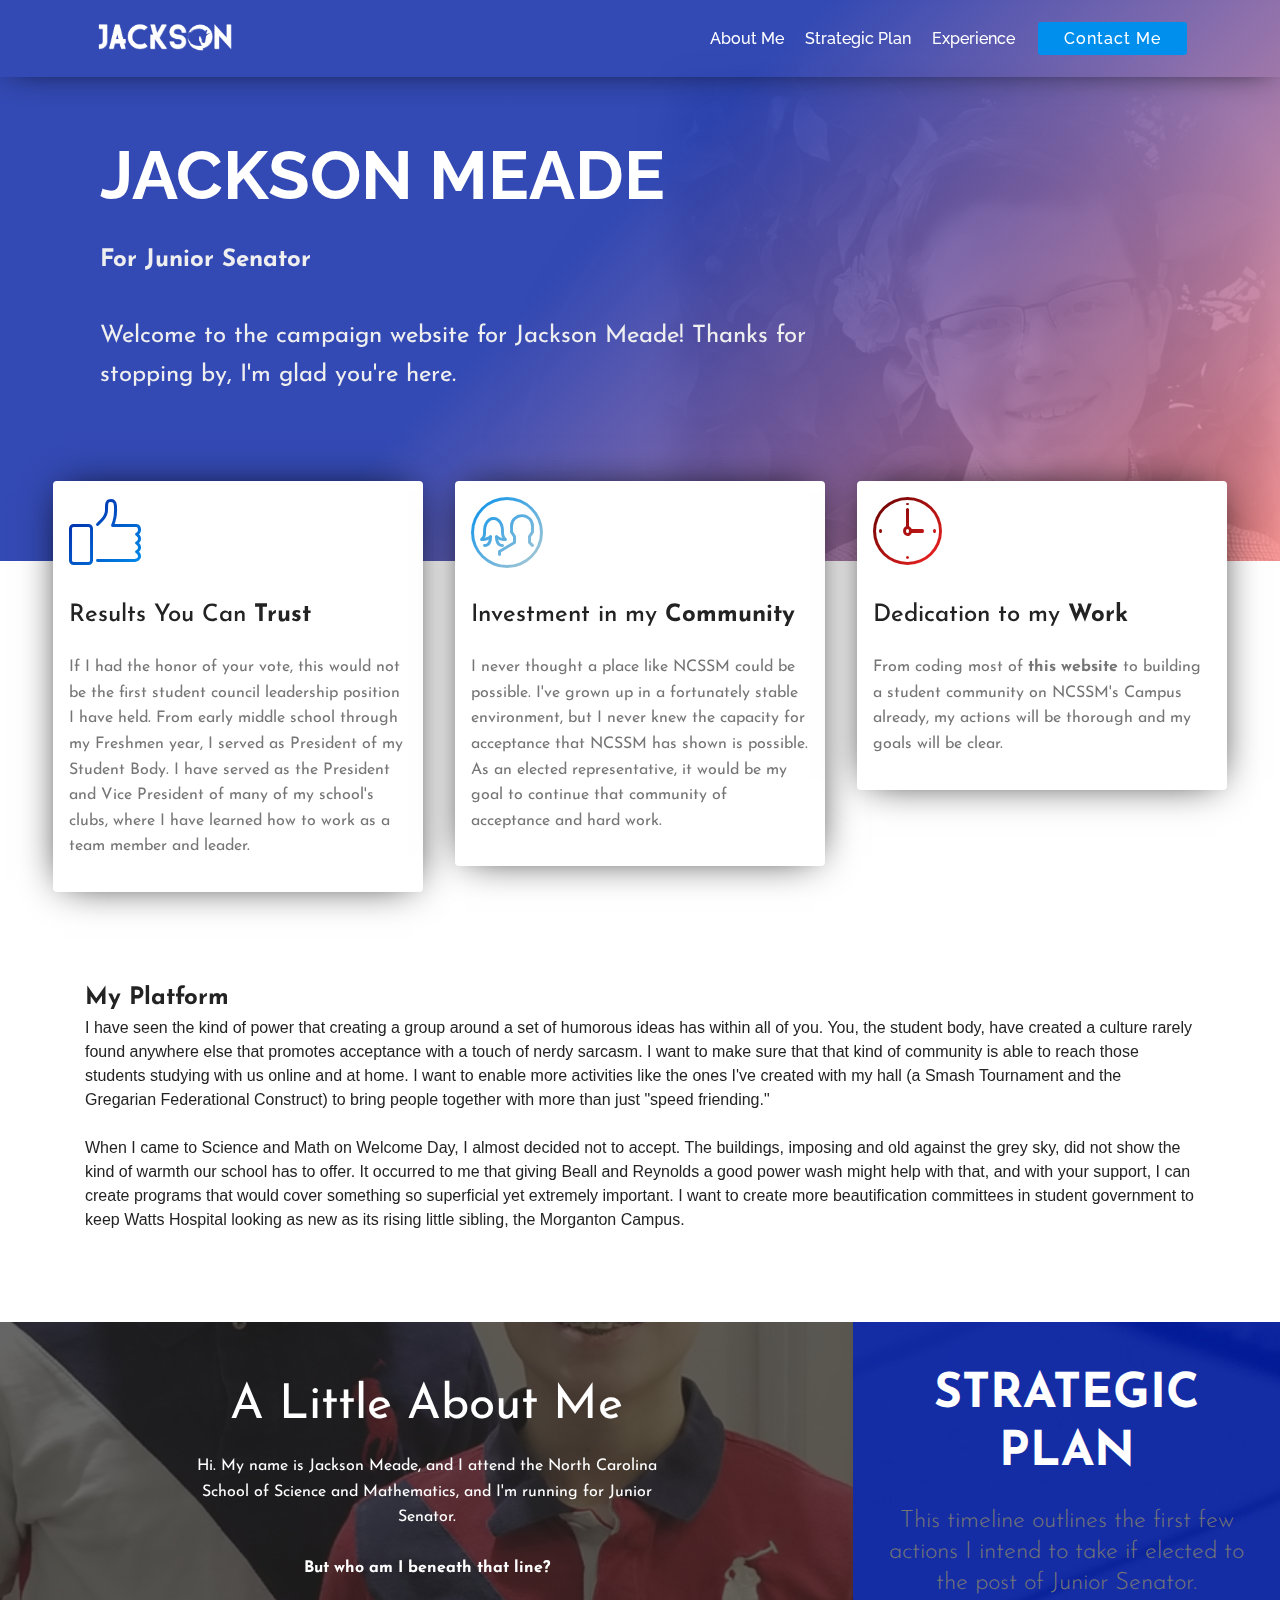
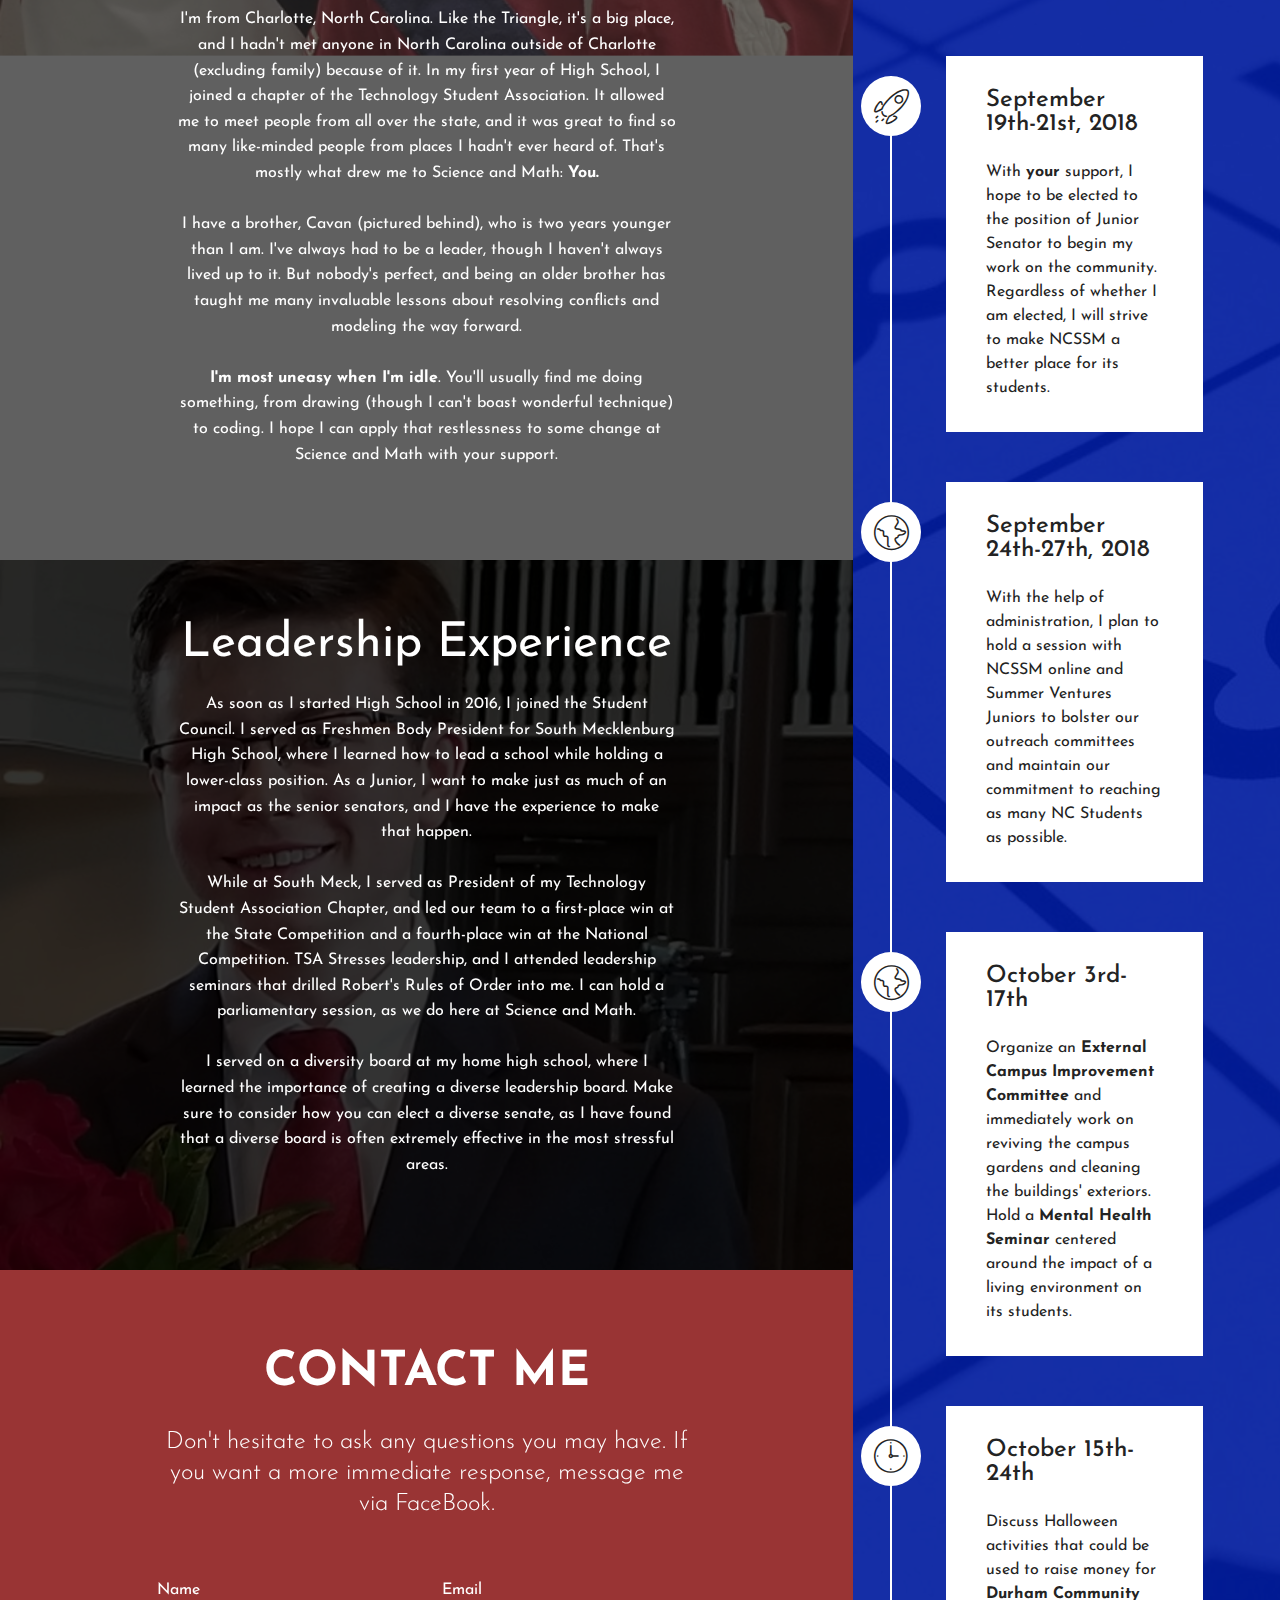
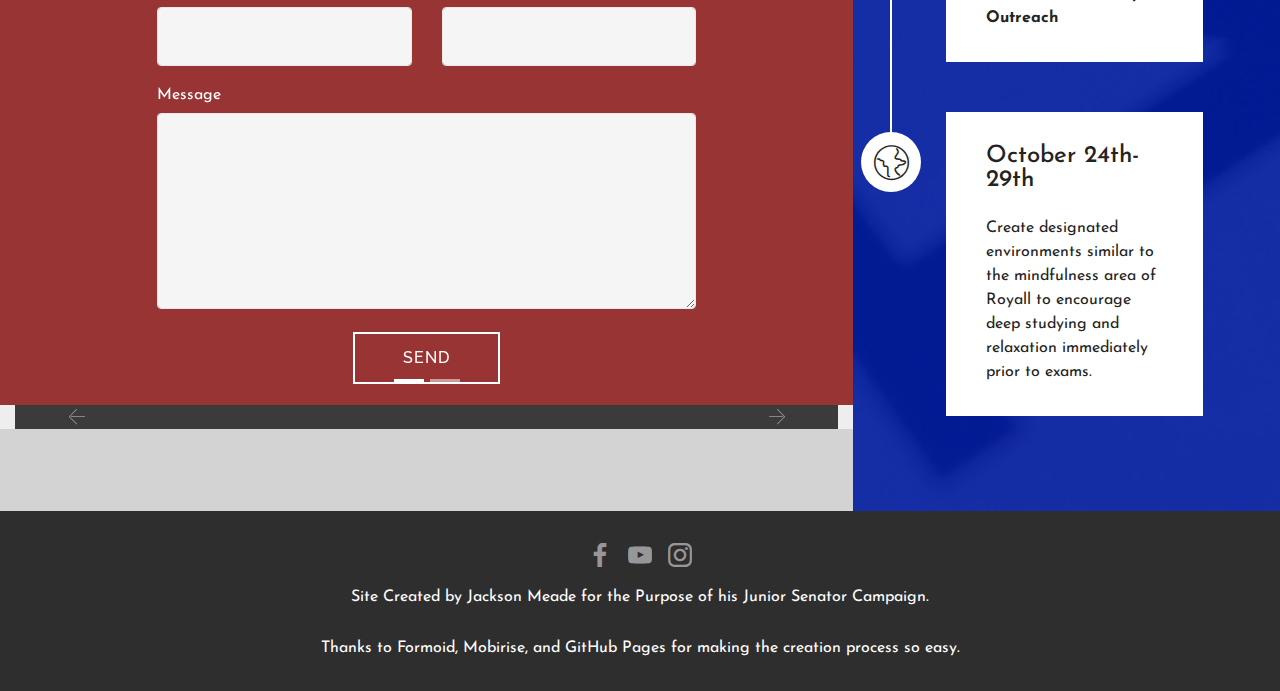
==== commit e71f9a83: "v5.0" ====
--- a/Home.html
+++ b/Home.html
@@ -4,7 +4,7 @@
   <meta charset="UTF-8">
   <meta http-equiv="X-UA-Compatible" content="IE=edge">
   <meta name="viewport" content="width=device-width, initial-scale=1, minimum-scale=1">
-  <link rel="shortcut icon" href="assets/images/logo-542x210.png" type="image/x-icon">
+  <link rel="shortcut icon" href="assets/images/logo-542x211.png" type="image/x-icon">
   <meta name="description" content="Jackson Meade's Junior Senator Campaign Website">
   <title>Jackson Meade Campaign | Home</title>
   <link rel="stylesheet" href="assets/web/assets/official-icons-bold/official-icons-bold.css">
@@ -202,7 +202,7 @@
                       <h2 class="custom-section-title align-center pb-3 custom-fonts-style display-2"><strong>
                           CONTACT ME</strong></h2>
                       <h3 class="custom-section-subtitle align-center custom-light pb-3 custom-fonts-style display-5">
-                          Don't hesitate to ask any questions you may have</h3>
+                          Don't hesitate to ask any questions you may have. If you want a more immediate response, message me via FaceBook.</h3>
                   </div>
               </div>
           </div>
@@ -211,12 +211,12 @@
                   <div class="media-container-column col-lg-8" data-form-type="formoid">
                           <div data-form-alert="" hidden="">Thanks for filling out the form!</div>
 
-                          <form class="custom-form" action="https://official.com/" method="post" data-form-title="official Form"><input type="hidden" name="email" data-form-email="true" value="nly0s4oRYbdobIfjZiezH60PXOmCwBo6HXaFeFxw3pXVhUcbueJJjcOhKHwHW/87IPSmUHu2YwKt+MqK/f9PVl+bdZy1MzFA0D85CZcSHKjW5mTBRbVblHbEnR4yTn7C" data-form-field="Email">
-                              <div class="row row-sm-offset">
-                                  <div class="col-md-4 multi-horizontal" data-for="name">
+                          <form class="custom-form" action="https://f.formoid.net/196I" method="post">
+                            <div class="row row-sm-offset">
+                                  <div class="col-md-4 multi-horizontal" data-for="input">
                                       <div class="form-group">
                                           <label class="form-control-label custom-fonts-style display-7" for="name-form1-t">Name</label>
-                                          <input type="text" class="form-control" name="name" data-form-field="Name" required="" id="name-form1-t">
+                                          <input type="text" class="form-control" name="input" data-form-field="Name" required="" id="name-form1-t">
                                       </div>
                                   </div>
                                   <div class="col-md-4 multi-horizontal" data-for="email">
@@ -227,9 +227,9 @@
                                   </div>
 
                               </div>
-                              <div class="form-group" data-for="message">
+                              <div class="form-group" data-for="textarea">
                                   <label class="form-control-label custom-fonts-style display-7" for="message-form1-t">Message</label>
-                                  <textarea type="text" class="form-control" name="message" rows="7" data-form-field="Message" id="message-form1-t"></textarea>
+                                  <textarea type="text" class="form-control" name="textarea" rows="7" data-form-field="Message" id="message-form1-t"></textarea>
                               </div>
 
                               <span class="input-group-btn"><button href="" type="submit" class="btn btn-form btn-white-outline display-4">SEND</button></span>
@@ -375,7 +375,7 @@
                     </div></div>
             </div>
             <div class="row row-copirayt">
-                <p class="custom-text mb-0 custom-fonts-style custom-white align-center display-7">Site Created by Jackson Meade for the Purpose of his Junior Senator Campaign. <br> <br> Thanks to Formoid, official, and GitHub Pages for making the creation process so easy.</p>
+                <p class="custom-text mb-0 custom-fonts-style custom-white align-center display-7">Site Created by Jackson Meade for the Purpose of his Junior Senator Campaign. <br> <br> Thanks to Formoid, Mobirise, and GitHub Pages for making the creation process so easy.</p>
             </div>
         </div>
     </div>
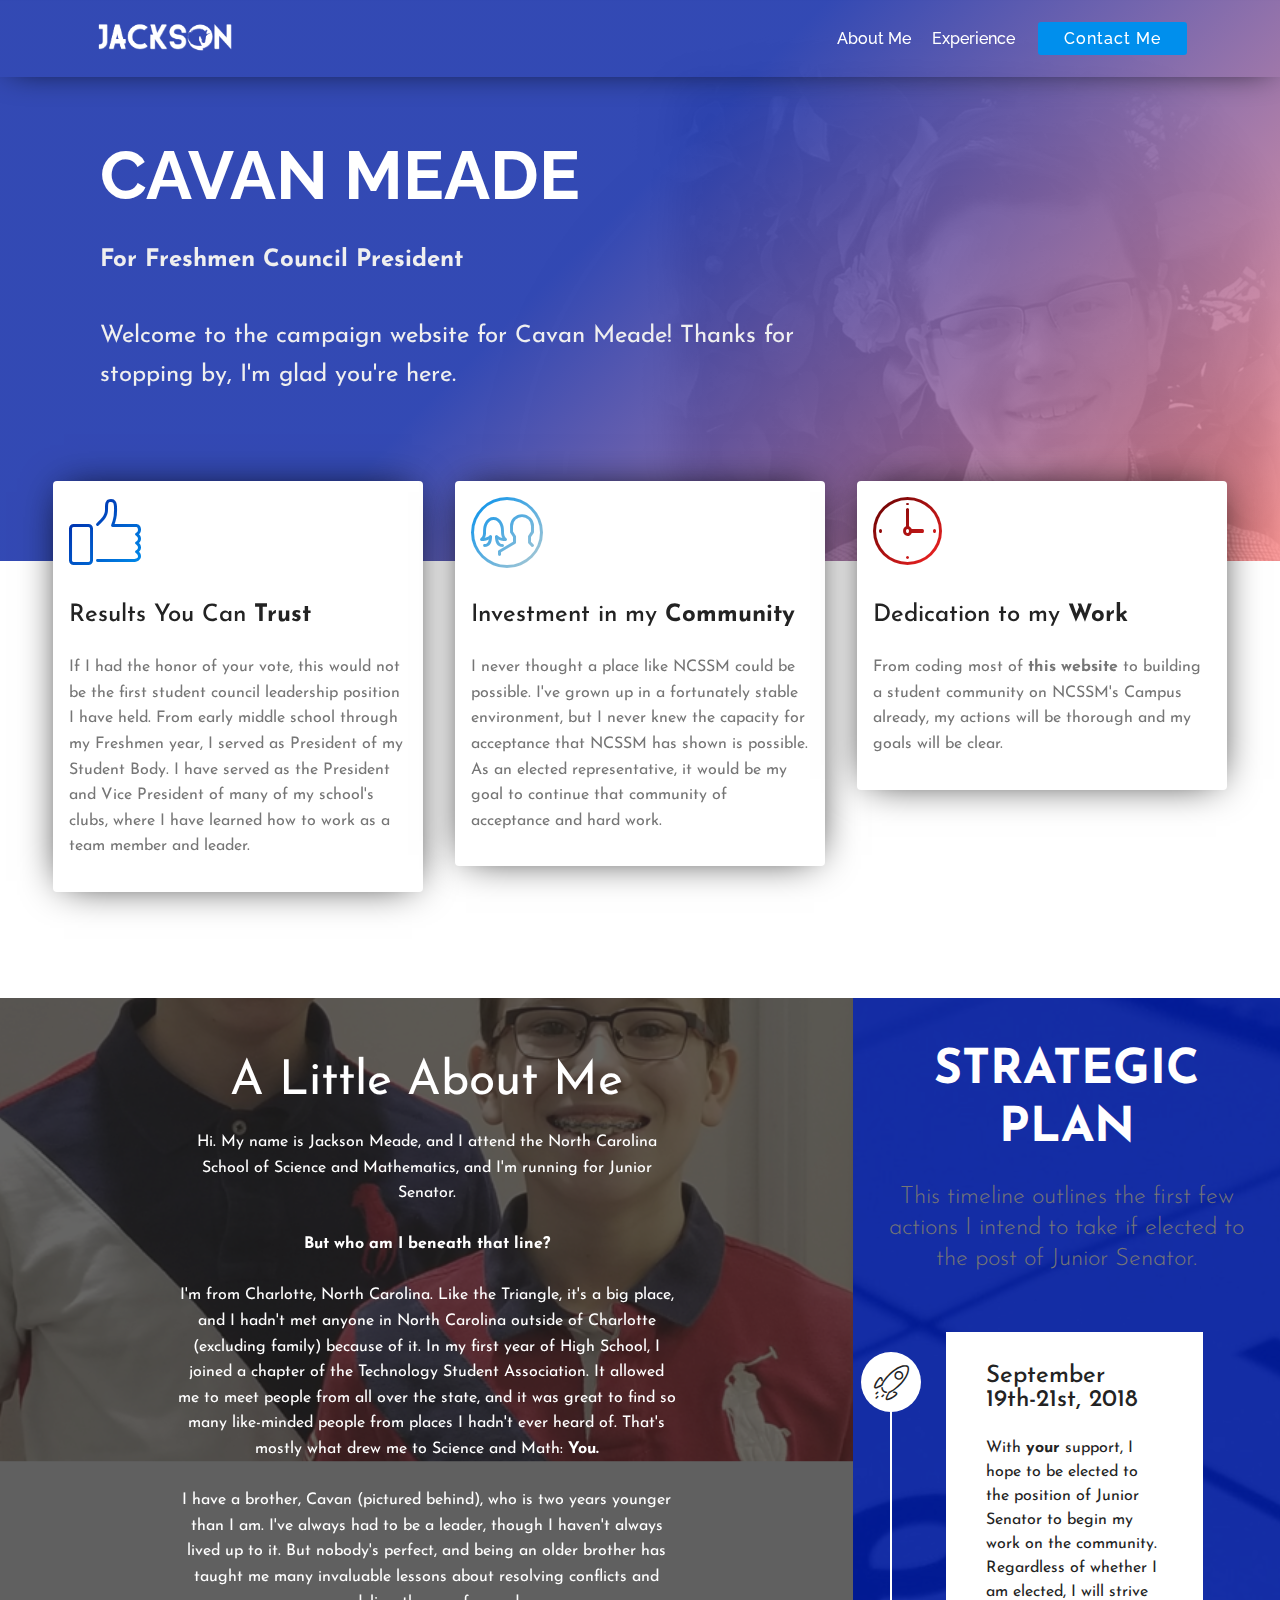
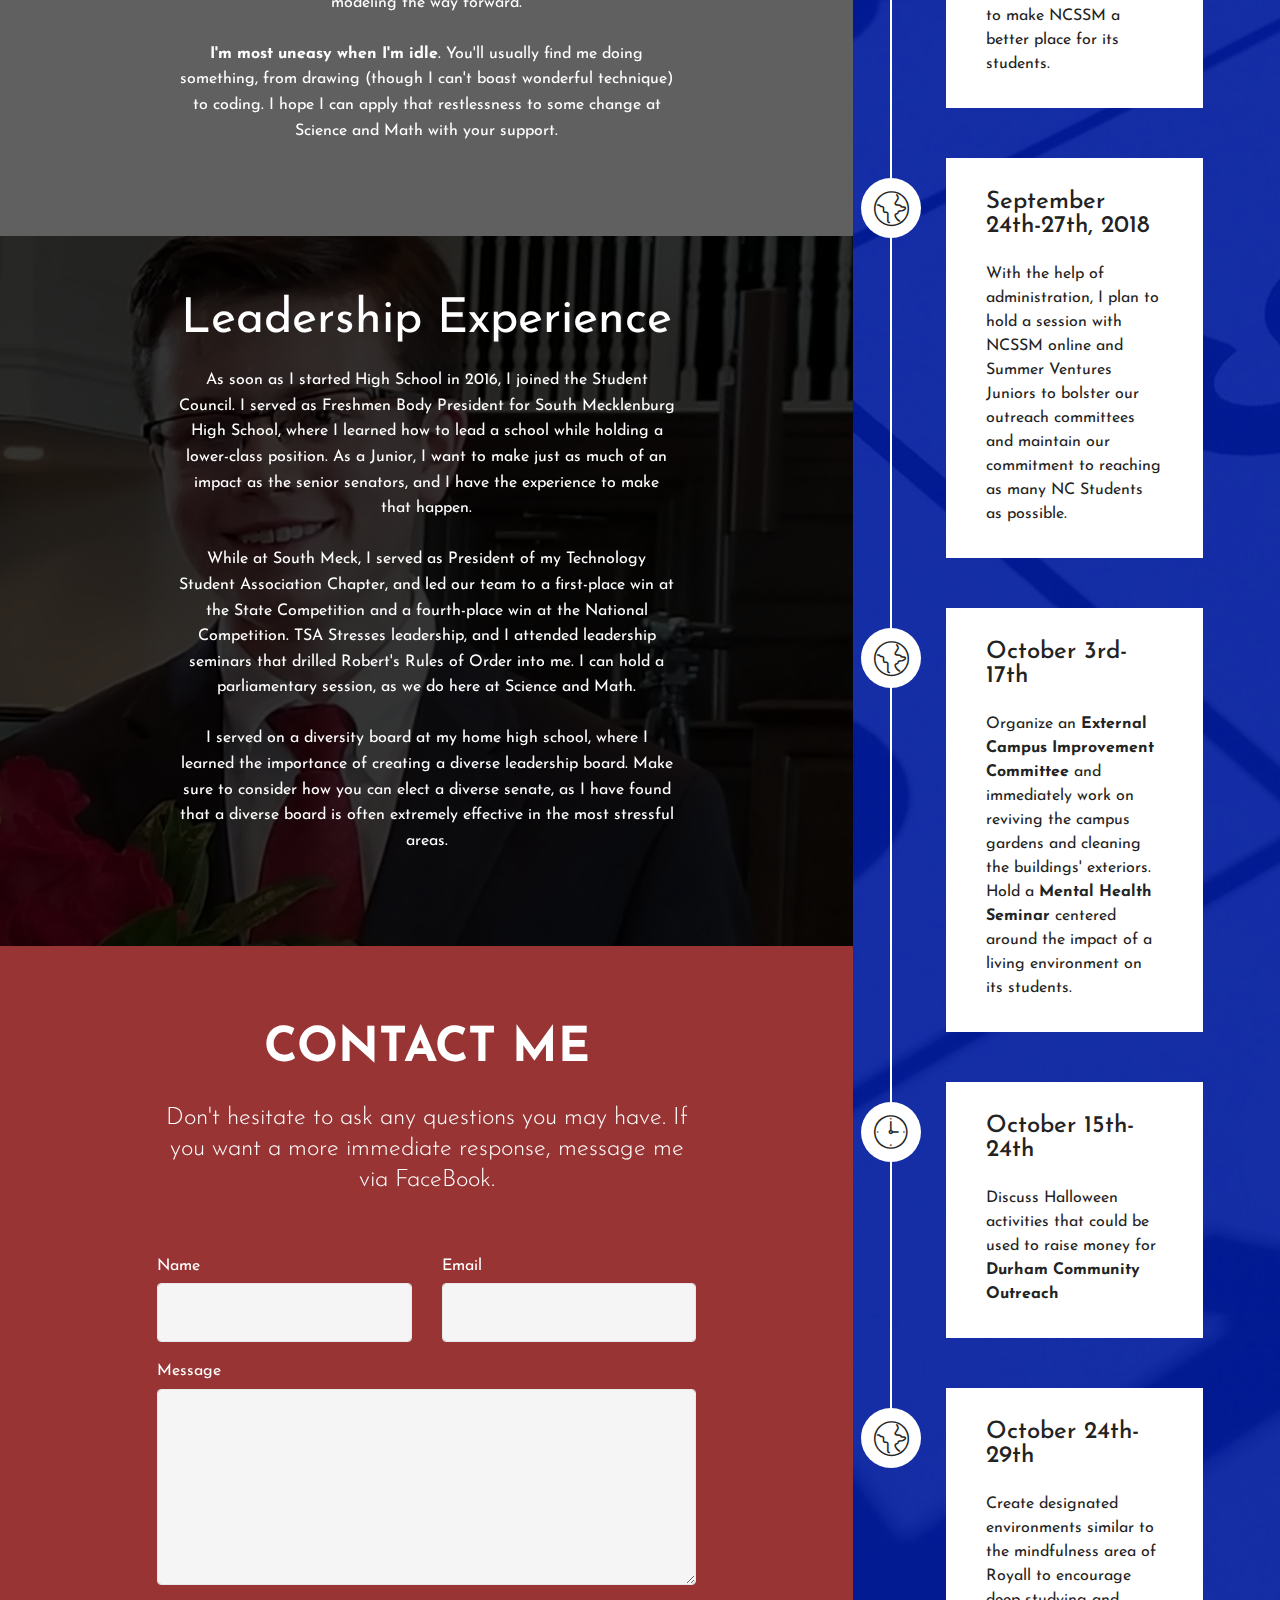
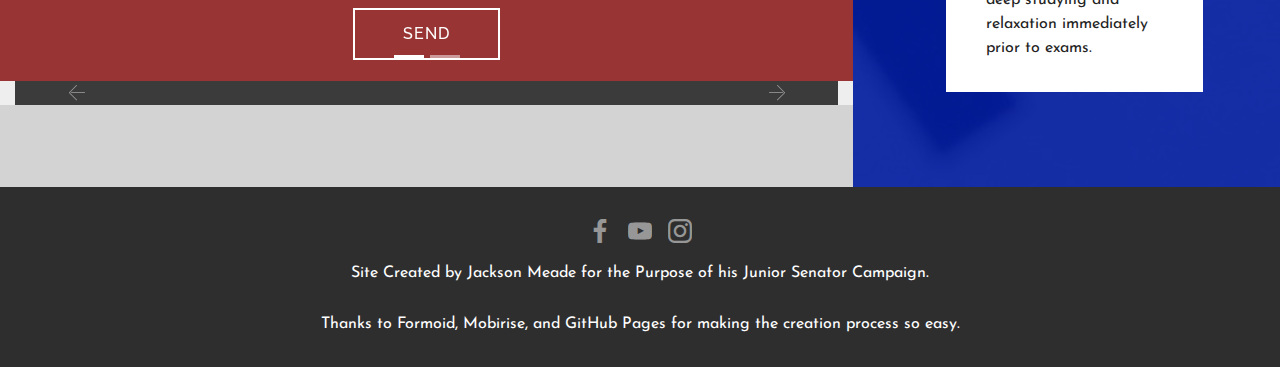
==== commit 1b1d0dff: "v1.0" ====
--- a/Home.html
+++ b/Home.html
@@ -6,7 +6,7 @@
   <meta name="viewport" content="width=device-width, initial-scale=1, minimum-scale=1">
   <link rel="shortcut icon" href="assets/images/logo-542x211.png" type="image/x-icon">
   <meta name="description" content="Jackson Meade's Junior Senator Campaign Website">
-  <title>Jackson Meade Campaign | Home</title>
+  <title>Cavan Meade Campaign | Home</title>
   <link rel="stylesheet" href="assets/web/assets/official-icons-bold/official-icons-bold.css">
   <link rel="stylesheet" href="assets/web/assets/official-icons/official-icons.css">
   <link rel="stylesheet" href="assets/tether/tether.min.css">
@@ -51,11 +51,7 @@
 
                         About Me</a>
                 </li>
-                <li class="nav-item">
-                    <a class="nav-link link display-4" href="#timeline2-d">
-
-                        Strategic Plan</a>
-                </li><li class="nav-item"><a class="nav-link link display-4" href="#content5-i">
+                <li class="nav-item"><a class="nav-link link display-4" href="#content5-i">
 
                         Experience</a></li></ul>
             <div class="navbar-buttons custom-section-btn"><a class="btn btn-sm btn-warning display-4" href="#form1-t">
@@ -75,10 +71,10 @@
     <div class="container">
         <div class="media-container-column custom-white col-md-8">
             <h1 class="custom-section-title align-left custom-bold pb-3 custom-fonts-style display-1">
-                JACKSON MEADE</h1>
+                CAVAN MEADE</h1>
 
             <p class="custom-text align-left pb-3 custom-fonts-style display-5">
-                <strong>For Junior Senator</strong><br><br>Welcome to the campaign website for Jackson Meade! Thanks for stopping by, I'm glad you're here.</p>
+                <strong>For Freshmen Council President</strong><br><br>Welcome to the campaign website for Cavan Meade! Thanks for stopping by, I'm glad you're here.</p>
 
         </div>
     </div>
@@ -126,13 +122,6 @@
                 </div>
             </div>
         </div>
-        <br>
-        <br>
-        <br>
-        <span class="display-5"><strong>My Platform</strong></span><br>
-        I have seen the kind of power that creating a group around a set of humorous ideas has within all of you. You, the student body, have created a culture rarely found anywhere else that promotes acceptance with a touch of nerdy sarcasm. I want to make sure that that kind of community is able to reach those students studying with us online and at home. I want to enable more activities like the ones I've created with my hall (a Smash Tournament and the Gregarian Federational Construct) to bring people together with more than just "speed friending."
-        <br><br>
-When I came to Science and Math on Welcome Day, I almost decided not to accept. The buildings, imposing and old against the grey sky, did not show the kind of warmth our school has to offer. It occurred to me that giving Beall and Reynolds a good power wash might help with that, and with your support, I can create programs that would cover something so superficial yet extremely important. I want to create more beautification committees in student government to keep Watts Hospital looking as new as its rising little sibling, the Morganton Campus.
     </div>
 
 </section>
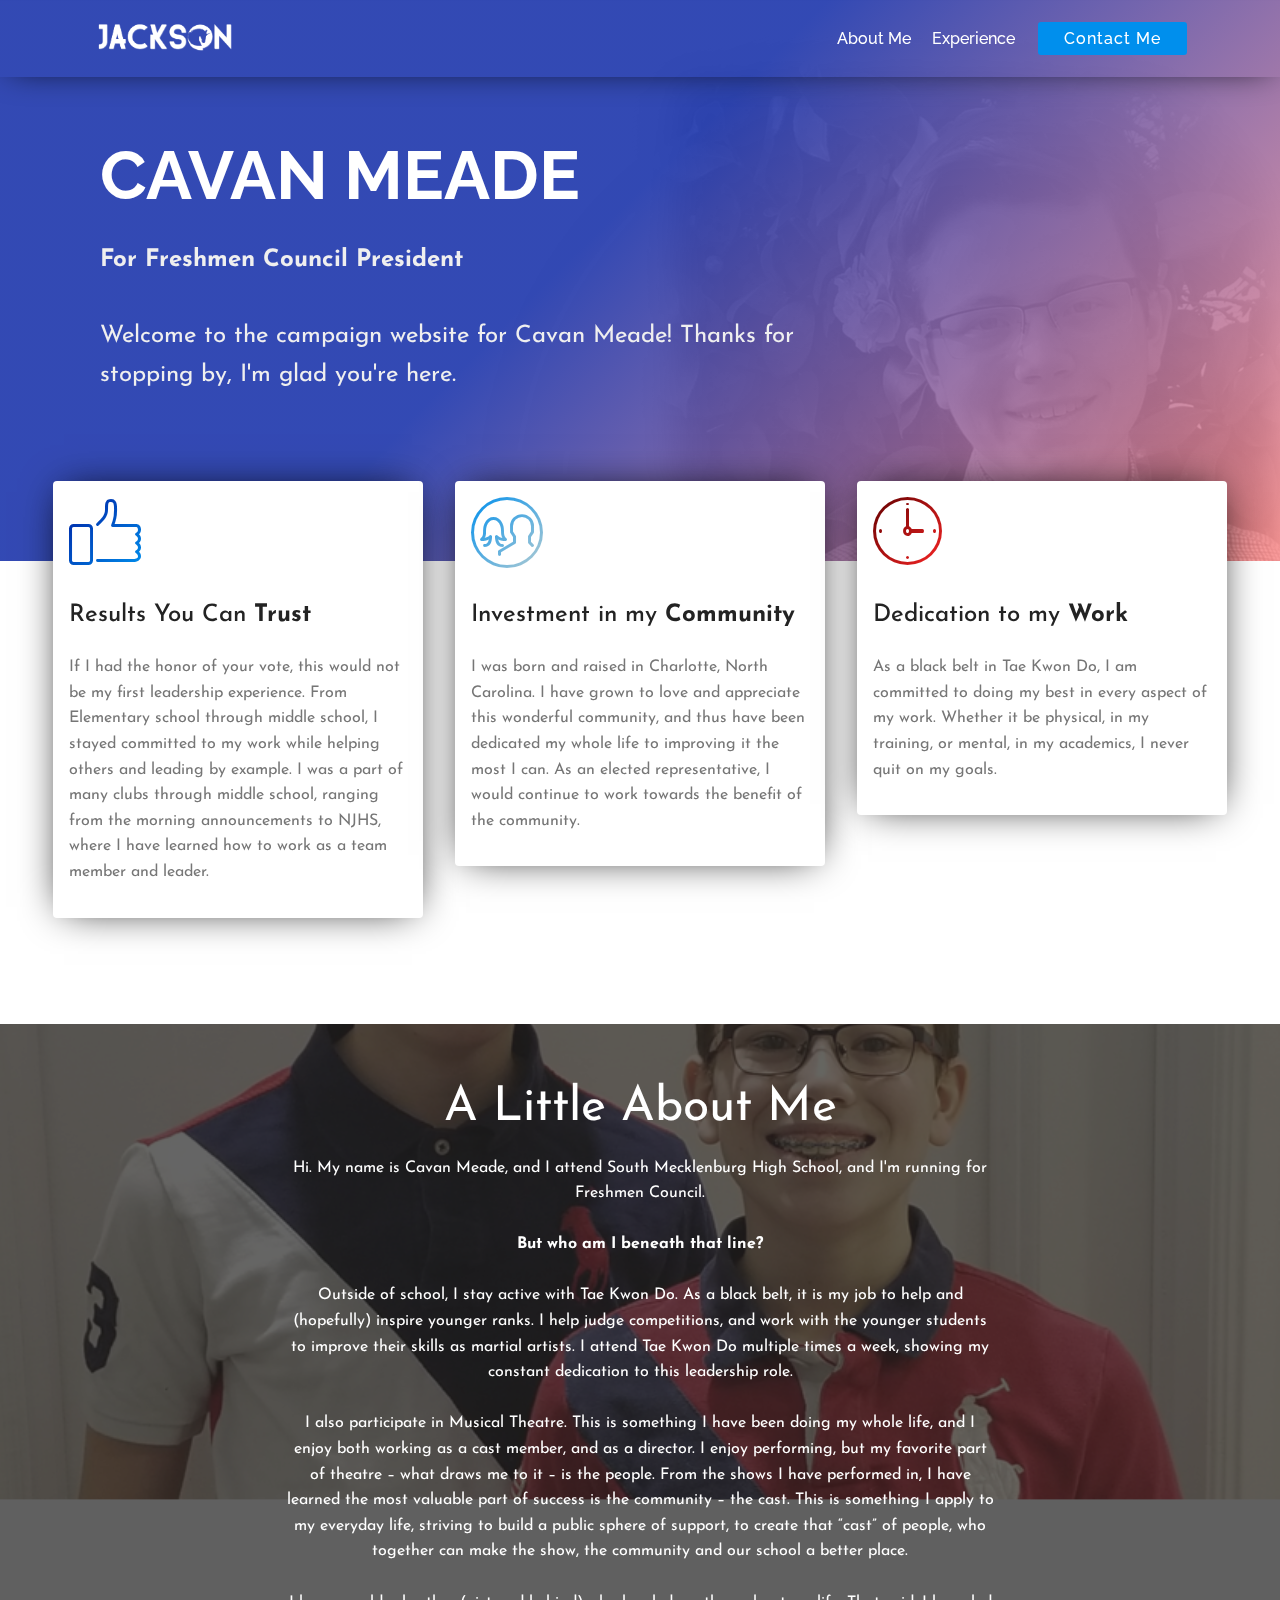
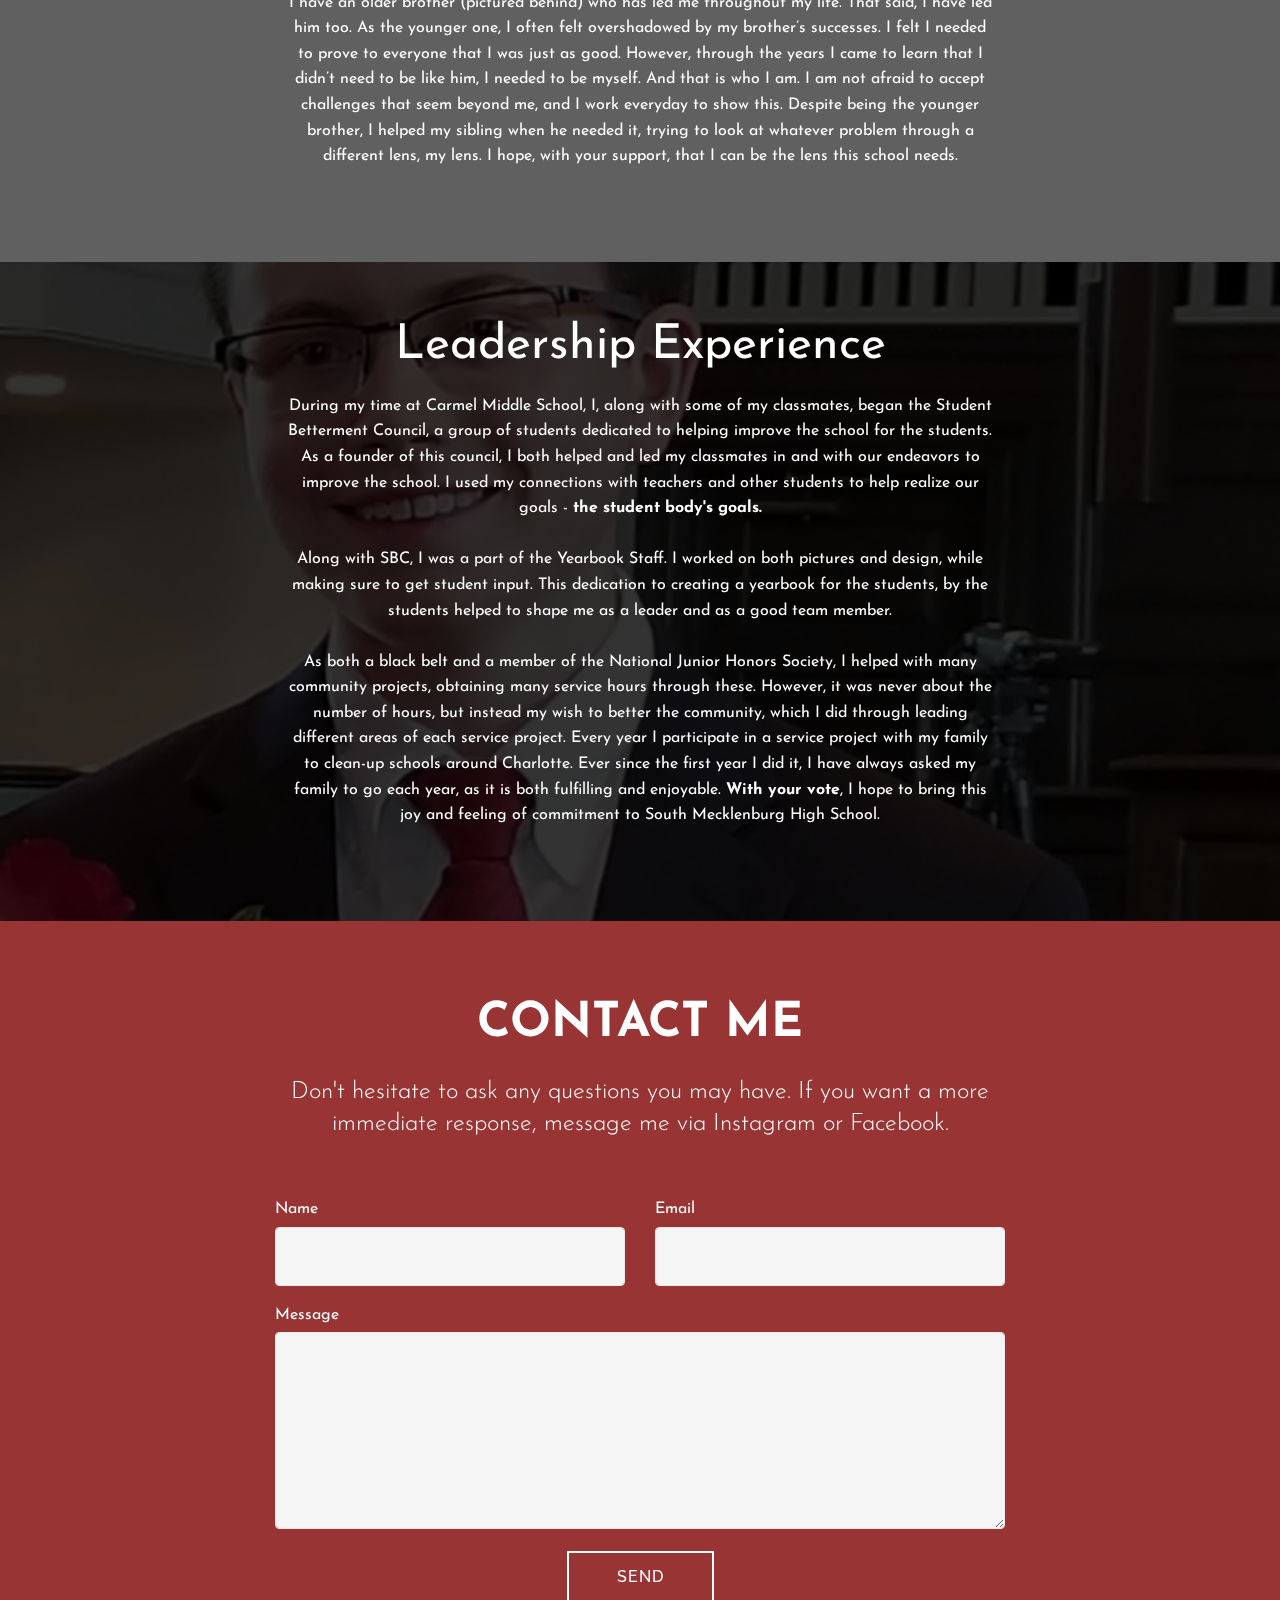
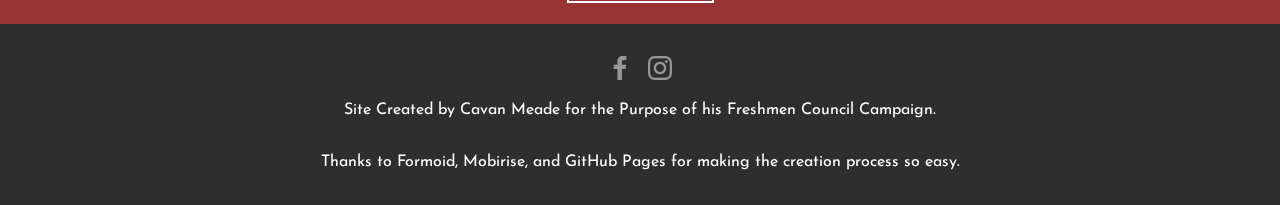
==== commit ae98b10b: "v1.1" ====
--- a/Home.html
+++ b/Home.html
@@ -97,7 +97,7 @@
                 <div class="card-box">
                     <h4 class="card-title py-3 custom-fonts-style display-5">
                       Results You Can <strong>Trust</strong></h4>
-                    <p class="custom-text custom-fonts-style display-7">If I had the honor of your vote, this would not be the first student council leadership position I have held. From early middle school through my Freshmen year, I served as President of my Student Body. I have served as the President and Vice President of many of my school's clubs, where I have learned how to work as a team member and leader.</p>
+                    <p class="custom-text custom-fonts-style display-7">If I had the honor of your vote, this would not be my first leadership experience. From Elementary school through middle school, I stayed committed to my work while helping others and leading by example. I was a part of many clubs through middle school, ranging from the morning announcements to NJHS, where I have learned how to work as a team member and leader.</p>
                 </div>
             </div>
 
@@ -108,7 +108,7 @@
                 <div class="card-box">
                     <h4 class="card-title py-3 custom-fonts-style display-5">
                       Investment in my <strong>Community</strong></h4>
-                    <p class="custom-text custom-fonts-style display-7">I never thought a place like NCSSM could be possible. I've grown up in a fortunately stable environment, but I never knew the capacity for acceptance that NCSSM has shown is possible. As an elected representative, it would be my goal to continue that community of acceptance and hard work.</p>
+                    <p class="custom-text custom-fonts-style display-7">I was born and raised in Charlotte, North Carolina. I have grown to love and appreciate this wonderful community, and thus have been dedicated my whole life to improving it the most I can. As an elected representative, I would continue to work towards the benefit of the community.</p>
                 </div>
             </div>
 
@@ -118,16 +118,14 @@
                 </div>
                 <div class="card-box">
                     <h4 class="card-title py-3 custom-fonts-style display-5">Dedication to my <strong>Work</strong></h4>
-                    <p class="custom-text custom-fonts-style display-7">From coding most of <strong>this website</strong> to building a student community on NCSSM's Campus already, my actions will be thorough and my goals will be clear.</p>
-                </div>
-            </div>
-        </div>
-    </div>
-
-</section>
-<div class="container-fluid">
-  <div class="row"style="padding:0px !important">
-    <div class="col-md-8"style="padding:0px !important; background:lightgrey;">
+                    <p class="custom-text custom-fonts-style display-7">As a black belt in Tae Kwon Do, I am committed to doing my best in every aspect of my work. Whether it be physical, in my training, or mental, in my academics, I never quit on my goals.  </p>
+                </div>
+            </div>
+        </div>
+    </div>
+
+</section>
+
 <section class="col-12 custom-section content5 cid-r3PW5hYK15 custom-parallax-background" id="content5-c">
 
 
@@ -141,16 +139,16 @@
                 <h2 class="align-center custom-bold custom-white pb-3 custom-fonts-style display-2"><span style="font-weight: normal;">A Little About Me</span></h2>
 
                 <p class="custom-text align-center custom-white pb-3 custom-fonts-style display-7">
-                  Hi. My name is Jackson Meade, and I attend the North Carolina School of Science and Mathematics, and I'm running for Junior Senator.
+                  Hi. My name is Cavan Meade, and I attend South Mecklenburg High School, and I'm running for Freshmen Council.
                   <br><br>
                   <strong>But who am I beneath that line?</strong>
                   <br><br>
-                  I'm from Charlotte, North Carolina. Like the Triangle, it's a big place, and I hadn't met anyone in North Carolina outside of Charlotte (excluding family) because of it. In my first year of High School, I joined a chapter of the Technology Student Association. It allowed me to meet people from all over the state, and it was great to find so many like-minded people from places I hadn't ever heard of. That's mostly what drew me to Science and Math: <strong>You.</strong>
-                  <br>
-                  <br>
-                  I have a brother, Cavan (pictured behind), who is two years younger than I am. I've always had to be a leader, though I haven't always lived up to it. But nobody's perfect, and being an older brother has taught me many invaluable lessons about resolving conflicts and modeling the way forward.
+                Outside of school, I stay active with Tae Kwon Do. As a black belt, it is my job to help and (hopefully) inspire younger ranks. I help judge competitions, and work with the younger students to improve their skills as martial artists. I attend Tae Kwon Do multiple times a week, showing my constant dedication to this leadership role.
+                  <br>
+                  <br>
+                 I also participate in Musical Theatre. This is something I have been doing my whole life, and I enjoy both working as a cast member, and as a director. I enjoy performing, but my favorite part of theatre – what draws me to it – is the people. From the shows I have performed in, I have learned the most valuable part of success is the community – the cast. This is something I apply to my everyday life, striving to build a public sphere of support, to create that “cast” of people, who together can make the show, the community and our school a better place.
                   <br><br>
-                  <strong>I'm most uneasy when I'm idle</strong>. You'll usually find me doing something, from drawing (though I can't boast wonderful technique) to coding. I hope I can apply that restlessness to some change at Science and Math with your support.
+                  I have an older brother (pictured behind) who has led me throughout my life. That said, I have led him too. As the younger one, I often felt overshadowed by my brother’s successes. I felt I needed to prove to everyone that I was just as good. However, through the years I came to learn that I didn’t need to be like him, I needed to be myself. And that is who I am. I am not afraid to accept challenges that seem beyond me, and I work everyday to show this. Despite being the younger brother, I helped my sibling when he needed it, trying to look at whatever problem through a different lens, my lens. I hope, with your support, that I can be the lens this school needs.
                 </p>
             </div>
         </div>
@@ -169,13 +167,13 @@
                 <h2 class="align-center custom-bold custom-white pb-3 custom-fonts-style display-2"><span style="font-weight: normal;">Leadership Experience</span></h2>
 
                 <p class="custom-text align-center custom-white pb-3 custom-fonts-style display-7">
-                  As soon as I started High School in 2016, I joined the Student Council. I served as Freshmen Body President for South Mecklenburg High School, where I learned how to lead a school while holding a lower-class position. As a Junior, I want to make just as much of an impact as the senior senators, and I have the experience to make that happen.
-                  <br>
-                  <br>
-                  While at South Meck, I served as President of my Technology Student Association Chapter, and led our team to a first-place win at the State Competition and a fourth-place win at the National Competition. TSA Stresses leadership, and I attended leadership seminars that drilled Robert's Rules of Order into me. I can hold a parliamentary session, as we do here at Science and Math.
-                  <br>
-                  <br>
-                  I served on a diversity board at my home high school, where I learned the importance of creating a diverse leadership board. Make sure to consider how you can elect a diverse senate, as I have found that a diverse board is often extremely effective in the most stressful areas.
+                  During my time at Carmel Middle School, I, along with some of my classmates, began the Student Betterment Council, a group of students dedicated to helping improve the school for the students. As a founder of this council, I both helped and led my classmates in and with our endeavors to improve the school. I used my connections with teachers and other students to help realize our goals - <strong>the student body's goals.</strong>
+                  <br>
+                  <br>
+                  Along with SBC, I was a part of the Yearbook Staff. I worked on both pictures and design, while making sure to get student input. This dedication to creating a yearbook for the students, by the students helped to shape me as a leader and as a good team member.
+                  <br>
+                  <br>
+                  As both a black belt and a member of the National Junior Honors Society, I helped with many community projects, obtaining many service hours through these. However, it was never about the number of hours, but instead my wish to better the community, which I did through leading different areas of each service project. Every year I participate in a service project with my family to clean-up schools around Charlotte. Ever since the first year I did it, I have always asked my family to go each year, as it is both fulfilling and enjoyable. <strong>With your vote</strong>, I hope to bring this joy and feeling of commitment to South Mecklenburg High School.
                 </div>
             </div>
         </div>
@@ -191,7 +189,7 @@
                       <h2 class="custom-section-title align-center pb-3 custom-fonts-style display-2"><strong>
                           CONTACT ME</strong></h2>
                       <h3 class="custom-section-subtitle align-center custom-light pb-3 custom-fonts-style display-5">
-                          Don't hesitate to ask any questions you may have. If you want a more immediate response, message me via FaceBook.</h3>
+                          Don't hesitate to ask any questions you may have. If you want a more immediate response, message me via Instagram or Facebook.</h3>
                   </div>
               </div>
           </div>
@@ -200,7 +198,7 @@
                   <div class="media-container-column col-lg-8" data-form-type="formoid">
                           <div data-form-alert="" hidden="">Thanks for filling out the form!</div>
 
-                          <form class="custom-form" action="https://f.formoid.net/196I" method="post">
+                          <form class="custom-form" action="https://f.formoid.net/19jk" method="post">
                             <div class="row row-sm-offset">
                                   <div class="col-md-4 multi-horizontal" data-for="input">
                                       <div class="form-group">
@@ -227,113 +225,6 @@
               </div>
           </div>
       </section>
-      <section class="carousel slide cid-r3SHeuf8N3" data-interval="false" id="slider2-u">
-
-
-          <div class="container content-slider">
-              <div class="content-slider-wrap">
-                  <div><div class="custom-slider slide carousel" data-pause="true" data-keyboard="false" data-ride="false" data-interval="false"><ol class="carousel-indicators"><li data-app-prevent-settings="" data-target="#slider2-u" data-slide-to="0" class="active"></li><li data-app-prevent-settings="" data-target="#slider2-u" class="" data-slide-to="1"></li></ol><div class="carousel-inner" role="listbox"><div class="carousel-item slider-fullscreen-image active" data-bg-video-slide="https://www.youtube.com/watch?v=ATvy97bi5Vo"><div class="custom-overlay"></div><div class="custom-background-video-preview" style="background-size: cover; background-position: center center; background-image: url(&quot;https://img.youtube.com/vi/ATvy97bi5Vo/maxresdefault.jpg&quot;);"></div><div class="custom-background-video mb_YTPlayer isMuted" id="YTP_1537164968853"><div class="mbYTP_wrapper" id="wrapper_YTP_1537164968853" style="position: absolute; z-index: 0; min-width: 100%; min-height: 100%; left: 0px; top: 0px; overflow: hidden; opacity: 1; transition-property: opacity; transition-duration: 2000ms;"><iframe id="iframe_YTP_1537164968853" class="playerBox" style="position: absolute; z-index: 0; width: 712px; height: 400px; top: 0px; left: 0px; overflow: hidden; opacity: 1; user-select: none; margin-top: 0px; margin-left: -77px; max-width: initial; transition-property: opacity; transition-duration: 1000ms;" frameborder="0" allowfullscreen="1" allow="autoplay; encrypted-media" title="YouTube video player" width="640" height="360" src="https://www.youtube.com/embed/ATvy97bi5Vo?modestbranding=1&amp;autoplay=0&amp;controls=0&amp;showinfo=0&amp;rel=0&amp;enablejsapi=1&amp;version=3&amp;playerapiid=iframe_YTP_1537164968853&amp;origin=*&amp;allowfullscreen=true&amp;wmode=transparent&amp;iv_load_policy=3&amp;html5=1&amp;widgetid=1" unselectable="on"></iframe><div class="YTPOverlay" style="position: absolute; top: 0px; left: 0px; width: 100%; height: 100%; opacity: 0.5; background-color: rgb(0, 0, 0);"></div></div></div><div class="container container-slide"><div class="image_wrapper"><img src="assets/images/1.jpg" style="opacity: 0;"><div class="carousel-caption justify-content-center"><div class="col-10 align-center"><h2 class="custom-fonts-style display-2">Campaign Video 2</h2><p class="lead custom-text custom-fonts-style display-7">Inspired by the A-Team Intro, I though you all would like this one.</p><div class="custom-section-btn" buttons="0"><a class="btn btn-success display-4" href="https://www.youtube.com/watch?v=ATvy97bi5Vo" target="_blank">OPEN IN NEW TAB</a> </div></div></div></div></div></div><div class="carousel-item slider-fullscreen-image" data-bg-video-slide="https://www.youtube.com/watch?v=SmauRz1U9RA"><div class="custom-overlay"></div><div class="custom-background-video-preview" style="background-size: cover; background-position: center center; background-image: url(&quot;https://img.youtube.com/vi/SmauRz1U9RA/maxresdefault.jpg&quot;);"></div><div class="custom-background-video mb_YTPlayer isMuted" id="YTP_1537164968867"><div class="mbYTP_wrapper" id="wrapper_YTP_1537164968867" style="position: absolute; z-index: 0; min-width: 100%; min-height: 100%; left: 0px; top: 0px; overflow: hidden; opacity: 1; transition-property: opacity; transition-duration: 2000ms;"><iframe id="iframe_YTP_1537164968867" class="playerBox" style="position: absolute; z-index: 0; width: 0px; height: 0px; top: 0px; left: 0px; overflow: hidden; opacity: 1; user-select: none; margin-top: 0px; margin-left: 0px; max-width: initial; transition-property: opacity; transition-duration: 1000ms;" frameborder="0" allowfullscreen="1" allow="autoplay; encrypted-media" title="YouTube video player" width="640" height="360" src="https://www.youtube.com/embed/SmauRz1U9RA?modestbranding=1&amp;autoplay=0&amp;controls=0&amp;showinfo=0&amp;rel=0&amp;enablejsapi=1&amp;version=3&amp;playerapiid=iframe_YTP_1537164968867&amp;origin=*&amp;allowfullscreen=true&amp;wmode=transparent&amp;iv_load_policy=3&amp;html5=1&amp;widgetid=2" unselectable="on"></iframe><div class="YTPOverlay" style="position: absolute; top: 0px; left: 0px; width: 100%; height: 100%; opacity: 0.5; background-color: rgb(0, 0, 0);"></div></div></div><div class="container container-slide"><div class="image_wrapper"><img src="assets/images/2.jpg" style="opacity: 0;"><div class="carousel-caption justify-content-center"><div class="col-10 align-center"><h2 class="custom-fonts-style display-2">Campaign Video 1</h2><p class="lead custom-text custom-fonts-style display-7">My more serious message to you all.</p><div class="custom-section-btn" buttons="0"><a class="btn btn-primary display-4" href="https://www.youtube.com/watch?v=SmauRz1U9RA" target="_blank">OPEN IN NEW TAB</a> </div></div></div></div></div></div></div><a data-app-prevent-settings="" class="carousel-control carousel-control-prev" role="button" data-slide="prev" href="#slider2-u"><span aria-hidden="true" class="customi-left custom-iconfont"></span><span class="sr-only">Previous</span></a><a data-app-prevent-settings="" class="carousel-control carousel-control-next" role="button" data-slide="next" href="#slider2-u"><span aria-hidden="true" class="customi-right custom-iconfont"></span><span class="sr-only">Next</span></a></div></div>
-              </div>
-          </div>
-      </section>
-    </div>
-
-<section class="col-12 col-md-4 timeline2 cid-r3PWBNhg6j" id="timeline2-d">
-
-
-
-    <div class="custom-overlay" style="opacity: 0.9; background-color: rgb(0, 28, 161);">
-    </div>
-
-    <div class="container align-center">
-        <h2 class="custom-section-title pb-3 custom-fonts-style display-2"><strong>
-            STRATEGIC PLAN</strong></h2>
-        <h3 class="custom-section-subtitle pb-5 custom-fonts-style display-5">
-            This timeline outlines the first few actions I intend to take if elected to the post of Junior Senator.</h3>
-
-        <div class="container timelines-container" customi-timelines="">
-            <div class="row timeline-element separline">
-                <span class="iconsBackground">
-                    <span class="custom-iconfont customi-rocket"></span>
-                </span>
-                <div class="col-12 align-left">
-                    <div class="timeline-text-content">
-                        <h4 class="custom-timeline-title pb-3 custom-fonts-style display-5">
-                            September 19th-21st, 2018</h4>
-                        <p class="custom-timeline-text custom-fonts-style display-7">
-                            With <strong>your</strong> support, I hope to be elected to the position of Junior Senator to begin my work on the community. Regardless of whether I am elected, I will strive to make NCSSM a better place for its students.
-                        </p>
-                     </div>
-                </div>
-            </div>
-
-            <div class="row timeline-element separline">
-                <span class="iconsBackground">
-                    <span class="custom-iconfont customi-globe"></span>
-                </span>
-                <div class="col-12 align-left ">
-                    <div class="timeline-text-content">
-                        <h4 class="custom-timeline-title pb-3 custom-fonts-style display-5">
-                            September 24th-27th, 2018</h4>
-                        <p class="custom-timeline-text custom-fonts-style display-7">
-                             With the help of administration, I plan to hold a session with NCSSM online and Summer Ventures Juniors to bolster our outreach committees and maintain our commitment to reaching as many NC Students as possible.
-                        </p>
-                    </div>
-                </div>
-            </div>
-
-            <div class="row timeline-element separline">
-                <span class="iconsBackground">
-                    <span class="custom-iconfont customi-globe"></span>
-                </span>
-                <div class="col-12 align-left">
-                    <div class="timeline-text-content">
-                        <h4 class="custom-timeline-title pb-3 custom-fonts-style display-5">
-                            October 3rd-17th</h4>
-                        <p class="custom-timeline-text custom-fonts-style display-7">
-                            Organize an <strong>External Campus Improvement Committee</strong> and immediately work on reviving the campus gardens and cleaning the buildings' exteriors. Hold a <strong>Mental Health Seminar</strong> centered around the impact of a living environment on its students.
-                        </p>
-                    </div>
-                </div>
-            </div>
-
-            <div class="row timeline-element separline">
-                <span class="iconsBackground">
-                    <span class="custom-iconfont customi-clock"></span>
-                </span>
-                <div class="col-12 align-left ">
-                    <div class="timeline-text-content">
-                        <h4 class="custom-timeline-title pb-3 custom-fonts-style display-5">
-                            October 15th-24th</h4>
-                        <p class="custom-timeline-text custom-fonts-style display-7">
-                            Discuss Halloween activities that could be used to raise money for <strong>Durham Community Outreach</strong>
-                        </p>
-                    </div>
-                </div>
-            </div>
-
-            <div class="row timeline-element">
-                <span class="iconsBackground">
-                    <span class="custom-iconfont customi-globe"></span>
-                </span>
-                <div class="col-12 align-left">
-                    <div class="timeline-text-content">
-                        <h4 class="custom-timeline-title pb-3 custom-fonts-style display-5">
-                            October 24th-29th</h4>
-                        <p class="custom-timeline-text custom-fonts-style display-7">
-                            Create designated environments similar to the mindfulness area of Royall to encourage deep studying and relaxation immediately prior to exams.
-                        </p>
-                    </div>
-                </div>
-            </div>
-
-        </div>
-    </div>
-</section>
-</div>
-</div>
-
-
 <section once="" class="cid-r3QLcFwU88" id="footer7-r">
 
 
@@ -350,21 +241,17 @@
 
 
 <div class="soc-item">
-                        <a href="https://www.facebook.com/jackson.meade.1293" target="_blank">
+                        <a href="https://www.facebook.com/cavan.meade.7" target="_blank">
                             <span class="socicon-facebook socicon custom-iconfont custom-iconfont-social"></span>
                         </a>
                     </div><div class="soc-item">
-                        <a href="https://www.youtube.com/channel/UCILZnYHGYLoYNYP4RJALUyg" target="_blank">
-                            <span class="socicon-youtube socicon custom-iconfont custom-iconfont-social"></span>
-                        </a>
-                    </div><div class="soc-item">
-                        <a href="https://www.instagram.com/jacksonmeade/" target="_blank">
+                        <a href="https://www.instagram.com/cavan_meade/" target="_blank">
                             <span class="socicon-instagram socicon custom-iconfont custom-iconfont-social"></span>
                         </a>
                     </div></div>
             </div>
             <div class="row row-copirayt">
-                <p class="custom-text mb-0 custom-fonts-style custom-white align-center display-7">Site Created by Jackson Meade for the Purpose of his Junior Senator Campaign. <br> <br> Thanks to Formoid, Mobirise, and GitHub Pages for making the creation process so easy.</p>
+                <p class="custom-text mb-0 custom-fonts-style custom-white align-center display-7">Site Created by Cavan Meade for the Purpose of his Freshmen Council Campaign. <br> <br> Thanks to Formoid, Mobirise, and GitHub Pages for making the creation process so easy.</p>
             </div>
         </div>
     </div>
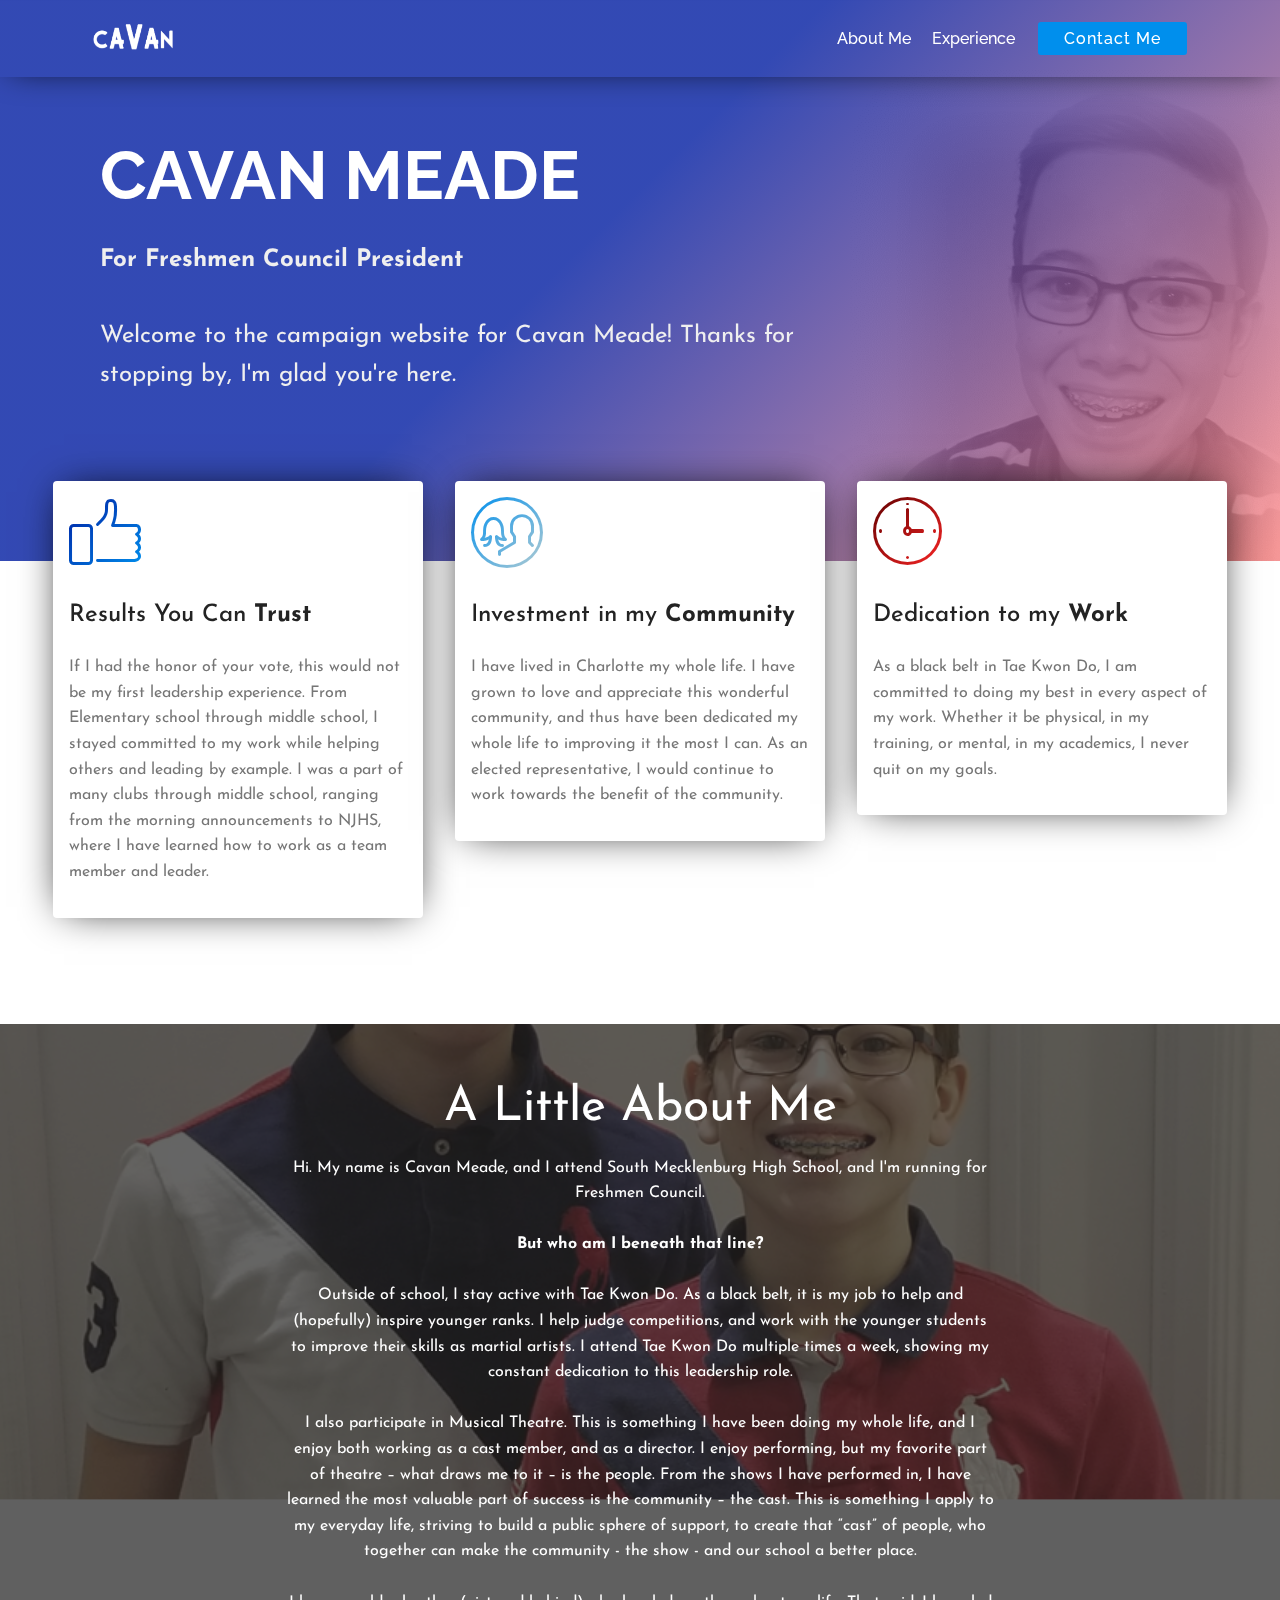
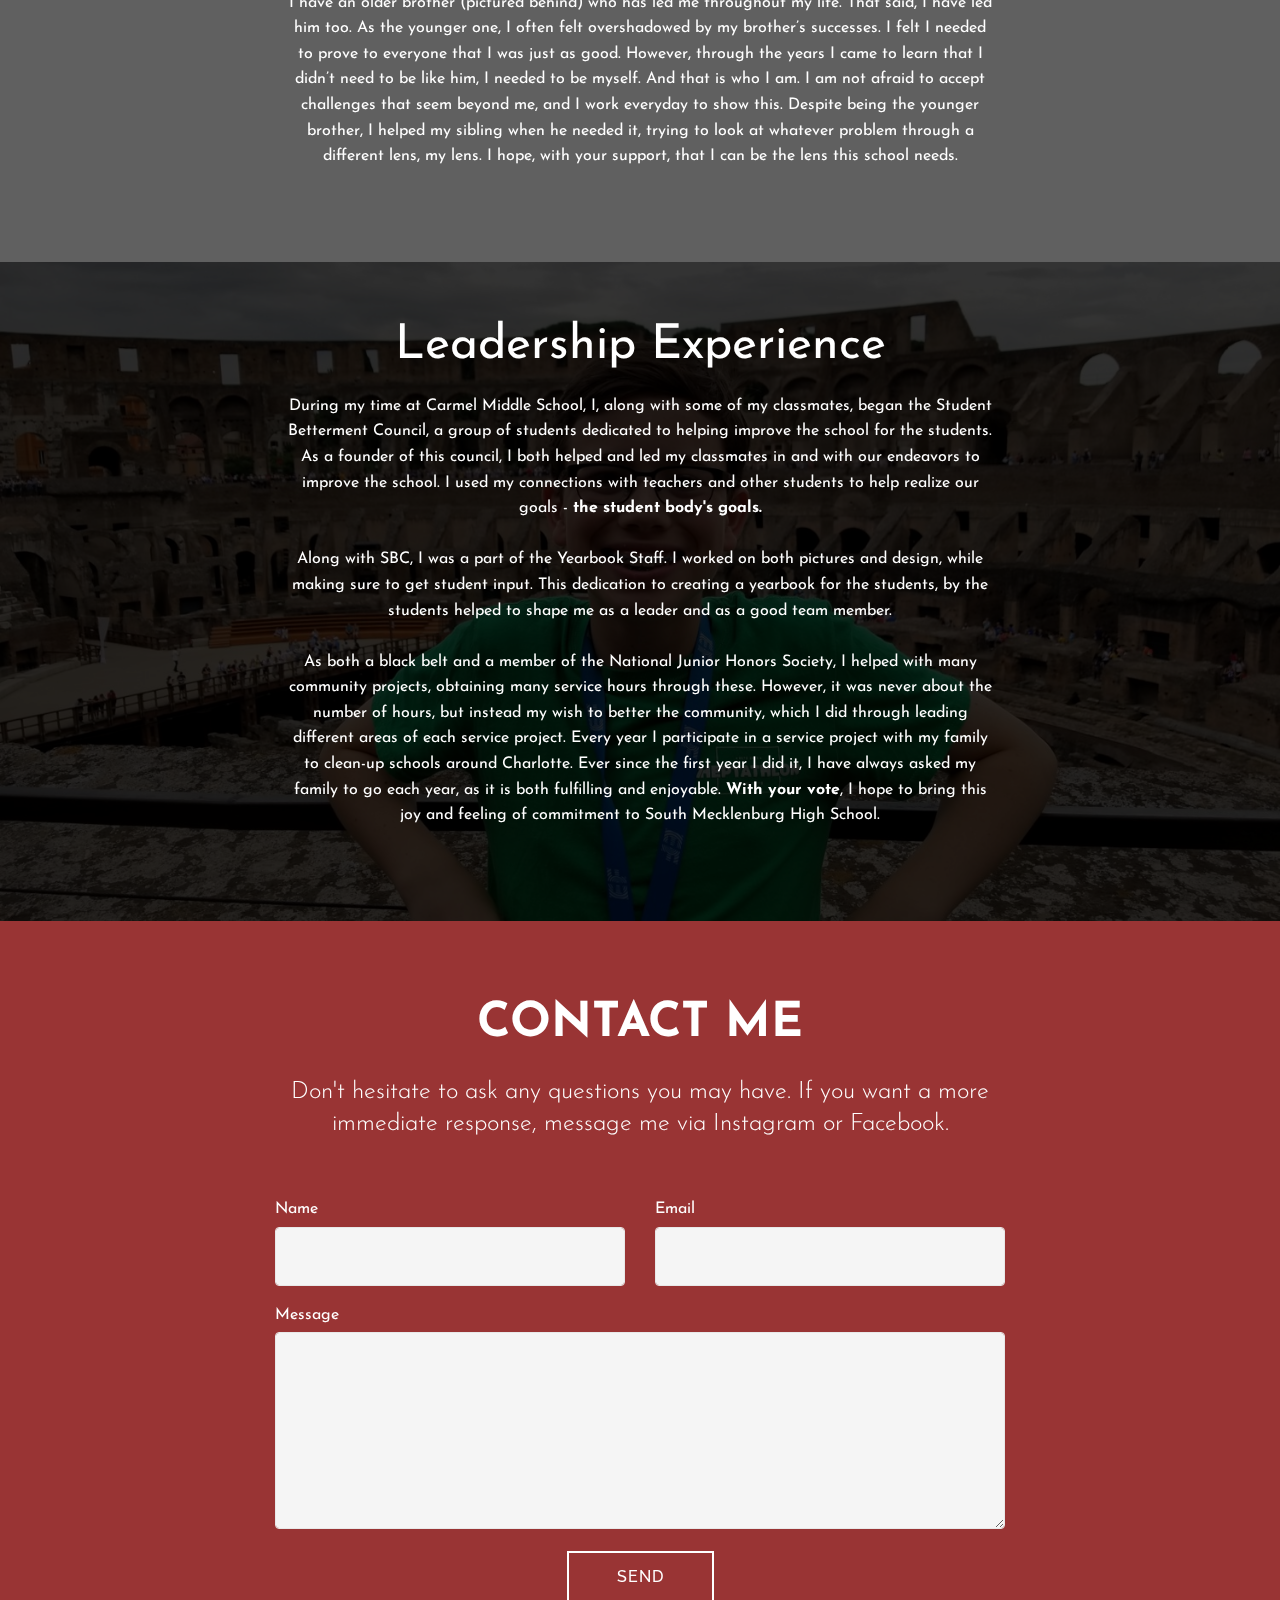
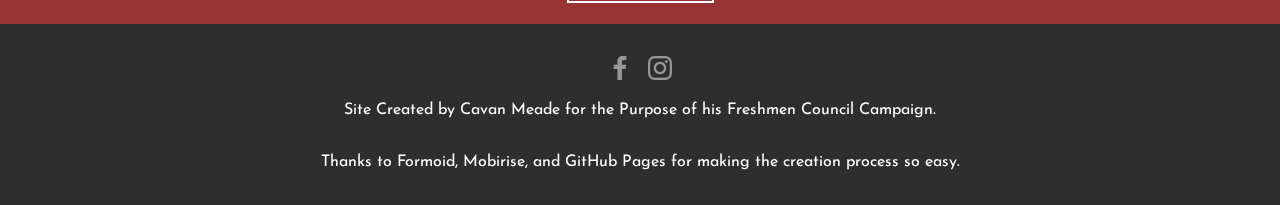
==== commit 7ab38ff2: "v1.4" ====
--- a/Home.html
+++ b/Home.html
@@ -108,7 +108,7 @@
                 <div class="card-box">
                     <h4 class="card-title py-3 custom-fonts-style display-5">
                       Investment in my <strong>Community</strong></h4>
-                    <p class="custom-text custom-fonts-style display-7">I was born and raised in Charlotte, North Carolina. I have grown to love and appreciate this wonderful community, and thus have been dedicated my whole life to improving it the most I can. As an elected representative, I would continue to work towards the benefit of the community.</p>
+                    <p class="custom-text custom-fonts-style display-7">I have lived in Charlotte my whole life. I have grown to love and appreciate this wonderful community, and thus have been dedicated my whole life to improving it the most I can. As an elected representative, I would continue to work towards the benefit of the community.</p>
                 </div>
             </div>
 
@@ -146,7 +146,7 @@
                 Outside of school, I stay active with Tae Kwon Do. As a black belt, it is my job to help and (hopefully) inspire younger ranks. I help judge competitions, and work with the younger students to improve their skills as martial artists. I attend Tae Kwon Do multiple times a week, showing my constant dedication to this leadership role.
                   <br>
                   <br>
-                 I also participate in Musical Theatre. This is something I have been doing my whole life, and I enjoy both working as a cast member, and as a director. I enjoy performing, but my favorite part of theatre – what draws me to it – is the people. From the shows I have performed in, I have learned the most valuable part of success is the community – the cast. This is something I apply to my everyday life, striving to build a public sphere of support, to create that “cast” of people, who together can make the show, the community and our school a better place.
+                 I also participate in Musical Theatre. This is something I have been doing my whole life, and I enjoy both working as a cast member, and as a director. I enjoy performing, but my favorite part of theatre – what draws me to it – is the people. From the shows I have performed in, I have learned the most valuable part of success is the community – the cast. This is something I apply to my everyday life, striving to build a public sphere of support, to create that “cast” of people, who together can make the community - the show - and our school a better place.
                   <br><br>
                   I have an older brother (pictured behind) who has led me throughout my life. That said, I have led him too. As the younger one, I often felt overshadowed by my brother’s successes. I felt I needed to prove to everyone that I was just as good. However, through the years I came to learn that I didn’t need to be like him, I needed to be myself. And that is who I am. I am not afraid to accept challenges that seem beyond me, and I work everyday to show this. Despite being the younger brother, I helped my sibling when he needed it, trying to look at whatever problem through a different lens, my lens. I hope, with your support, that I can be the lens this school needs.
                 </p>
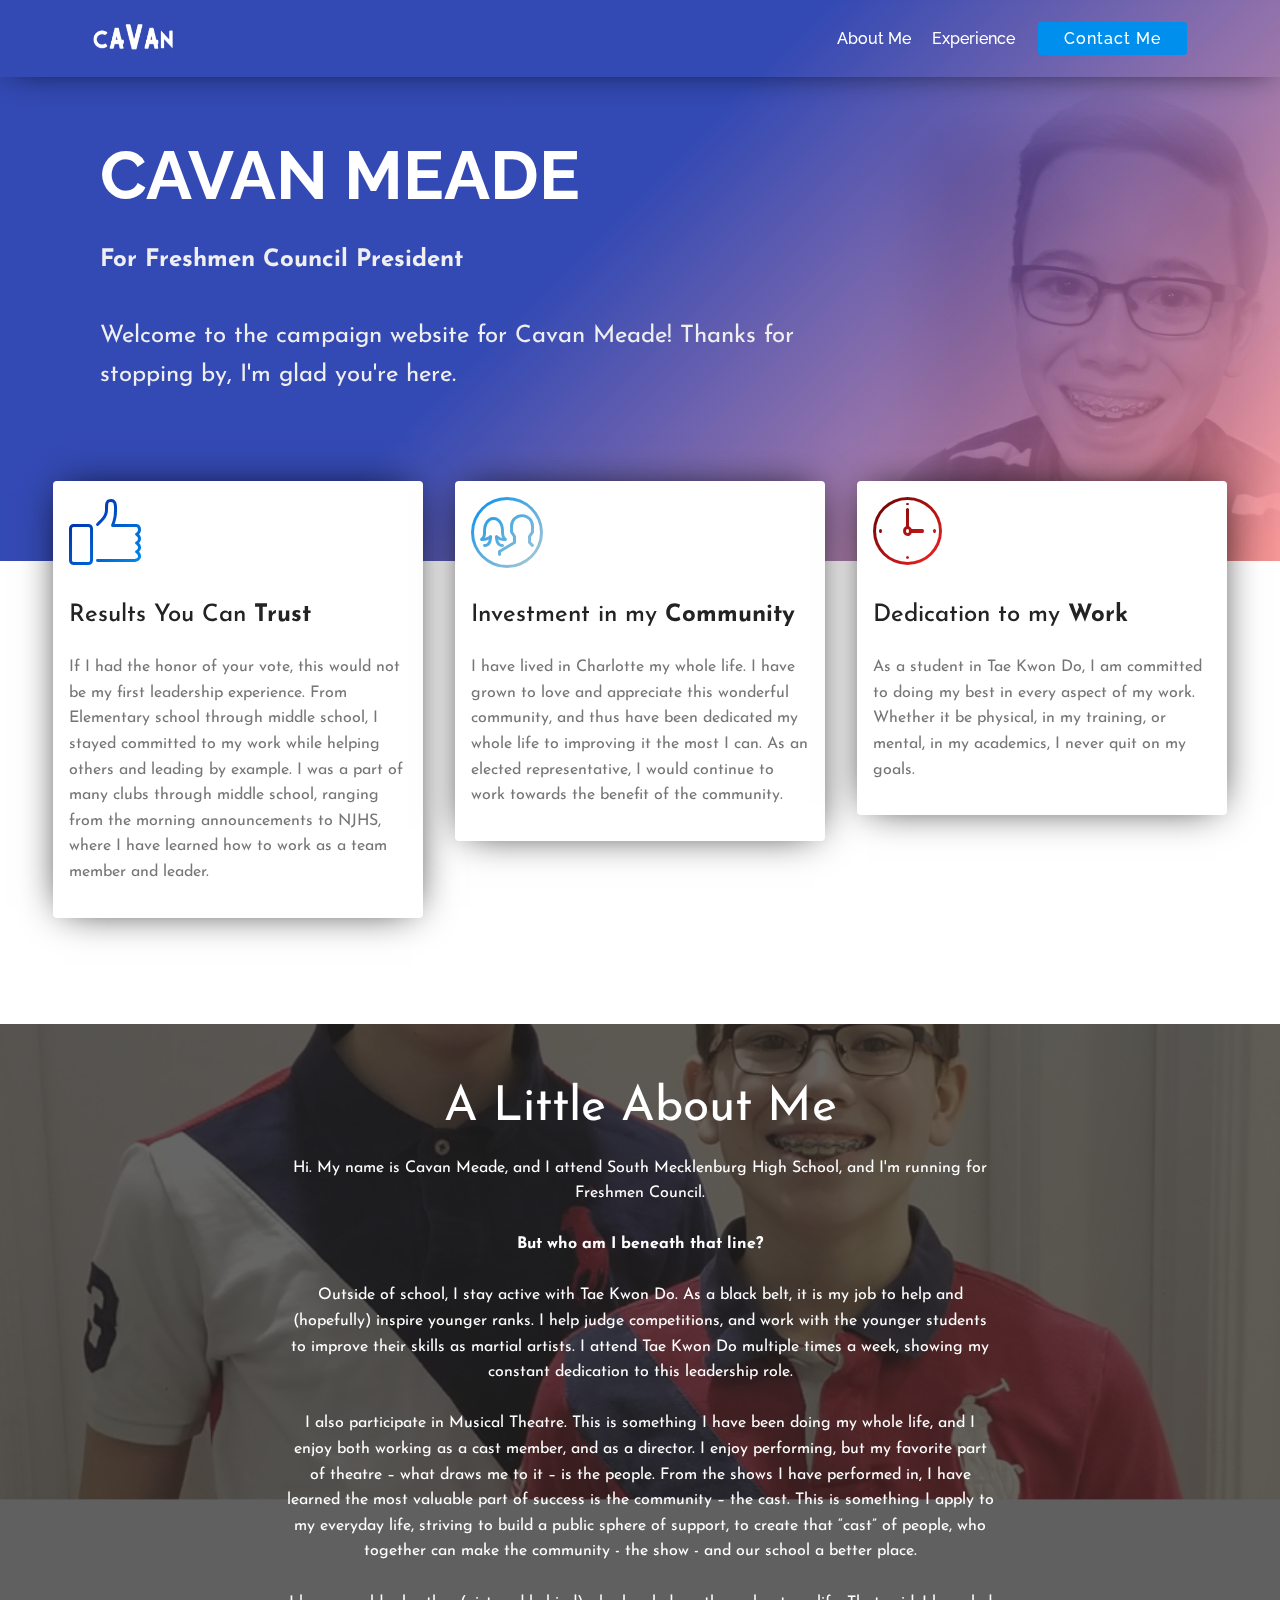
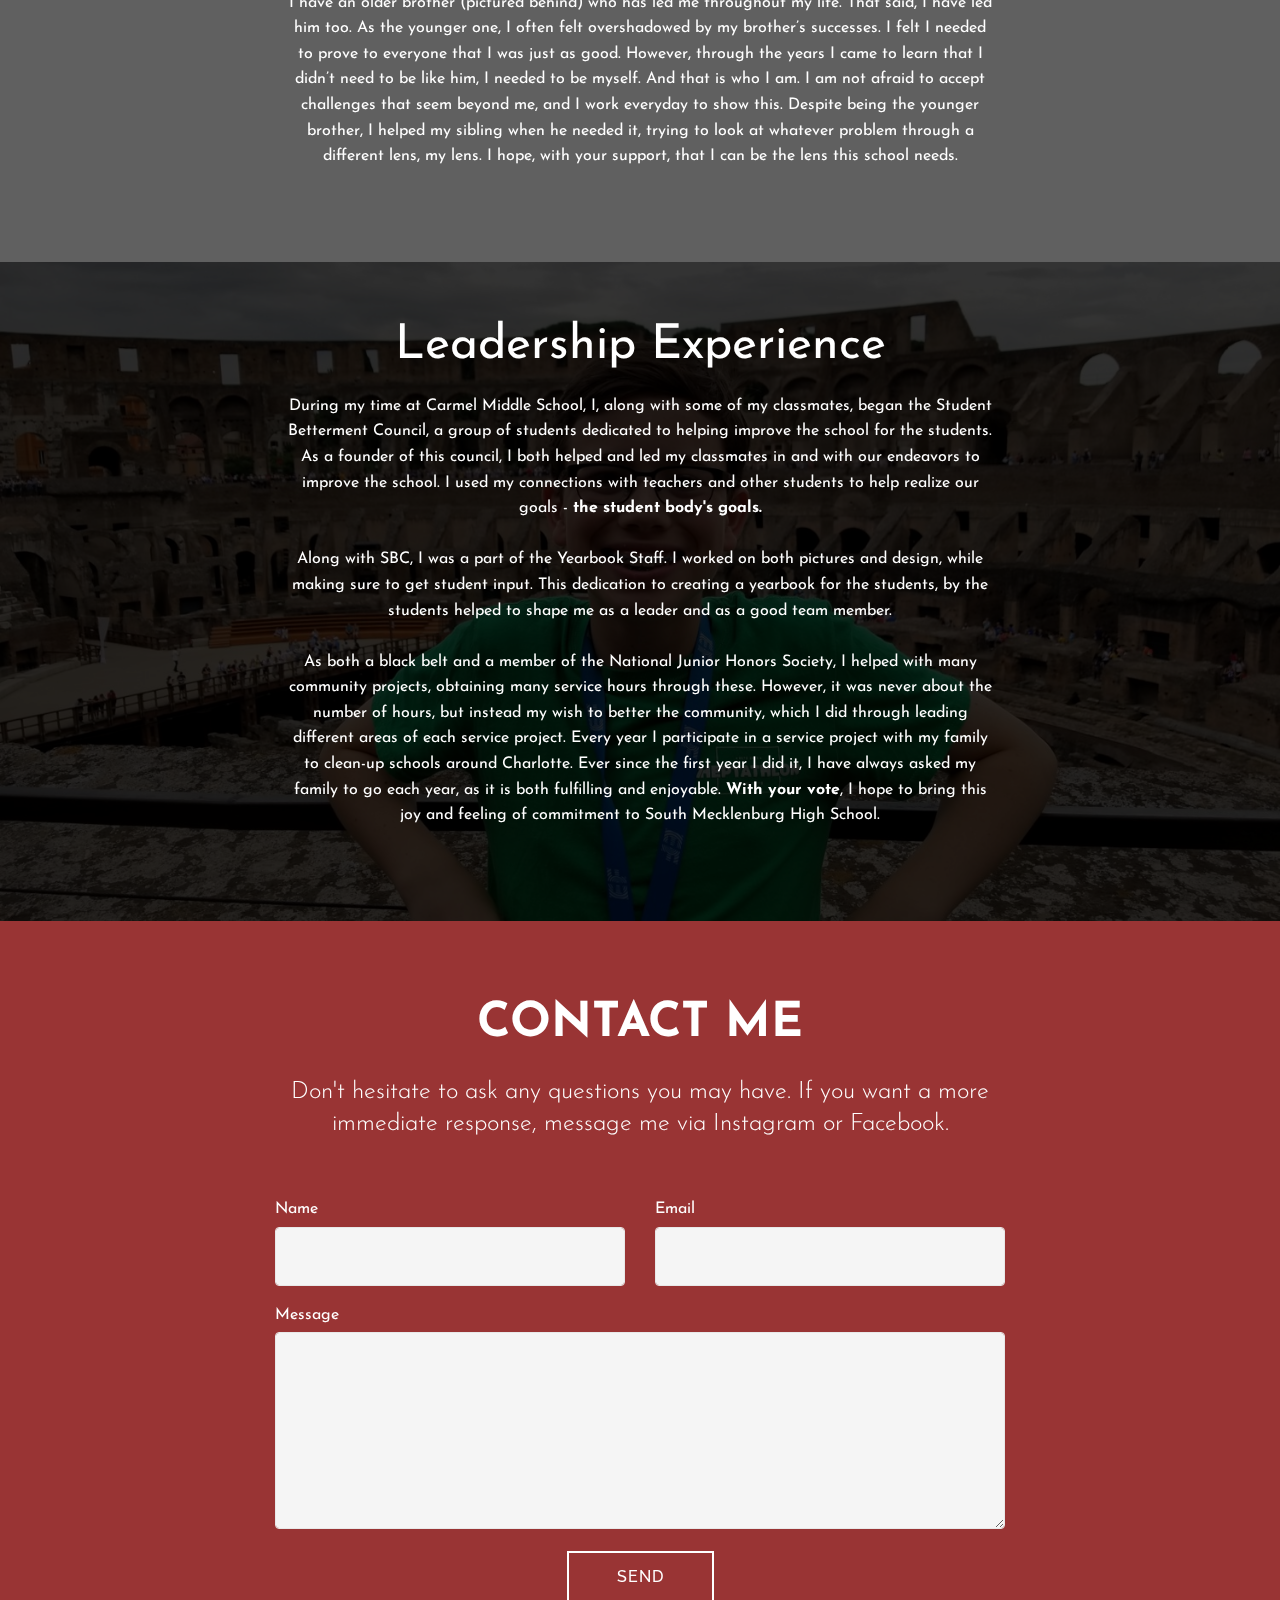
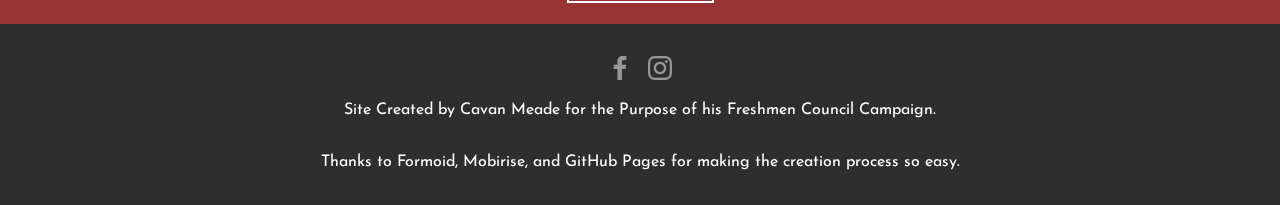
==== commit ac1ae1fe: "v1.5" ====
--- a/Home.html
+++ b/Home.html
@@ -118,7 +118,7 @@
                 </div>
                 <div class="card-box">
                     <h4 class="card-title py-3 custom-fonts-style display-5">Dedication to my <strong>Work</strong></h4>
-                    <p class="custom-text custom-fonts-style display-7">As a black belt in Tae Kwon Do, I am committed to doing my best in every aspect of my work. Whether it be physical, in my training, or mental, in my academics, I never quit on my goals.  </p>
+                    <p class="custom-text custom-fonts-style display-7">As a student in Tae Kwon Do, I am committed to doing my best in every aspect of my work. Whether it be physical, in my training, or mental, in my academics, I never quit on my goals.  </p>
                 </div>
             </div>
         </div>
